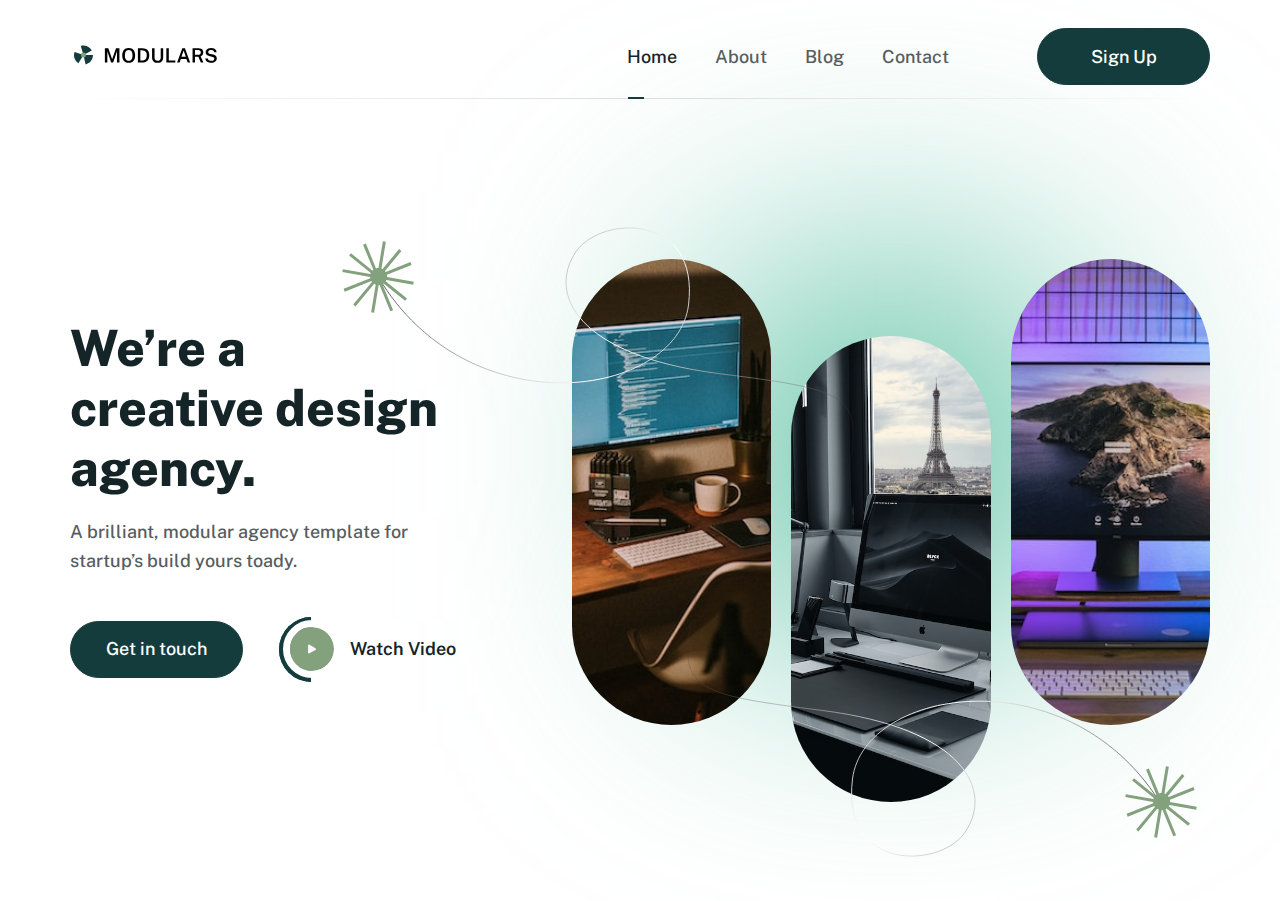
==== index.html @ 34d1be22 "fix header__position" ====
<!DOCTYPE html>
<html lang="en">
    <head>
        <meta charset="UTF-8" />
        <meta http-equiv="X-UA-Compatible" content="IE=edge" />
        <meta name="viewport" content="width=device-width, initial-scale=1.0" />
        <title>MODULARS</title>
        <!-- Favicon -->
        <link rel="apple-touch-icon" sizes="57x57" href="./assets/favicon/apple-icon-57x57.png" />
        <link rel="apple-touch-icon" sizes="60x60" href="./assets/favicon/apple-icon-60x60.png" />
        <link rel="apple-touch-icon" sizes="72x72" href="./assets/favicon/apple-icon-72x72.png" />
        <link rel="apple-touch-icon" sizes="76x76" href="./assets/favicon/apple-icon-76x76.png" />
        <link
            rel="apple-touch-icon"
            sizes="114x114"
            href="./assets/favicon/apple-icon-114x114.png"
        />
        <link
            rel="apple-touch-icon"
            sizes="120x120"
            href="./assets/favicon/apple-icon-120x120.png"
        />
        <link
            rel="apple-touch-icon"
            sizes="144x144"
            href="./assets/favicon/apple-icon-144x144.png"
        />
        <link
            rel="apple-touch-icon"
            sizes="152x152"
            href="./assets/favicon/apple-icon-152x152.png"
        />
        <link
            rel="apple-touch-icon"
            sizes="180x180"
            href="./assets/favicon/apple-icon-180x180.png"
        />
        <link
            rel="icon"
            type="image/png"
            sizes="192x192"
            href="./assets/favicon/android-icon-192x192.png"
        />
        <link rel="icon" type="image/png" sizes="32x32" href="./assets/favicon/favicon-32x32.png" />
        <link rel="icon" type="image/png" sizes="96x96" href="./assets/favicon/favicon-96x96.png" />
        <link rel="icon" type="image/png" sizes="16x16" href="./assets/favicon/favicon-16x16.png" />
        <link rel="manifest" href="./assets/favicon/manifest.json" />
        <meta name="msapplication-TileColor" content="#ffffff" />
        <meta name="msapplication-TileImage" content="./assets/favicon/ms-icon-144x144.png" />
        <meta name="theme-color" content="#ffffff" />
        <!-- Link Reset CSS -->
        <link rel="stylesheet" href="./assets/css/reset.css" />
        <!-- link Font -->
        <link rel="stylesheet" href="/assets/fonts/stylesheet.css" />
        <!-- link Styles -->
        <link rel="stylesheet" href="./assets/css/styles.css" />
    </head>
    <body>
        <!-- ===HEADER -->
        <header class="header">
            <div class="container">
                <div class="header-top">
                    <a href="#!" class="header-logo">
                        <img src="./assets/icon/logo.svg" alt="MODULARS" />
                    </a>
                    <nav class="nav">
                        <ul class="nav__list">
                            <li>
                                <a href="#!" class="nav__item-link nav__item-active">Home</a>
                            </li>
                            <li>
                                <a href="#!" class="nav__item-link">About</a>
                            </li>
                            <li>
                                <a href="#!" class="nav__item-link">Blog</a>
                            </li>
                            <li>
                                <a href="#!" class="nav__item-link">Contact</a>
                            </li>
                        </ul>
                    </nav>
                    <button class="btn">Sign Up</button>
                </div>
                <div class="header__hr"></div>
                <div class="header-bottom">
                    <div class="header__content">
                        <h1 class="header__heading">We’re a creative design agency.</h1>
                        <p class="header__desc">
                            A brilliant, modular agency template for startup’s build yours toady.
                        </p>
                        <div class="header__actions">
                            <a href="#1" class="btn">Get in touch</a>
                            <a href="#!" class="header__btn">
                                <span class="header__circle-box">
                                    <span class="header__circle">
                                        <img
                                            src="./assets/icon/play.svg"
                                            alt=""
                                            class="header__play"
                                        />
                                    </span>
                                </span>
                                Watch Video
                            </a>
                        </div>
                    </div>
                    <div class="header__bg-behind"></div>
                    <div class="header__medias">
                        <img
                            src="./assets/img/hero.jpg"
                            alt="We’re a creative design agency."
                            class="header__media-img"
                        />
                        <img
                            src="./assets/img/hero02.jpg"
                            alt="We’re a creative design agency."
                            class="header__media-img"
                        />
                        <img
                            src="./assets/img/hero03.jpg"
                            alt="We’re a creative design agency."
                            class="header__media-img"
                        />
                        <img src="./assets/icon/stars.svg" alt="" class="header__position" />
                        <img src="./assets/icon/day01.svg" alt="" class="header__position" />
                        <img src="./assets/icon/day01.svg" alt="" class="header__position" />
                        <img src="./assets/icon/stars.svg" alt="" class="header__position" />
                    </div>
                </div>
            </div>
        </header>
        <!-- =====MAIN -->
        <main>
            <!-- ===PARTNER -->
            <section class="partner">
                <div class="container">
                    <div class="partner-content"></div>
                </div>
            </section>
        </main>
    </body>
</html>
---- assets/fonts/stylesheet.css ----
/* Font Public Sans */
@font-face {
    font-family: "Public Sans";
    src: url("./Public_Sans/PublicSans-ExtraLight.woff2") format("woff2"),
        url("./Public_Sans/PublicSans-ExtraLight.woff") format("woff");
    font-weight: 200;
    font-style: normal;
    font-display: swap;
}

@font-face {
    font-family: "Public Sans";
    src: url("./Public_Sans/PublicSans-ExtraBoldItalic.woff2") format("woff2"),
        url("./Public_Sans/PublicSans-ExtraBoldItalic.woff") format("woff");
    font-weight: bold;
    font-style: italic;
    font-display: swap;
}

@font-face {
    font-family: "Public Sans";
    src: url("./Public_Sans/PublicSans-Italic.woff2") format("woff2"),
        url("./Public_Sans/PublicSans-Italic.woff") format("woff");
    font-weight: normal;
    font-style: italic;
    font-display: swap;
}

@font-face {
    font-family: "Public Sans";
    src: url("./Public_Sans/PublicSans-SemiBold.woff2") format("woff2"),
        url("./Public_Sans/PublicSans-SemiBold.woff") format("woff");
    font-weight: 600;
    font-style: normal;
    font-display: swap;
}

@font-face {
    font-family: "Public Sans";
    src: url("./Public_Sans/PublicSans-ExtraLightItalic.woff2") format("woff2"),
        url("./Public_Sans/PublicSans-ExtraLightItalic.woff") format("woff");
    font-weight: 200;
    font-style: italic;
    font-display: swap;
}

@font-face {
    font-family: "Public Sans";
    src: url("./Public_Sans/PublicSans-Bold.woff2") format("woff2"),
        url("./Public_Sans/PublicSans-Bold.woff") format("woff");
    font-weight: bold;
    font-style: normal;
    font-display: swap;
}

@font-face {
    font-family: "Public Sans";
    src: url("./Public_Sans/PublicSans-Regular.woff2") format("woff2"),
        url("./Public_Sans/PublicSans-Regular.woff") format("woff");
    font-weight: normal;
    font-style: normal;
    font-display: swap;
}

@font-face {
    font-family: "Public Sans";
    src: url("./Public_Sans/PublicSans-MediumItalic.woff2") format("woff2"),
        url("./Public_Sans/PublicSans-MediumItalic.woff") format("woff");
    font-weight: 500;
    font-style: italic;
    font-display: swap;
}

@font-face {
    font-family: "Public Sans";
    src: url("./Public_Sans/PublicSans-Light.woff2") format("woff2"),
        url("./Public_Sans/PublicSans-Light.woff") format("woff");
    font-weight: 300;
    font-style: normal;
    font-display: swap;
}

@font-face {
    font-family: "Public Sans";
    src: url("./Public_Sans/PublicSans-LightItalic.woff2") format("woff2"),
        url("./Public_Sans/PublicSans-LightItalic.woff") format("woff");
    font-weight: 300;
    font-style: italic;
    font-display: swap;
}

@font-face {
    font-family: "Public Sans";
    src: url("./Public_Sans/PublicSans-BoldItalic.woff2") format("woff2"),
        url("./Public_Sans/PublicSans-BoldItalic.woff") format("woff");
    font-weight: bold;
    font-style: italic;
    font-display: swap;
}

@font-face {
    font-family: "Public Sans";
    src: url("./Public_Sans/PublicSans-BlackItalic.woff2") format("woff2"),
        url("./Public_Sans/PublicSans-BlackItalic.woff") format("woff");
    font-weight: 900;
    font-style: italic;
    font-display: swap;
}

@font-face {
    font-family: "Public Sans";
    src: url("./Public_Sans/PublicSans-ExtraBold.woff2") format("woff2"),
        url("./Public_Sans/PublicSans-ExtraBold.woff") format("woff");
    font-weight: bold;
    font-style: normal;
    font-display: swap;
}

@font-face {
    font-family: "Public Sans";
    src: url("./Public_Sans/PublicSans-Medium.woff2") format("woff2"),
        url("./Public_Sans/PublicSans-Medium.woff") format("woff");
    font-weight: 500;
    font-style: normal;
    font-display: swap;
}

@font-face {
    font-family: "Public Sans";
    src: url("./Public_Sans/PublicSans-Black.woff2") format("woff2"),
        url("./Public_Sans/PublicSans-Black.woff") format("woff");
    font-weight: 900;
    font-style: normal;
    font-display: swap;
}

@font-face {
    font-family: "Public Sans";
    src: url("./Public_Sans/PublicSans-ThinItalic.woff2") format("woff2"),
        url("./Public_Sans/PublicSans-ThinItalic.woff") format("woff");
    font-weight: 100;
    font-style: italic;
    font-display: swap;
}

@font-face {
    font-family: "Public Sans";
    src: url("./Public_Sans/PublicSans-SemiBoldItalic.woff2") format("woff2"),
        url("./Public_Sans/PublicSans-SemiBoldItalic.woff") format("woff");
    font-weight: 600;
    font-style: italic;
    font-display: swap;
}

@font-face {
    font-family: "Public Sans";
    src: url("./Public_Sans/PublicSans-Thin.woff2") format("woff2"),
        url("./Public_Sans/PublicSans-Thin.woff") format("woff");
    font-weight: 100;
    font-style: normal;
    font-display: swap;
}

/* Font Poppins */
@font-face {
    font-family: "Poppins";
    src: url("./Poppins/Poppins-Bold.woff2") format("woff2"),
        url("./Poppins/Poppins-Bold.woff") format("woff");
    font-weight: bold;
    font-style: normal;
    font-display: swap;
}

@font-face {
    font-family: "Poppins";
    src: url("./Poppins/Poppins-Black.woff2") format("woff2"),
        url("Poppins-Black.woff") format("woff");
    font-weight: 900;
    font-style: normal;
    font-display: swap;
}

@font-face {
    font-family: "Poppins";
    src: url("./Poppins/Poppins-BlackItalic.woff2") format("woff2"),
        url("Poppins-BlackItalic.woff") format("woff");
    font-weight: 900;
    font-style: italic;
    font-display: swap;
}

@font-face {
    font-family: "Poppins";
    src: url("./Poppins/Poppins-BoldItalic.woff2") format("woff2"),
        url("Poppins-BoldItalic.woff") format("woff");
    font-weight: bold;
    font-style: italic;
    font-display: swap;
}

@font-face {
    font-family: "Poppins";
    src: url("./Poppins/Poppins-ExtraBold.woff2") format("woff2"),
        url("Poppins-ExtraBold.woff") format("woff");
    font-weight: bold;
    font-style: normal;
    font-display: swap;
}

@font-face {
    font-family: "Poppins";
    src: url("./Poppins/Poppins-Italic.woff2") format("woff2"),
        url("Poppins-Italic.woff") format("woff");
    font-weight: normal;
    font-style: italic;
    font-display: swap;
}

@font-face {
    font-family: "Poppins";
    src: url("./Poppins/Poppins-Medium.woff2") format("woff2"),
        url("Poppins-Medium.woff") format("woff");
    font-weight: 500;
    font-style: normal;
    font-display: swap;
}

@font-face {
    font-family: "Poppins";
    src: url("./Poppins/Poppins-ExtraLight.woff2") format("woff2"),
        url("Poppins-ExtraLight.woff") format("woff");
    font-weight: 200;
    font-style: normal;
    font-display: swap;
}

@font-face {
    font-family: "Poppins";
    src: url("./Poppins/Poppins-ExtraBoldItalic.woff2") format("woff2"),
        url("Poppins-ExtraBoldItalic.woff") format("woff");
    font-weight: bold;
    font-style: italic;
    font-display: swap;
}

@font-face {
    font-family: "Poppins";
    src: url("./Poppins/Poppins-ExtraLightItalic.woff2") format("woff2"),
        url("Poppins-ExtraLightItalic.woff") format("woff");
    font-weight: 200;
    font-style: italic;
    font-display: swap;
}

@font-face {
    font-family: "Poppins";
    src: url("./Poppins/Poppins-LightItalic.woff2") format("woff2"),
        url("Poppins-LightItalic.woff") format("woff");
    font-weight: 300;
    font-style: italic;
    font-display: swap;
}

@font-face {
    font-family: "Poppins";
    src: url("./Poppins/Poppins-Light.woff2") format("woff2"),
        url("Poppins-Light.woff") format("woff");
    font-weight: 300;
    font-style: normal;
    font-display: swap;
}

@font-face {
    font-family: "Poppins";
    src: url("./Poppins/Poppins-ThinItalic.woff2") format("woff2"),
        url("Poppins-ThinItalic.woff") format("woff");
    font-weight: 100;
    font-style: italic;
    font-display: swap;
}

@font-face {
    font-family: "Poppins";
    src: url("./Poppins/Poppins-MediumItalic.woff2") format("woff2"),
        url("Poppins-MediumItalic.woff") format("woff");
    font-weight: 500;
    font-style: italic;
    font-display: swap;
}

@font-face {
    font-family: "Poppins";
    src: url("./Poppins/Poppins-SemiBoldItalic.woff2") format("woff2"),
        url("Poppins-SemiBoldItalic.woff") format("woff");
    font-weight: 600;
    font-style: italic;
    font-display: swap;
}

@font-face {
    font-family: "Poppins";
    src: url("./Poppins/Poppins-SemiBold.woff2") format("woff2"),
        url("Poppins-SemiBold.woff") format("woff");
    font-weight: 600;
    font-style: normal;
    font-display: swap;
}

@font-face {
    font-family: "Poppins";
    src: url("./Poppins/Poppins-Thin.woff2") format("woff2"),
        url("Poppins-Thin.woff") format("woff");
    font-weight: 100;
    font-style: normal;
    font-display: swap;
}

@font-face {
    font-family: "Poppins";
    src: url("./Poppins/Poppins-Regular.woff2") format("woff2"),
        url("Poppins-Regular.woff") format("woff");
    font-weight: normal;
    font-style: normal;
    font-display: swap;
}
---- assets/css/styles.css ----
* {
    box-sizing: border-box;
}

html {
    font-size: 62.5%;
}

:root {
    --family-public-sans: "Public Sans", sans-serif;
    --family-poppins: "Poppins", sans-serif;
    --primary-color: #152427;
    --color-143C3C: #143c3c;
    --color-stars: #83a17d;
}

body {
    font-size: 1.6rem;
    font-weight: 400;
    font-family: var(--family-poppins);
}

a {
    text-decoration: none;
}

button {
    font-family: var(--family-public-sans);
}

.header {
    font-family: var(--family-public-sans);
}

main {
    font-family: var(--family-poppins);
}
/* common */
.container {
    width: 1140px;
    max-width: calc(100% - 48px);
    margin: 0 auto;
}

.flex-center {
    display: flex;
    align-items: center;
    justify-content: center;
}

.btn {
    cursor: pointer;
    width: 173px;
    height: 57px;
    background: var(--color-143C3C);
    outline: none;
    border: none;
    border: 1.5px solid var(--color-143C3C);
    border-radius: 40px;
    font-weight: 500;
    font-size: 1.8rem;
    /* line-height: 1.56; */
    text-align: center;
    color: #ffffff;
    transition: 0.3s;
}

a.btn {
    display: inline-flex;
    align-items: center;
    justify-content: center;
    transition: 0.3s;
}

.btn:hover {
    opacity: 0.7;
}
/* ===HEADER */
.header {
    height: 100vh;
    min-height: 100vh;
}

.header-top {
    display: flex;
    align-items: center;
    justify-content: space-between;
    padding: 28px 0 13px 0;
}

.nav {
    margin-left: auto;
    margin-right: 69px;
}

.nav__list {
    display: flex;
}

.nav__item-link {
    position: relative;
    padding: 18px 15px;
    margin: 0 4px;
    font-weight: 500;
    font-size: 1.8rem;
    color: #575d5e;
    transition: 0.3s;
}

.nav__item-link:hover {
    color: var(--primary-color);
}

.nav__item-active::after {
    content: " ";
    position: absolute;
    left: 16px;
    bottom: -14px;
    display: inline-block;
    background: var(--color-143C3C);
    width: 16px;
    height: 2px;
}

.nav__item-active {
    color: var(--primary-color);
}

.header__hr {
    height: 1px;
    background: linear-gradient(90deg, #ffffff 0%, #dddcdc 51.09%, rgba(213, 213, 213, 0) 99.68%);
}

.header-bottom {
    height: calc(100vh - 98px);
    position: relative;
    display: flex;
    align-items: center;
    justify-content: space-between;
}

.header__heading {
    width: 380px;
    font-weight: 700;
    font-size: 5rem;
    line-height: 1.2;
    color: var(--primary-color);
}

.header__desc {
    width: 340px;
    margin-top: 20px;
    font-weight: 500;
    font-size: 1.8rem;
    line-height: 1.56;
    color: #575d5e;
}

.header__actions {
    display: flex;
    align-items: center;
    margin-top: 42px;
}

.header__btn {
    display: flex;
    align-items: center;
    margin-left: 36px;
    font-weight: 600;
    font-size: 1.8rem;
    text-align: center;
    color: var(--primary-color);
}

.header__circle-box {
    position: relative;
    z-index: 2;
    margin-right: 6px;
    width: 65px;
    height: 65px;
    display: flex;
    align-items: center;
    justify-content: center;
    border-radius: 50%;
    background-image: linear-gradient(to right, var(--color-143C3C) 50%, #fff 50%);
}
.header__circle-box::after {
    position: absolute;
    z-index: -1;
    top: 0;
    left: 0;
    content: "";
    width: 65px;
    height: 65px;
    border-radius: 50%;
    background-image: linear-gradient(to right, var(--color-143C3C) 50%, transparent 50%);
    transition: 0.5s;
}

.header__btn:hover .header__circle-box::after {
    transform: rotate(-180deg);
}

.header__play {
    transition: 0.5s;
}

.header__btn:hover .header__play {
    transform: scale(2);
}
.header__circle {
    display: inline-flex;
    align-items: center;
    justify-content: center;
    width: 44px;
    height: 44px;
    border-radius: 50%;
    background: #83a17d;
    outline: 7px solid #fff;
}

.header__bg-behind {
    position: absolute;
    z-index: -1;
    top: 182px;
    right: 150px;
    width: 340px;
    height: 340px;
    background: #4dbb9a;
    filter: blur(137px);
}

.header__medias {
    position: relative;
    display: grid;
    grid-template-columns: repeat(3, 1fr);
    column-gap: 20px;
    padding-top: 60px;
    width: 56%;
}

.header__media-img {
    width: 100%;
    height: 466px;
    object-fit: cover;
    display: block;
    border-radius: 110px;
    background: #ccc;
}

.header__media-img:nth-child(2) {
    margin-top: 77px;
}

.header__position {
    position: absolute;
    z-index: 2;
}

.header__position:nth-of-type(4) {
    top: 42px;
    left: -230px;
}
.header__position:nth-of-type(5) {
    top: 28px;
    left: -195px;
    z-index: 1;
}
.header__position:nth-of-type(6) {
    transform: rotate(180deg);
    bottom: -55px;
    right: 46px;
}
.header__position:nth-of-type(7) {
    right: 13px;
    bottom: 0;
    transform: translateY(50%);
}
/* ===PARTNER */
.partner {
}
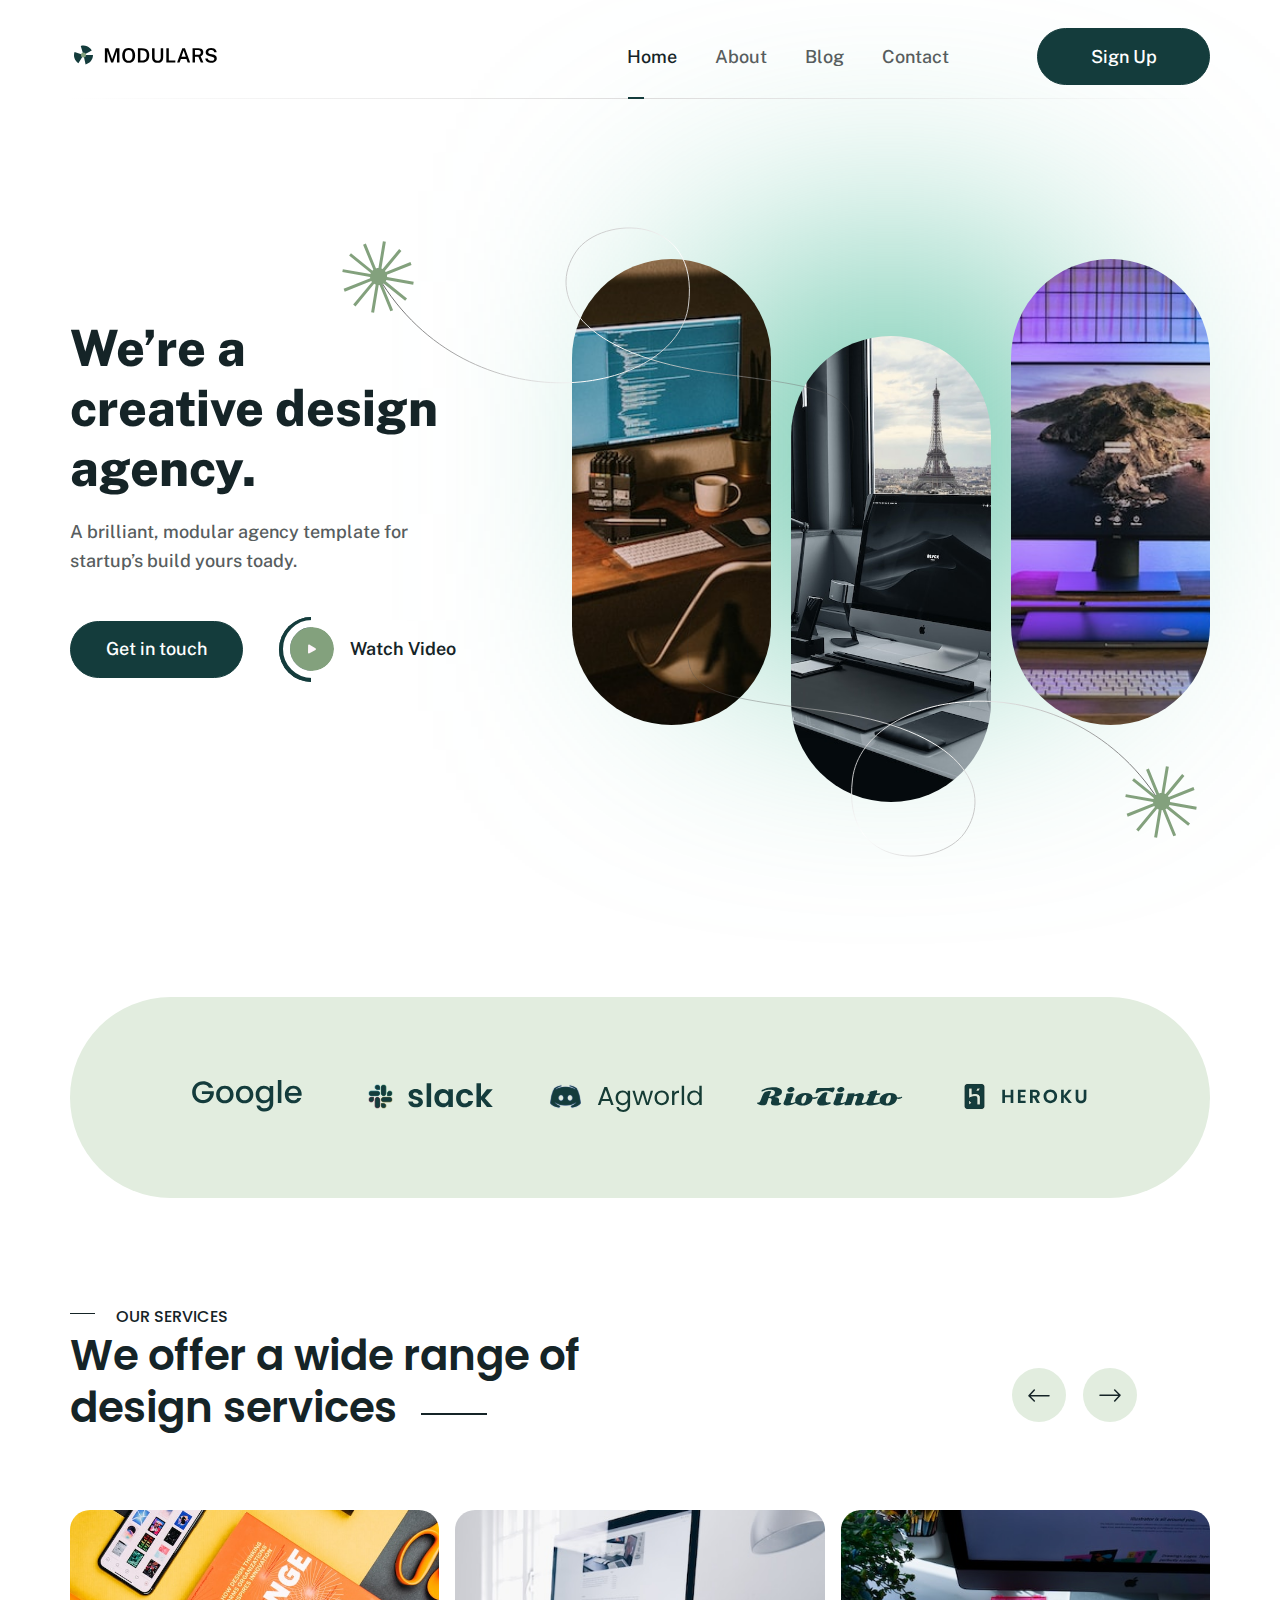
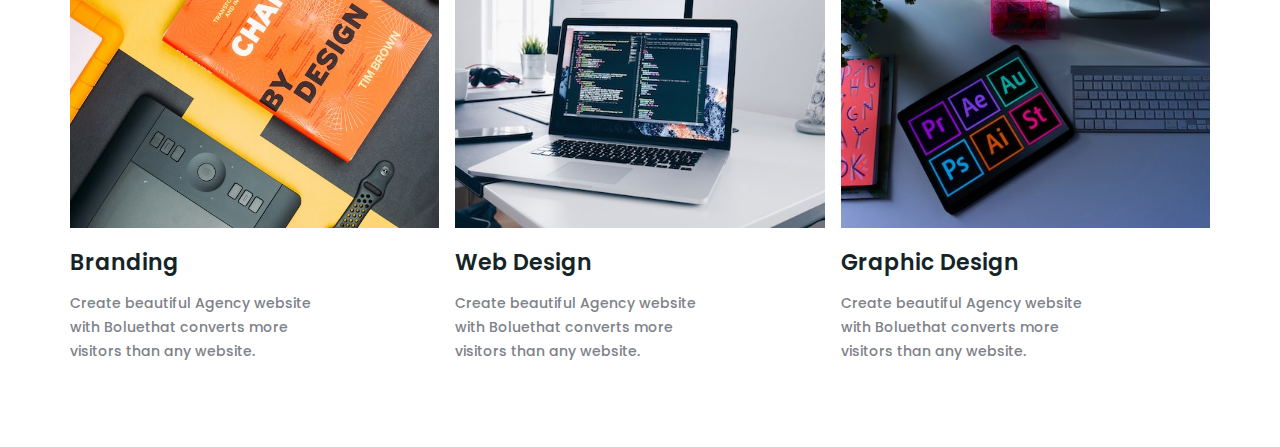
==== commit 7d81ad7a: "services" ====
--- a/index.html
+++ b/index.html
@@ -55,6 +55,7 @@
         <!-- link Styles -->
         <link rel="stylesheet" href="./assets/css/styles.css" />
     </head>
+
     <body>
         <!-- ===HEADER -->
         <header class="header">
@@ -134,7 +135,157 @@
             <!-- ===PARTNER -->
             <section class="partner">
                 <div class="container">
-                    <div class="partner-content"></div>
+                    <div class="partner-content">
+                        <ul class="partner__list">
+                            <li>
+                                <img
+                                    src="./assets/icon/Google.svg"
+                                    alt="Google"
+                                    class="partner__img"
+                                />
+                            </li>
+                            <li>
+                                <img
+                                    src="./assets/icon/slack.svg"
+                                    alt="Slack"
+                                    class="partner__img"
+                                />
+                            </li>
+                            <li class="partner__img-box">
+                                <img
+                                    src="./assets/icon/agworld.svg"
+                                    alt="Agworld"
+                                    class="partner__img"
+                                />
+                                <img
+                                    src="./assets/icon/Agworld-text.svg"
+                                    alt="Agworld"
+                                    class="partner__img"
+                                />
+                            </li>
+                            <li>
+                                <img
+                                    src="./assets/icon/RioTinto.svg"
+                                    alt="Riotinto"
+                                    class="partner__img"
+                                />
+                            </li>
+                            <li>
+                                <img
+                                    src="./assets/icon/heroku.svg"
+                                    alt="Hekuro"
+                                    class="partner__img"
+                                />
+                            </li>
+                        </ul>
+                    </div>
+                </div>
+            </section>
+
+            <!-- ===SERVICES -->
+            <section class="services">
+                <div class="container">
+                    <div class="services-head">
+                        <div class="services-content">
+                            <p class="services__topic">OUR SERVICES</p>
+                            <h2 class="services__heading">
+                                We offer a wide range of design services
+                            </h2>
+                        </div>
+                        <div class="services-actions">
+                            <button class="services-action__btn">
+                                <svg
+                                    width="22"
+                                    height="13"
+                                    viewBox="0 0 22 13"
+                                    fill="none"
+                                    xmlns="http://www.w3.org/2000/svg"
+                                >
+                                    <path
+                                        d="M21 6.82353H0.999999M0.999999 6.82353L6.29412 1M0.999999 6.82353L6.29412 12"
+                                        stroke="currentColor"
+                                        stroke-width="1.5"
+                                        stroke-linecap="round"
+                                        stroke-linejoin="round"
+                                    />
+                                </svg>
+                            </button>
+                            <button class="services-action__btn">
+                                <svg
+                                    class="service-action__btn-deg"
+                                    width="22"
+                                    height="13"
+                                    viewBox="0 0 22 13"
+                                    fill="none"
+                                    xmlns="http://www.w3.org/2000/svg"
+                                >
+                                    <path
+                                        d="M21 6.82353H0.999999M0.999999 6.82353L6.29412 1M0.999999 6.82353L6.29412 12"
+                                        stroke="currentColor"
+                                        stroke-width="1.5"
+                                        stroke-linecap="round"
+                                        stroke-linejoin="round"
+                                    />
+                                </svg>
+                            </button>
+                        </div>
+                    </div>
+                    <div class="services__list">
+                        <article class="services__item">
+                            <a href="#!">
+                                <img
+                                    src="./assets/img/service01.jpg"
+                                    alt="Branding"
+                                    class="services__thumb"
+                                />
+                            </a>
+                            <div class="services-infor">
+                                <h3 class="services__title">
+                                    <a href="#!" class="services__title-link">Branding</a>
+                                </h3>
+                                <p class="services__desc">
+                                    Create beautiful Agency website with Boluethat converts more
+                                    visitors than any website.
+                                </p>
+                            </div>
+                        </article>
+                        <article class="services__item">
+                            <a href="#!">
+                                <img
+                                    src="./assets/img/service02.jpg"
+                                    alt="Web Design"
+                                    class="services__thumb"
+                                />
+                            </a>
+                            <div class="services-infor">
+                                <h3 class="services__title">
+                                    <a href="#!" class="services__title-link">Web Design</a>
+                                </h3>
+                                <p class="services__desc">
+                                    Create beautiful Agency website with Boluethat converts more
+                                    visitors than any website.
+                                </p>
+                            </div>
+                        </article>
+                        <article class="services__item">
+                            <a href="#!">
+                                <img
+                                    src="./assets/img/service03.jpg"
+                                    alt="Graphic Design"
+                                    class="services__thumb"
+                                />
+                            </a>
+                            <div class="services-infor">
+                                <h3 class="services__title">
+                                    <a href="#!" class="services__title-link">Graphic Design</a>
+                                </h3>
+                                <p class="services__desc">
+                                    Create beautiful Agency website with Boluethat converts more
+                                    visitors than any website.
+                                </p>
+                            </div>
+                        </article>
+                    </div>
                 </div>
             </section>
         </main>
--- a/assets/css/styles.css
+++ b/assets/css/styles.css
@@ -25,6 +25,8 @@
 }
 
 button {
+    cursor: pointer;
+    border: none;
     font-family: var(--family-public-sans);
 }
 
@@ -79,6 +81,7 @@
 .header {
     height: 100vh;
     min-height: 100vh;
+    margin-bottom: 55px;
 }
 
 .header-top {
@@ -278,4 +281,153 @@
 }
 /* ===PARTNER */
 .partner {
-}
+    padding-top: 42px;
+}
+
+.partner-content {
+    background: #e2eddf;
+    border-radius: 100.5px;
+    padding: 0 122px;
+}
+
+.partner__list {
+    display: flex;
+    align-items: center;
+    justify-content: space-between;
+    height: 201px;
+}
+
+.partner__img-box > .partner__img:first-child {
+    margin-right: 11px;
+}
+
+/* ===SERVICES */
+.services {
+    margin-top: 46px;
+    padding: 60px 0;
+}
+
+.services-head {
+    display: flex;
+    justify-content: space-between;
+}
+
+/* =============common */
+.services__topic {
+    position: relative;
+    margin-left: 46px;
+    font-weight: 500;
+    font-size: 1.6rem;
+    line-height: 1.62;
+    color: var(--primary-color);
+}
+
+.services__topic::before {
+    content: " ";
+    display: inline-block;
+    position: absolute;
+    top: 9px;
+    left: -46px;
+    width: 25px;
+    height: 1px;
+    background: var(--primary-color);
+}
+
+.services__heading {
+    position: relative;
+    width: 520px;
+    font-weight: 600;
+    font-size: 4.2rem;
+    line-height: 1.24;
+    color: var(--primary-color);
+}
+
+.services__heading::after {
+    content: "";
+    position: absolute;
+    right: 103px;
+    bottom: 19px;
+    width: 66px;
+    height: 2px;
+    background: var(--primary-color);
+}
+/* =============common */
+
+.services-actions {
+    margin-right: 73px;
+    display: flex;
+    column-gap: 17px;
+    align-items: flex-end;
+    padding-bottom: 12px;
+}
+
+.services-action__btn {
+    display: flex;
+    align-items: center;
+    justify-content: center;
+    width: 54px;
+    height: 54px;
+    border-radius: 50%;
+    background: #e2eddf;
+    color: var(--primary-color);
+    transition: 0.5s;
+}
+
+.service-action__btn-deg {
+    transform: rotate(-180deg);
+}
+
+.services-action__btn:hover {
+    color: #fff;
+    background: var(--color-143C3C);
+}
+
+.services__list {
+    display: grid;
+    grid-template-columns: repeat(3, 1fr);
+    column-gap: 16px;
+    margin-top: 76px;
+}
+
+.services__item {
+    border-radius: 20px;
+    transition: 0.5s;
+    overflow: hidden;
+}
+
+.services__thumb {
+    height: 318px;
+    width: 100%;
+    display: block;
+    object-fit: cover;
+}
+
+.services-infor {
+    padding: 24px 100px 23px 0;
+    transition: 0.5s;
+}
+
+.services__title {
+    font-weight: 600;
+    font-size: 2.2rem;
+}
+
+.services__title-link {
+    color: var(--primary-color);
+}
+.services__desc {
+    margin-top: 18px;
+    font-weight: 500;
+    font-size: 1.4rem;
+    line-height: 1.71;
+    color: #7d8188;
+}
+
+.services__item:hover {
+    box-shadow: -6px 9px 64px -4px rgba(118, 118, 118, 0.25);
+}
+
+.services__item:hover .services-infor {
+    padding-left: 18px;
+    padding-right: 60px;
+}
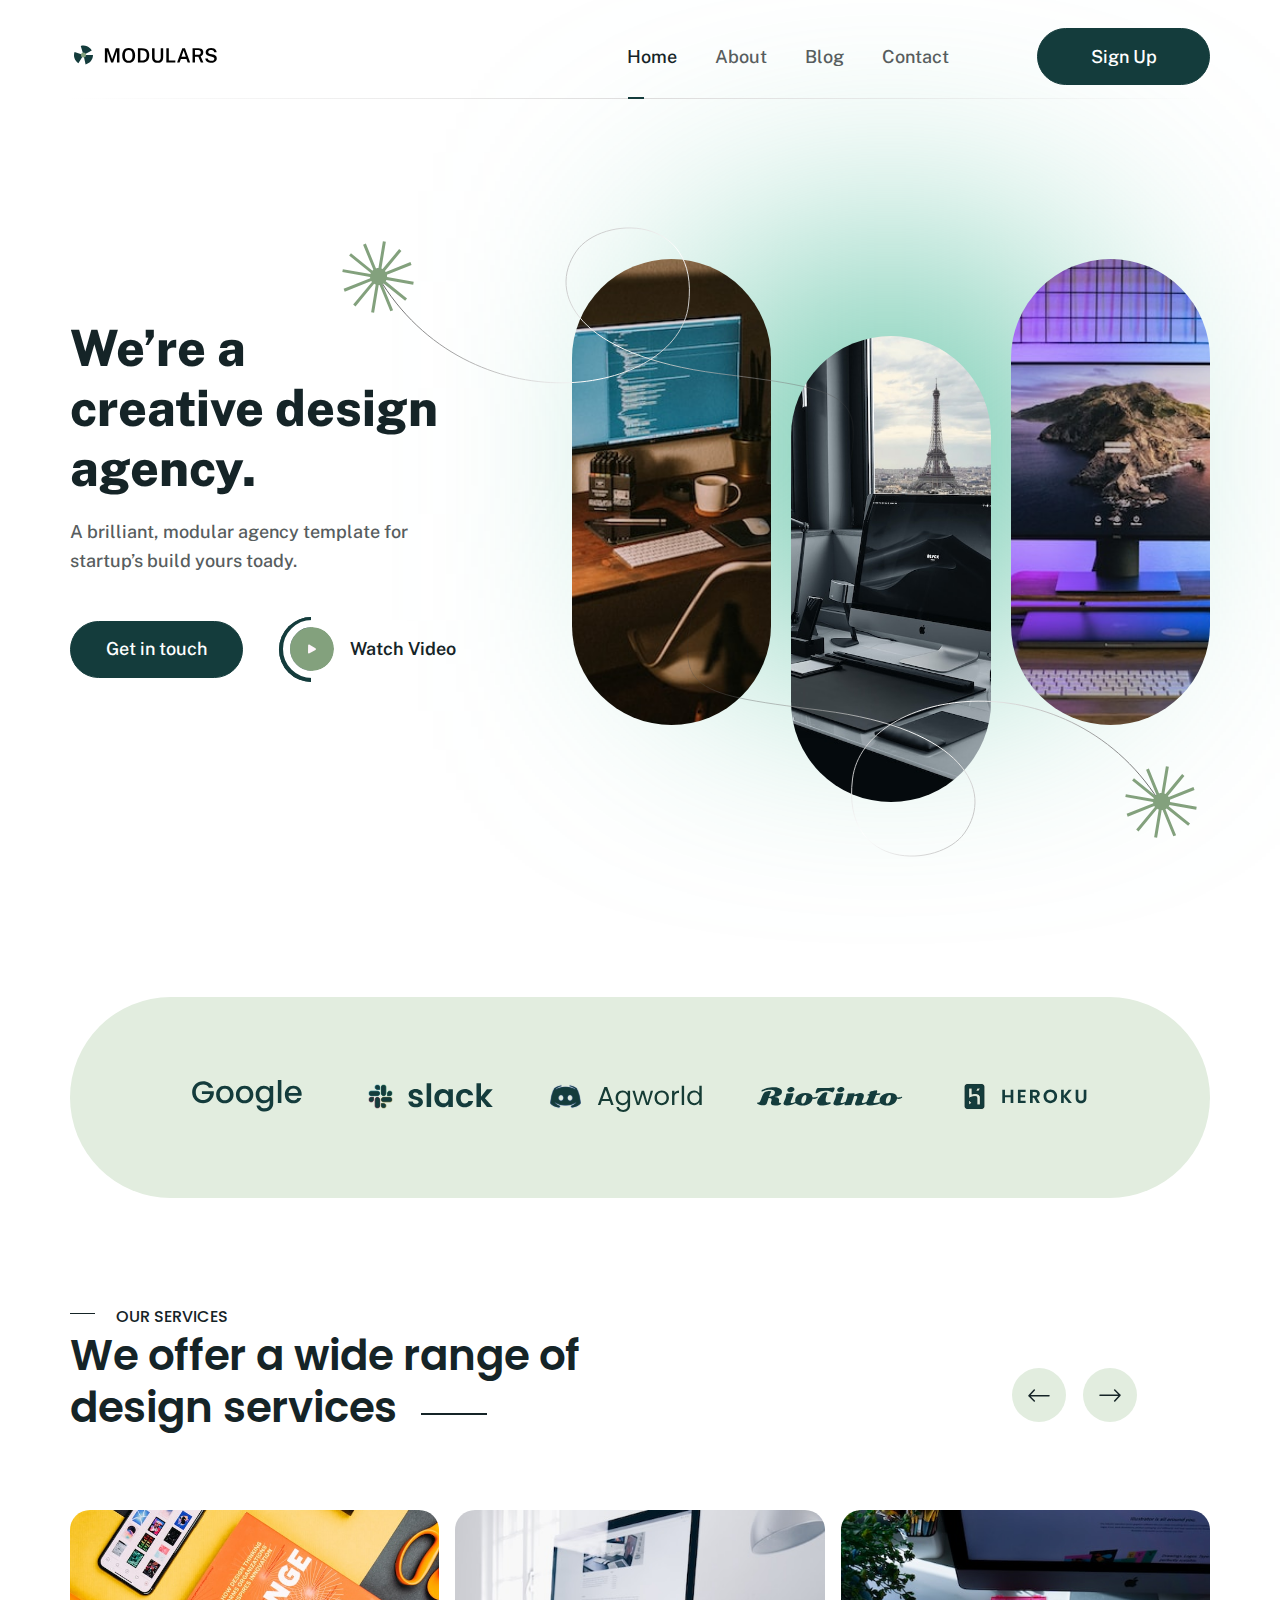
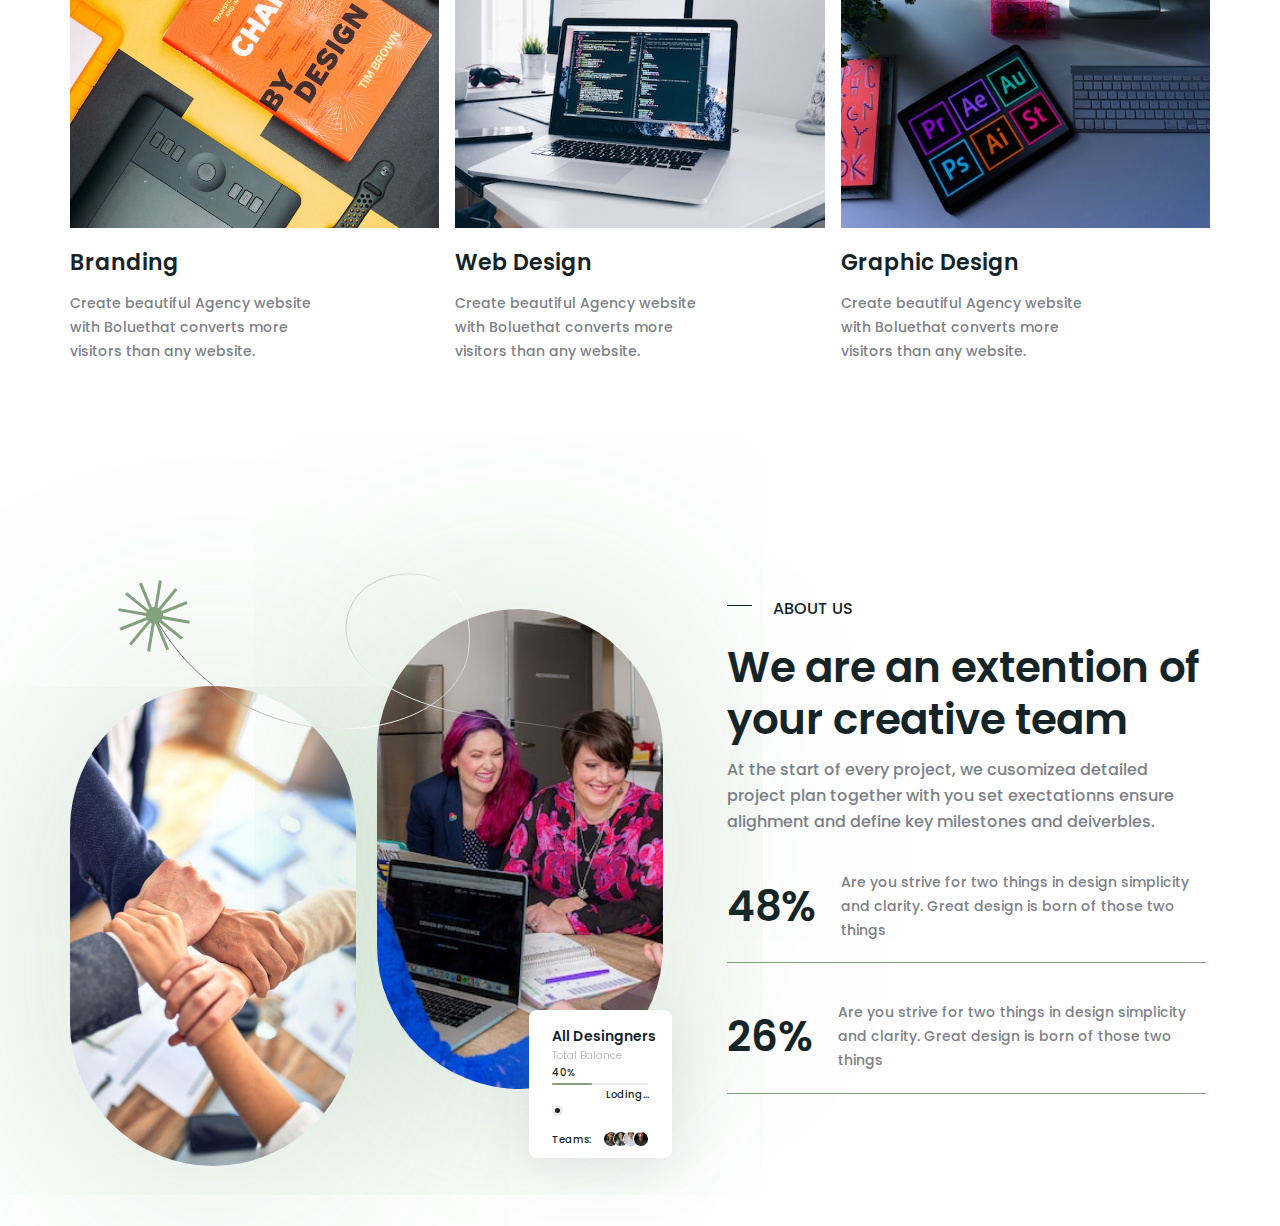
==== commit dba74b11: "about us" ====
--- a/index.html
+++ b/index.html
@@ -187,8 +187,8 @@
                 <div class="container">
                     <div class="services-head">
                         <div class="services-content">
-                            <p class="services__topic">OUR SERVICES</p>
-                            <h2 class="services__heading">
+                            <p class="section__topic">OUR SERVICES</p>
+                            <h2 class="section__heading">
                                 We offer a wide range of design services
                             </h2>
                         </div>
@@ -288,6 +288,87 @@
                     </div>
                 </div>
             </section>
+            <!-- ===ABOUT -->
+            <section class="about">
+                <div class="container">
+                    <div class="about-body">
+                        <figure class="about-images">
+                            <img
+                                class="about-imgaes__img"
+                                src="./assets/img/about01.jpg"
+                                alt="We are an extention of your creative team"
+                            />
+                            <img
+                                class="about-imgaes__img"
+                                src="./assets/img/about02.jpg"
+                                alt="We are an extention of your creative team"
+                            />
+                            <img src="./assets/icon/stars.svg" alt="" class="about-position" />
+                            <img src="./assets/icon/day01.svg" alt="" class="about-position" />
+                            <div class="about-card">
+                                <h4 class="about-card__title">All Desingners</h4>
+                                <p class="about-card__desc">Total Balance</p>
+                                <span class="about-card__loading">40%</span>
+                                <div class="about-card__loading-deplay"></div>
+                                <p class="about-card__status">Loding...</p>
+                                <span class="about-card__active"></span>
+                                <div class="about-card__teams">
+                                    <p class="about-card__teams-name">Teams:</p>
+                                    <div class="about-card__avatars">
+                                        <img
+                                            src="./assets/img/avatar01.jpg"
+                                            alt=""
+                                            class="about-card__avatar"
+                                        />
+                                        <img
+                                            src="./assets/img/avatar02.jpg"
+                                            alt=""
+                                            class="about-card__avatar"
+                                        />
+                                        <img
+                                            src="./assets/img/avatar03.jpg"
+                                            alt=""
+                                            class="about-card__avatar"
+                                        />
+                                        <img
+                                            src="./assets/img/avatar04.jpg"
+                                            alt=""
+                                            class="about-card__avatar"
+                                        />
+                                    </div>
+                                </div>
+                            </div>
+                        </figure>
+                        <div class="about-content">
+                            <p class="section__topic">ABOUT US</p>
+                            <h2 class="section__heading about-content__heading">
+                                We are an extention of your creative team
+                            </h2>
+                            <p class="about__desc">
+                                At the start of every project, we cusomizea detailed project plan
+                                together with you set exectationns ensure alighment and define key
+                                milestones and deiverbles.
+                            </p>
+                            <ul class="about__list">
+                                <li class="about__item">
+                                    <strong class="about__item-strong">48%</strong>
+                                    <p class="about__item-desc">
+                                        Are you strive for two things in design simplicity and
+                                        clarity. Great design is born of those two things
+                                    </p>
+                                </li>
+                                <li class="about__item">
+                                    <strong class="about__item-strong">26%</strong>
+                                    <p class="about__item-desc">
+                                        Are you strive for two things in design simplicity and
+                                        clarity. Great design is born of those two things
+                                    </p>
+                                </li>
+                            </ul>
+                        </div>
+                    </div>
+                </div>
+            </section>
         </main>
     </body>
 </html>
--- a/assets/css/styles.css
+++ b/assets/css/styles.css
@@ -77,6 +77,45 @@
 .btn:hover {
     opacity: 0.7;
 }
+
+.section__topic {
+    position: relative;
+    margin-left: 46px;
+    font-weight: 500;
+    font-size: 1.6rem;
+    line-height: 1.62;
+    color: var(--primary-color);
+}
+
+.section__topic::before {
+    content: " ";
+    display: inline-block;
+    position: absolute;
+    top: 9px;
+    left: -46px;
+    width: 25px;
+    height: 1px;
+    background: var(--primary-color);
+}
+
+.section__heading {
+    position: relative;
+    width: 520px;
+    font-weight: 600;
+    font-size: 4.2rem;
+    line-height: 1.24;
+    color: var(--primary-color);
+}
+
+.section__heading::after {
+    content: "";
+    position: absolute;
+    right: 103px;
+    bottom: 19px;
+    width: 66px;
+    height: 2px;
+    background: var(--primary-color);
+}
 /* ===HEADER */
 .header {
     height: 100vh;
@@ -312,47 +351,6 @@
     justify-content: space-between;
 }
 
-/* =============common */
-.services__topic {
-    position: relative;
-    margin-left: 46px;
-    font-weight: 500;
-    font-size: 1.6rem;
-    line-height: 1.62;
-    color: var(--primary-color);
-}
-
-.services__topic::before {
-    content: " ";
-    display: inline-block;
-    position: absolute;
-    top: 9px;
-    left: -46px;
-    width: 25px;
-    height: 1px;
-    background: var(--primary-color);
-}
-
-.services__heading {
-    position: relative;
-    width: 520px;
-    font-weight: 600;
-    font-size: 4.2rem;
-    line-height: 1.24;
-    color: var(--primary-color);
-}
-
-.services__heading::after {
-    content: "";
-    position: absolute;
-    right: 103px;
-    bottom: 19px;
-    width: 66px;
-    height: 2px;
-    background: var(--primary-color);
-}
-/* =============common */
-
 .services-actions {
     margin-right: 73px;
     display: flex;
@@ -431,3 +429,183 @@
     padding-left: 18px;
     padding-right: 60px;
 }
+
+/* ===ABOUT */
+.about {
+    margin-top: 89px;
+    padding: 60px 0;
+}
+
+.about-body {
+    display: flex;
+}
+
+.about-images {
+    position: relative;
+    display: grid;
+    grid-template-columns: repeat(2, 1fr);
+    column-gap: 21px;
+}
+
+.about-imgaes__img {
+    display: block;
+    margin-top: 90px;
+    width: 286px;
+    height: 480px;
+    object-fit: cover;
+    border-radius: 210px;
+    box-shadow: 0px 4px 234px 11px rgba(59, 137, 71, 0.25);
+}
+
+.about-imgaes__img:nth-of-type(2) {
+    margin-top: 13px;
+}
+
+.about-position {
+    position: absolute;
+}
+
+.about-position:nth-of-type(3) {
+    left: 48px;
+    top: -16px;
+}
+
+.about-position:nth-of-type(4) {
+    left: 87px;
+    top: -23px;
+}
+
+.about-card {
+    position: absolute;
+    bottom: 8px;
+    right: -9px;
+    width: 143px;
+    background: #fff;
+    box-shadow: 0px 7px 54px rgba(154, 154, 154, 0.25);
+    border-radius: 8px;
+    padding: 19px 23px 11px;
+}
+.about-card__title {
+    font-weight: 600;
+    font-size: 1.4rem;
+    color: var(--primary-color);
+    white-space: nowrap;
+}
+.about-card__desc {
+    margin-top: 6px;
+    font-size: 1rem;
+    line-height: 1.4;
+    color: #575d5e;
+    opacity: 0.4;
+}
+.about-card__loading,
+.about-card__teams-name,
+.about-card__status {
+    margin-top: 10px;
+    font-weight: 500;
+    font-size: 1rem;
+    line-height: 1.4;
+    color: var(--primary-color);
+}
+.about-card__loading-deplay {
+    position: relative;
+    margin-top: 3px;
+    width: 96px;
+    height: 2px;
+    background: #eaeaea;
+    border-radius: 10px;
+}
+.about-card__loading-deplay::before {
+    content: "";
+    position: absolute;
+    display: inline-block;
+    width: 40px;
+    height: 2px;
+    background: #83a17d;
+    border-radius: 10px;
+}
+.about-card__status {
+    text-align: end;
+    margin-top: 3px;
+}
+.about-card__active {
+    display: inline-block;
+    margin-top: 3px;
+    width: 11px;
+    height: 11px;
+    background: var(--primary-color);
+    border-radius: 50%;
+    border: 3px solid #eaeaea;
+}
+.about-card__teams {
+    margin-top: 4px;
+    display: flex;
+    align-items: flex-end;
+    justify-content: space-between;
+}
+ {
+}
+.about-card__avatars {
+    display: flex;
+}
+.about-card__avatar {
+    width: 16px;
+    height: 16px;
+    display: inline-block;
+    border-radius: 50%;
+    object-fit: cover;
+    border: 1px solid #fff;
+}
+
+.about-card__avatar:not(:first-child) {
+    margin-left: -6px;
+}
+
+.about-content {
+    margin-left: 64px;
+    width: 42%;
+}
+
+.about-content__heading {
+    margin-top: 20px;
+}
+
+.about-content__heading::after {
+    display: none;
+}
+
+.about__desc {
+    margin-top: 11px;
+    font-weight: 500;
+    font-size: 1.6rem;
+    line-height: 1.62;
+    color: #7d8188;
+    white-space: break-space;
+}
+
+.about__list {
+    margin-top: 36px;
+}
+
+.about__item {
+    display: flex;
+    align-items: center;
+    padding-bottom: 20px;
+    border-bottom: 1px solid #83a17d;
+    margin-bottom: 38px;
+}
+
+.about__item-strong {
+    font-weight: 600;
+    font-size: 4.2rem;
+    line-height: 1.24;
+    color: var(--primary-color);
+}
+
+.about__item-desc {
+    margin-left: 24px;
+    font-weight: 500;
+    font-size: 1.4rem;
+    line-height: 1.71;
+    color: #7d8188;
+}
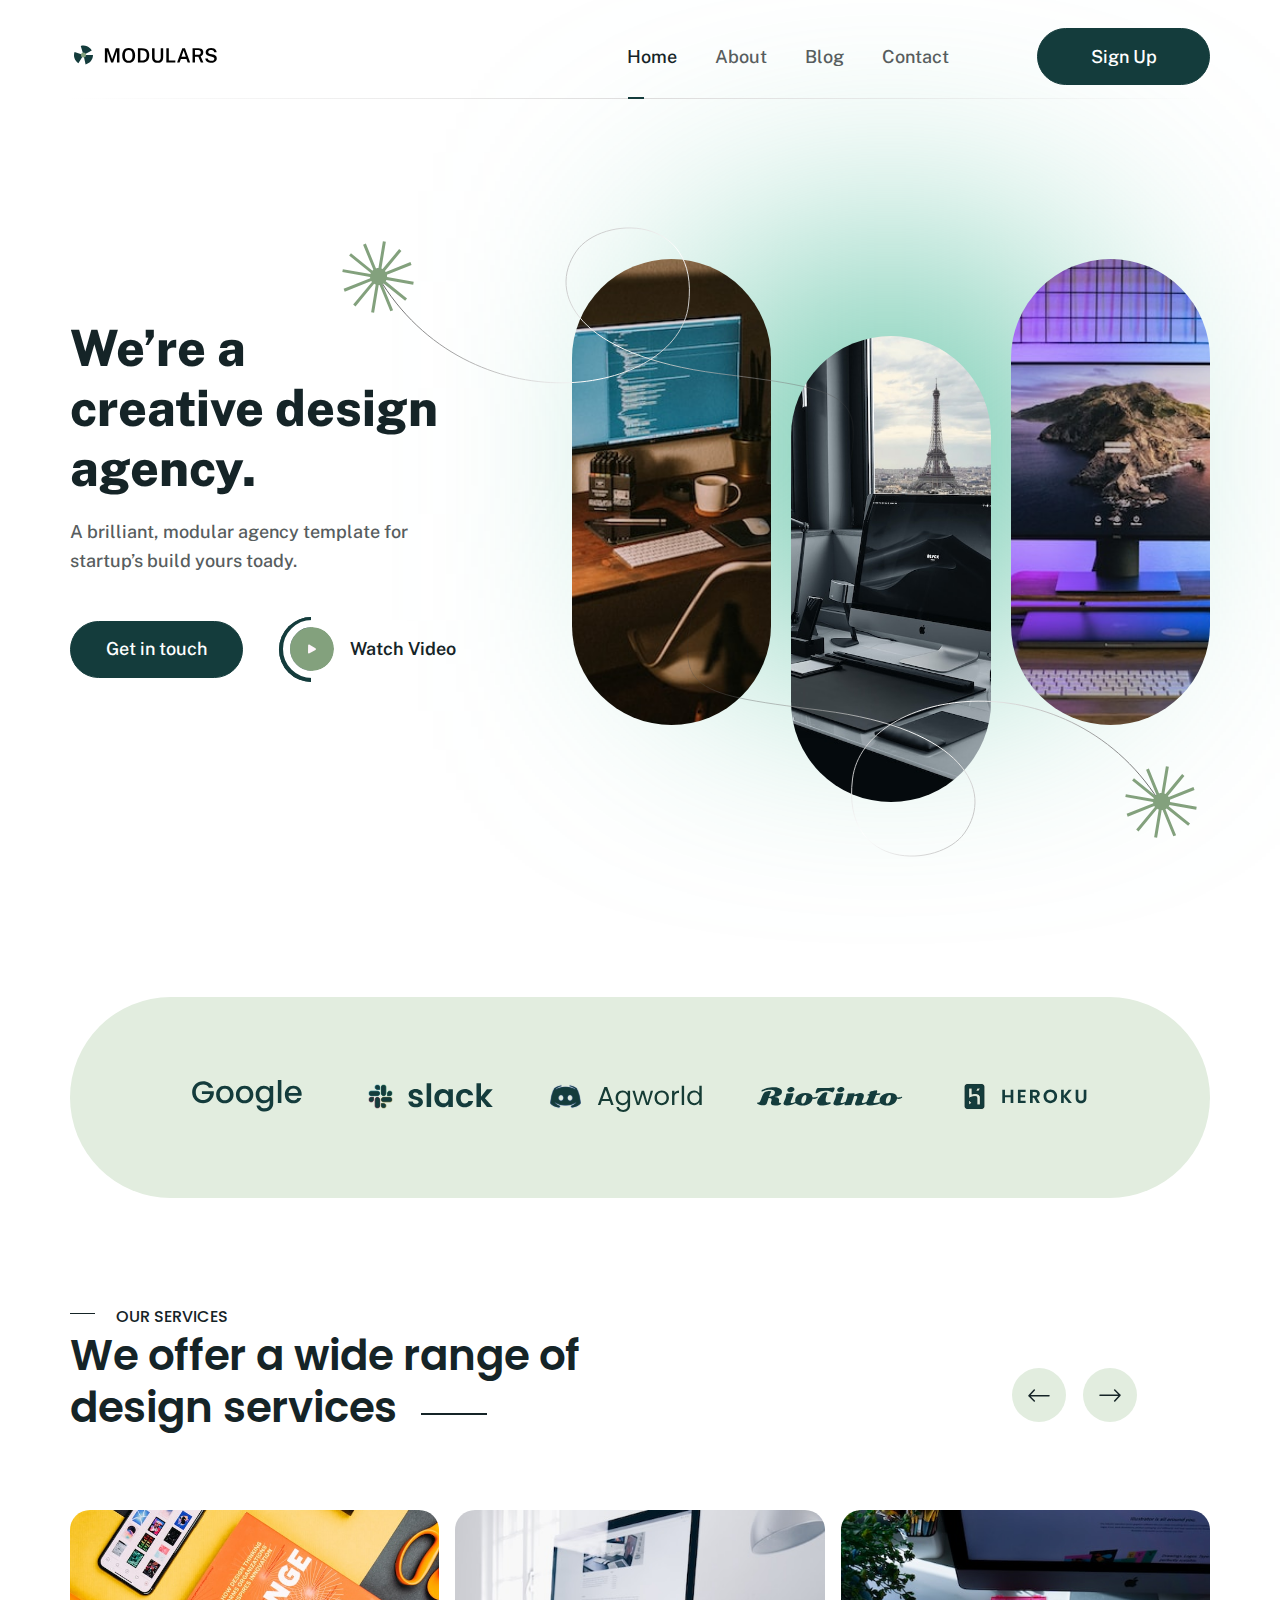
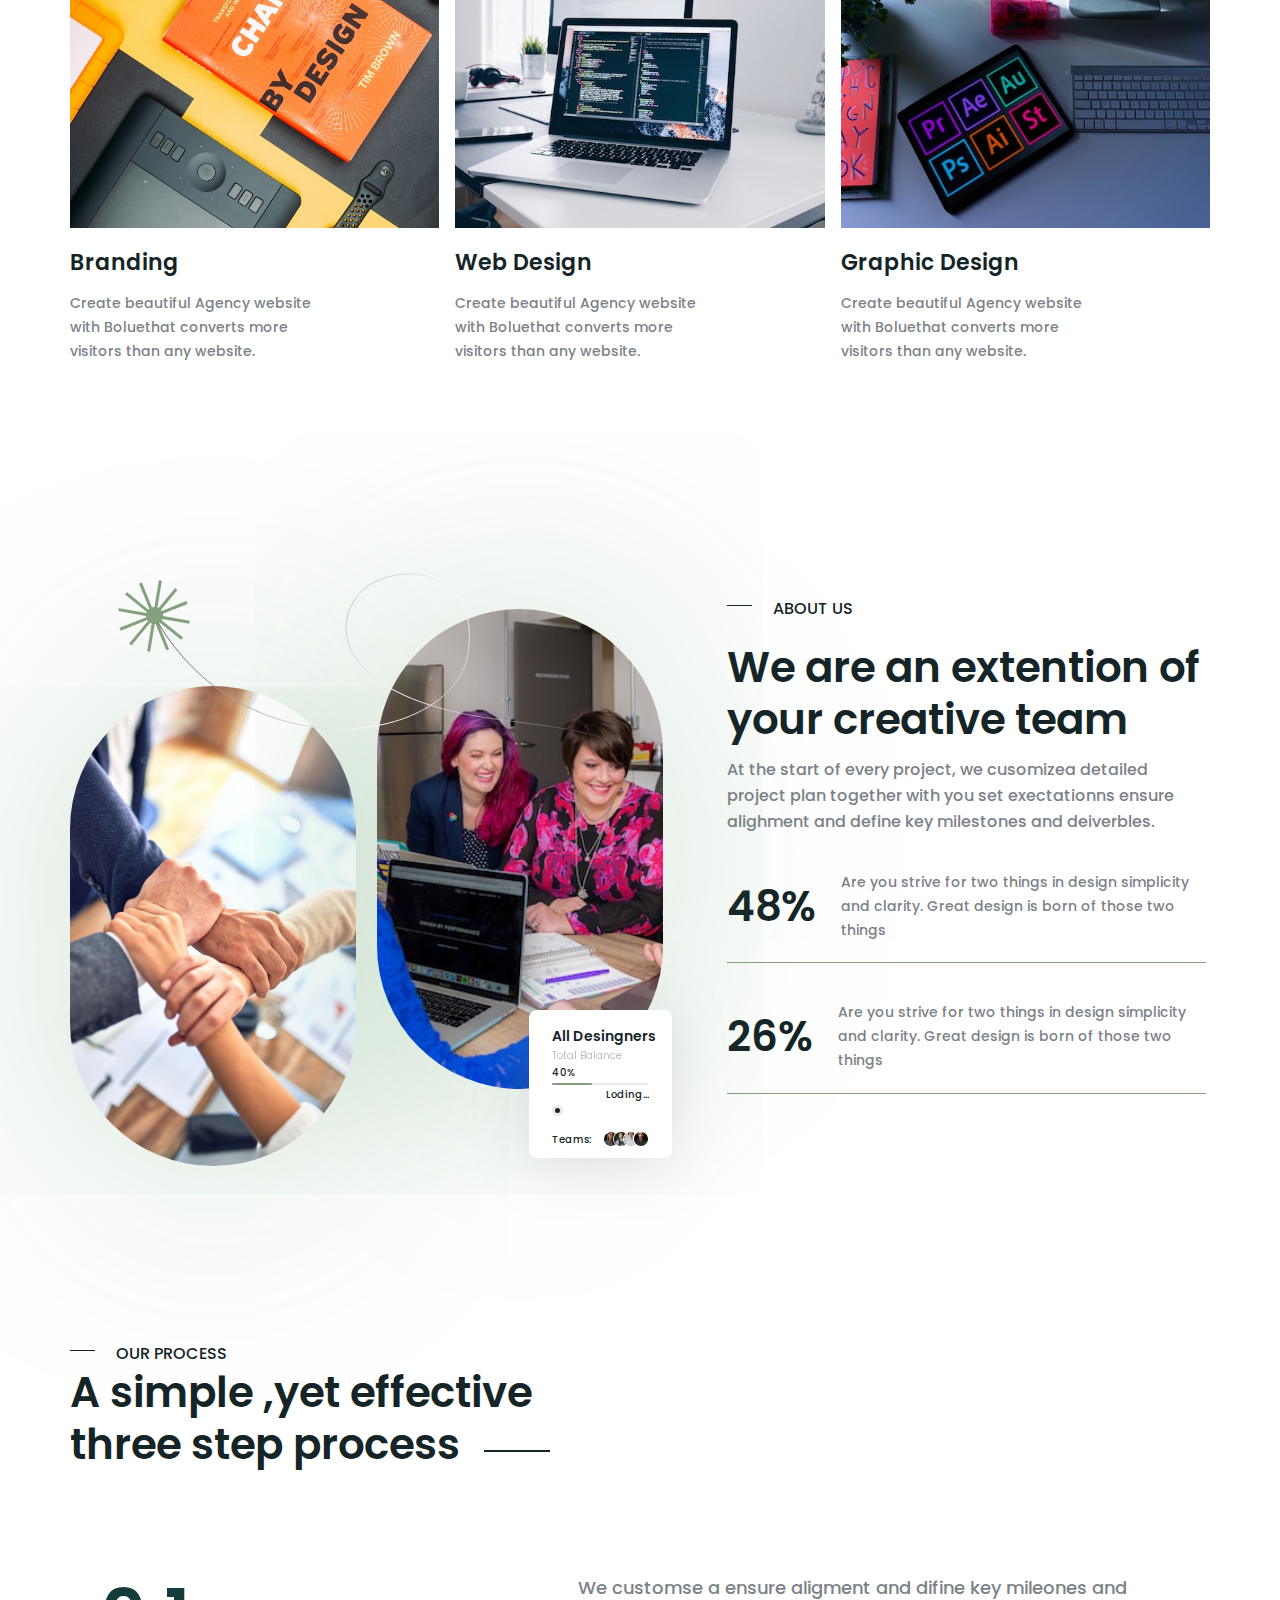
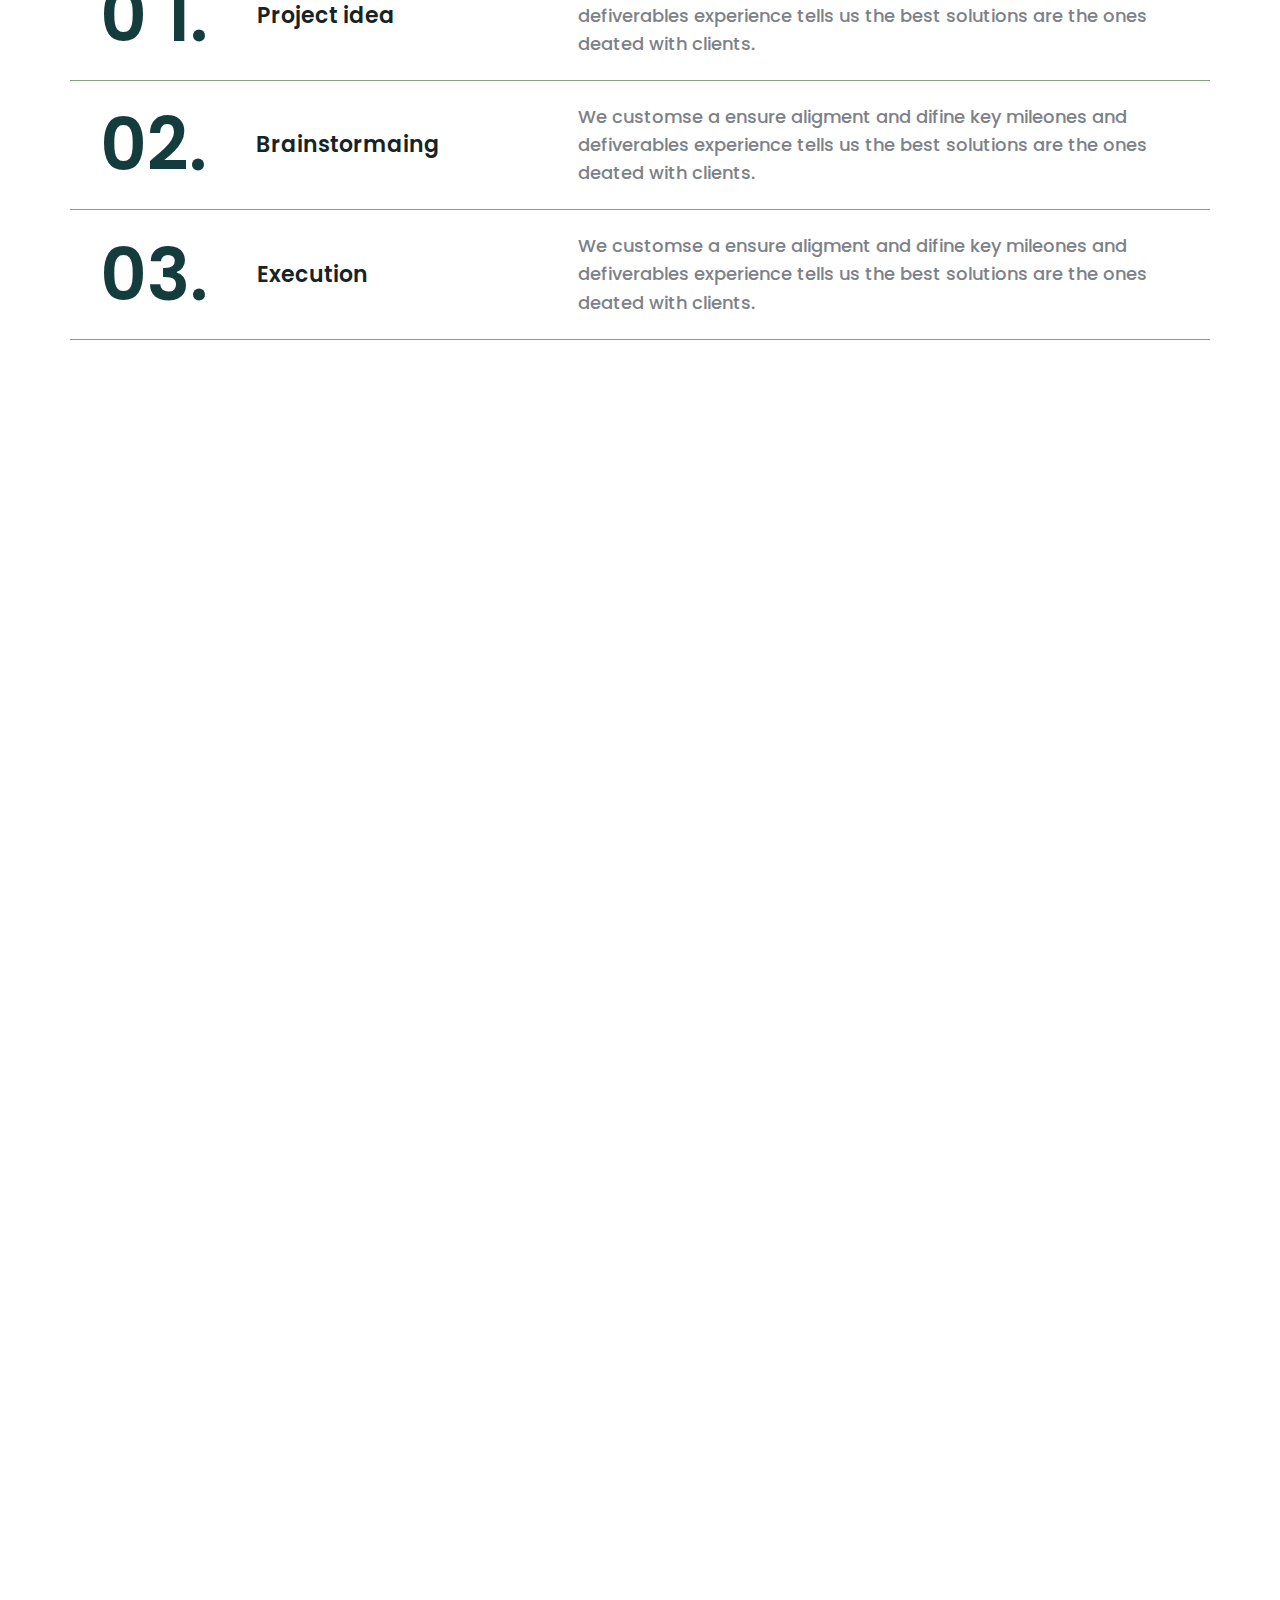
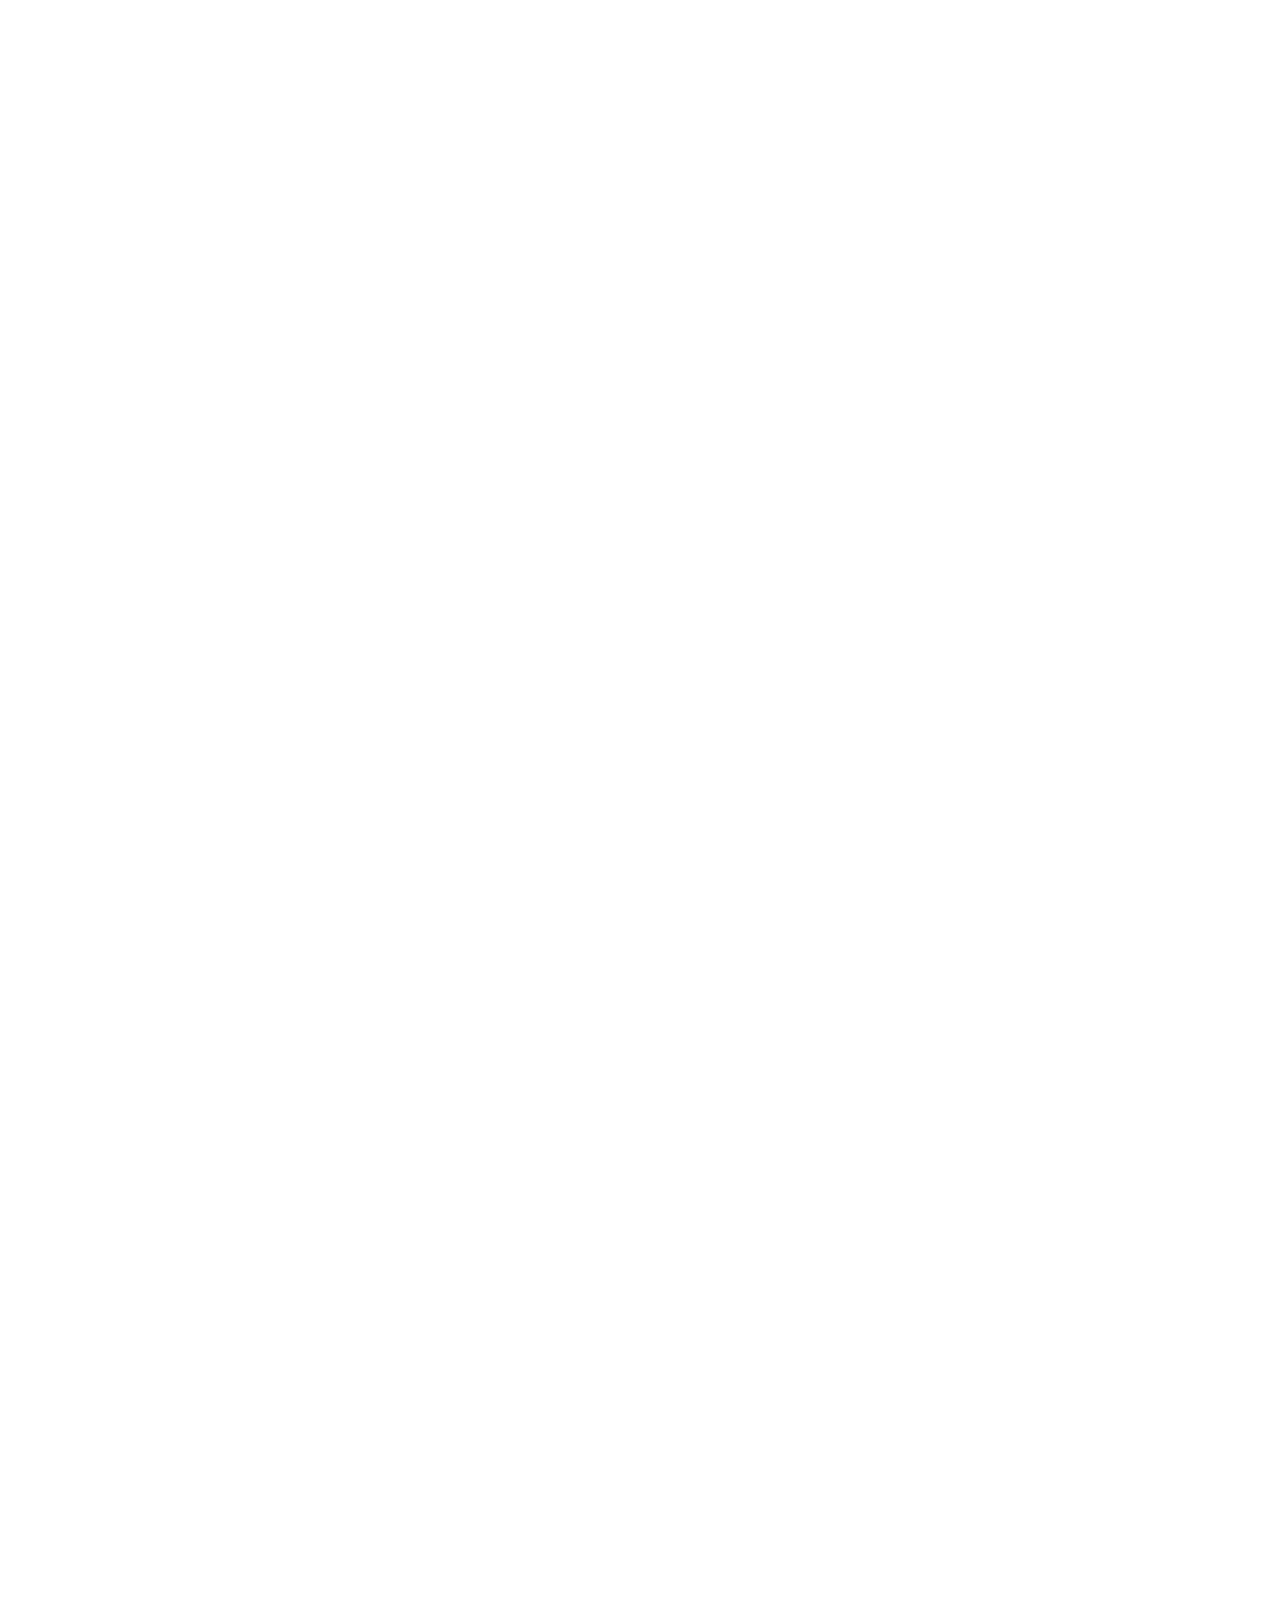
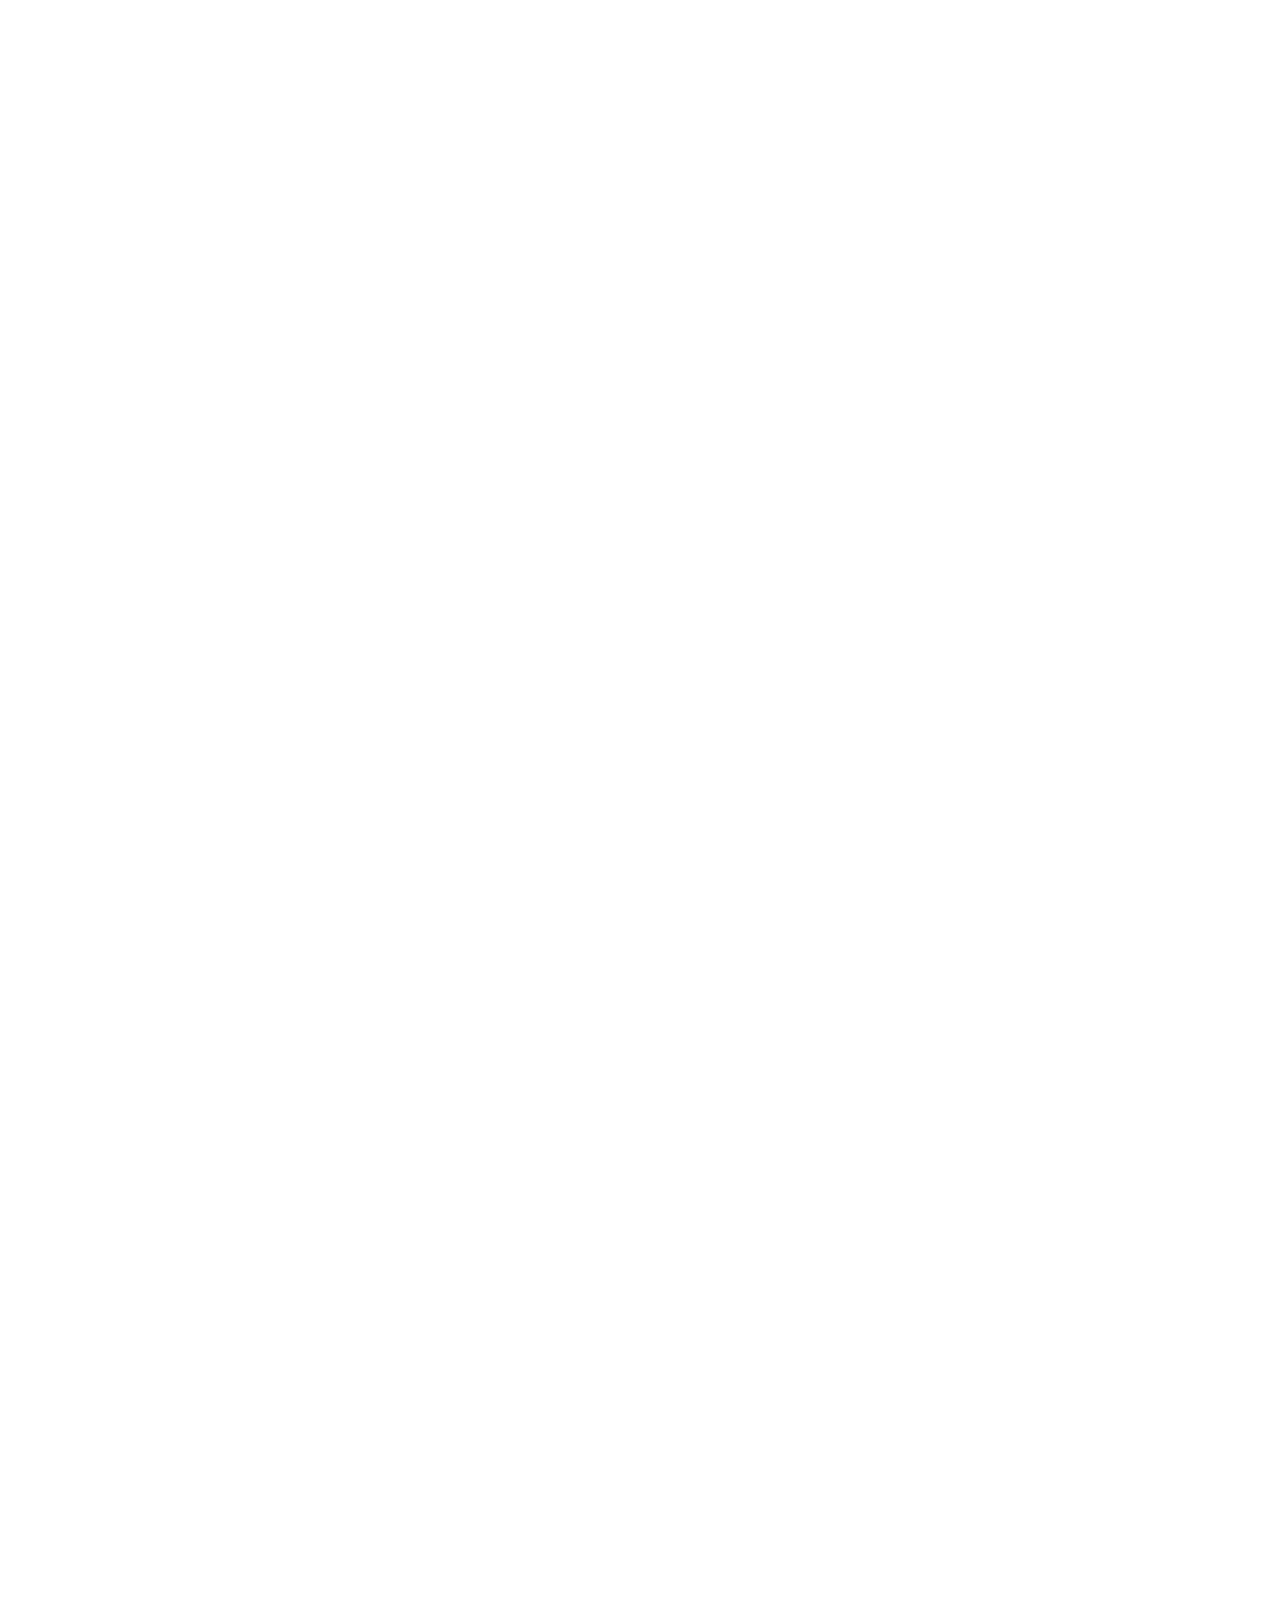
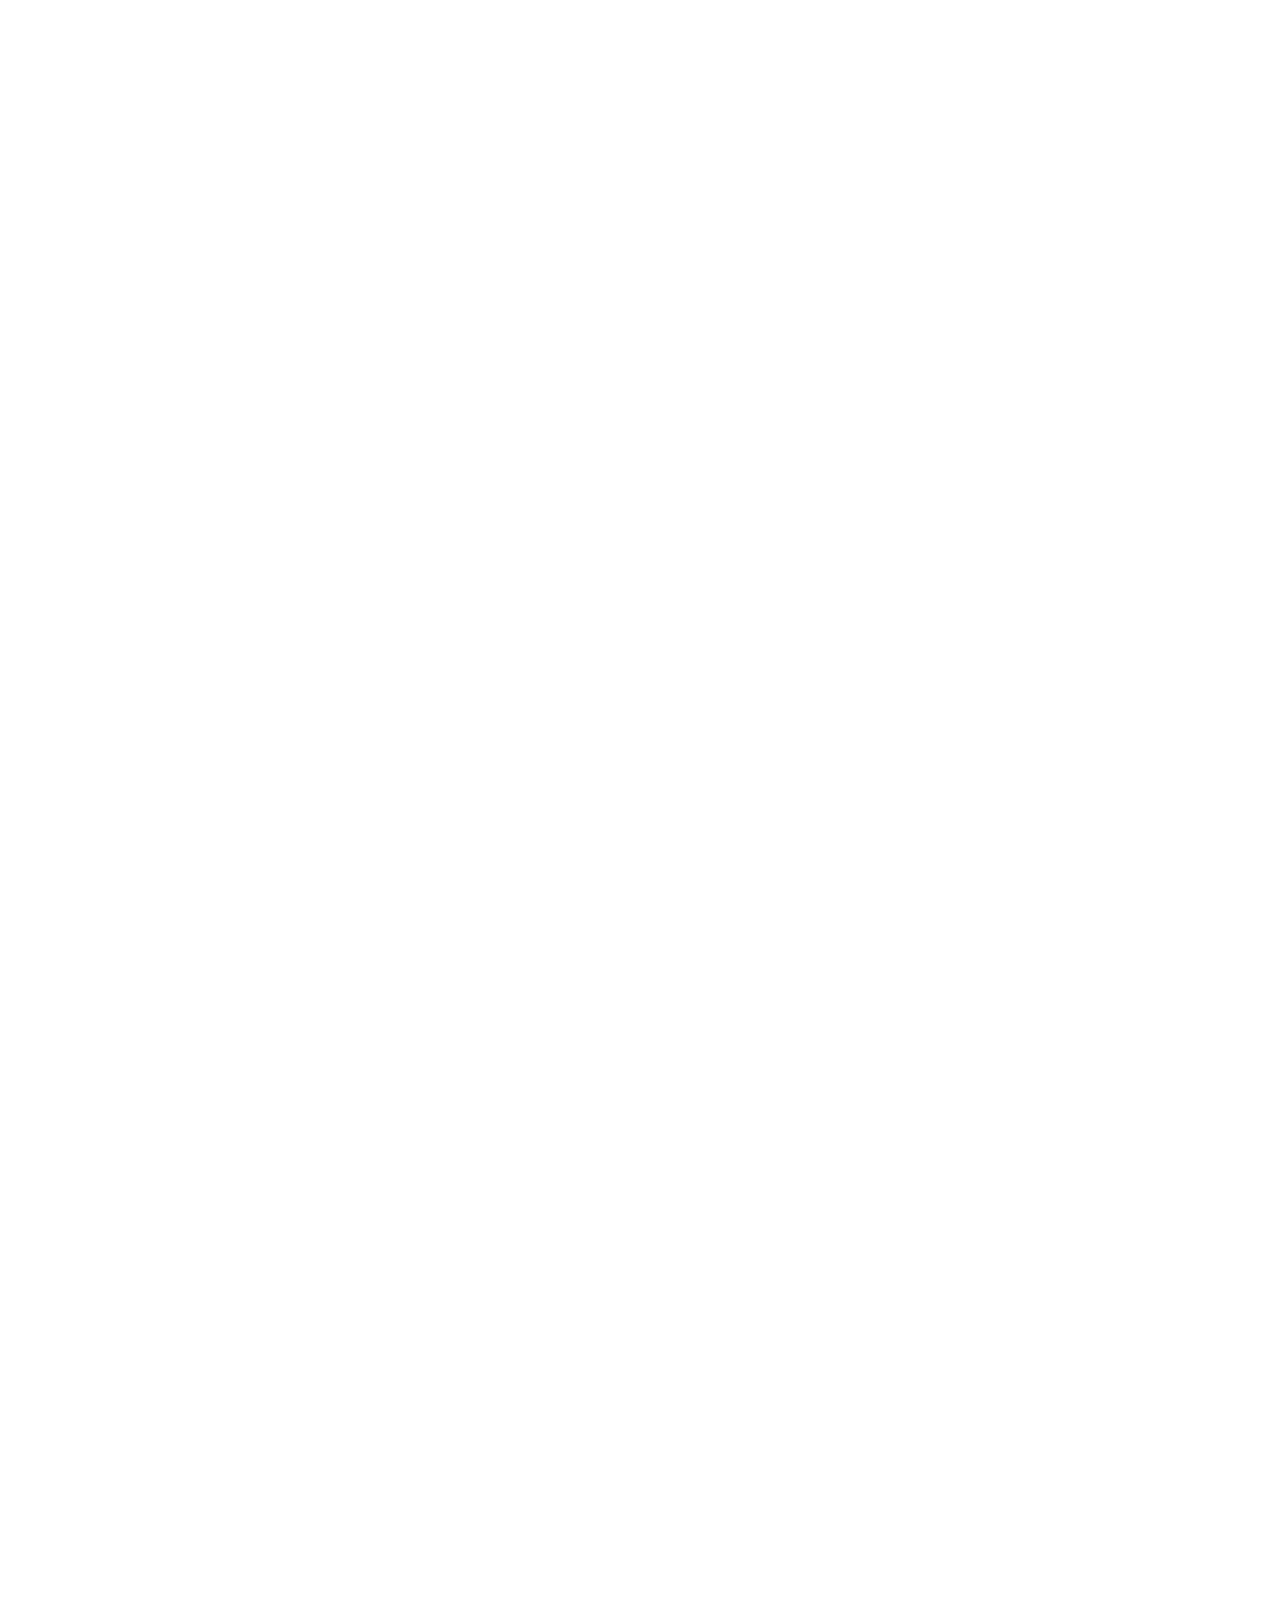
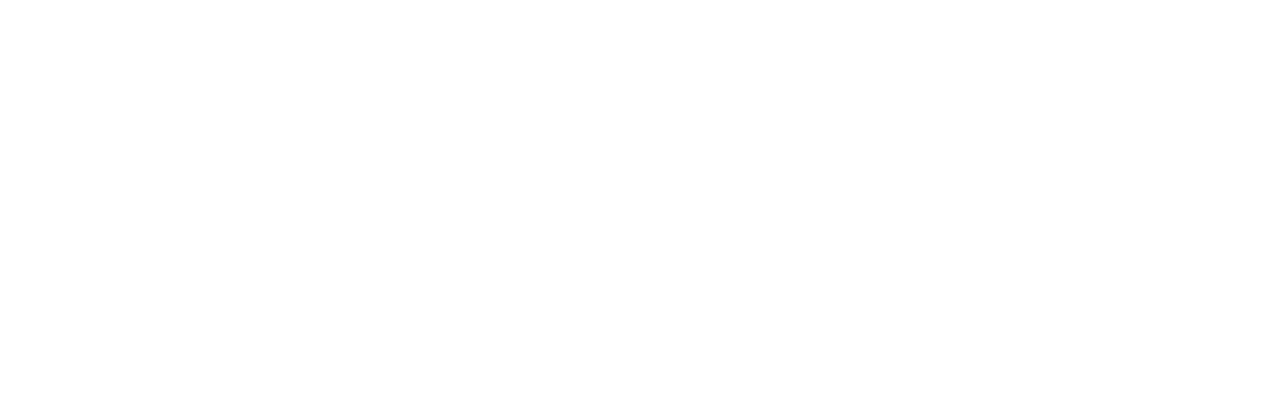
==== commit 495466aa: "process" ====
--- a/index.html
+++ b/index.html
@@ -56,7 +56,7 @@
         <link rel="stylesheet" href="./assets/css/styles.css" />
     </head>
 
-    <body>
+    <body style="height: 10000px">
         <!-- ===HEADER -->
         <header class="header">
             <div class="container">
@@ -369,6 +369,49 @@
                     </div>
                 </div>
             </section>
+            <!-- ===PROCESS -->
+            <section class="process">
+                <div class="container">
+                    <div class="process-head">
+                        <p class="section__topic">OUR PROCESS</p>
+                        <h2 class="section__heading process__heading">
+                            A simple ,yet effective three step process
+                        </h2>
+                    </div>
+                    <div class="process__list">
+                        <div class="process__item">
+                            <p class="process__item-stt">0 1.</p>
+                            <h3 class="process__item-title">Project idea</h3>
+                            <p class="process__item-desc">
+                                We customse a ensure aligment and difine key mileones and
+                                defiverables experience tells us the best solutions are the ones
+                                deated with clients.
+                            </p>
+                            <img src="./assets/img/image.svg" alt="" class="process__img" />
+                        </div>
+                        <div class="process__item">
+                            <p class="process__item-stt">02.</p>
+                            <h3 class="process__item-title">Brainstormaing</h3>
+                            <p class="process__item-desc">
+                                We customse a ensure aligment and difine key mileones and
+                                defiverables experience tells us the best solutions are the ones
+                                deated with clients.
+                            </p>
+                            <img src="./assets/img/image.svg" alt="" class="process__img" />
+                        </div>
+                        <div class="process__item">
+                            <p class="process__item-stt">03.</p>
+                            <h3 class="process__item-title">Execution</h3>
+                            <p class="process__item-desc">
+                                We customse a ensure aligment and difine key mileones and
+                                defiverables experience tells us the best solutions are the ones
+                                deated with clients.
+                            </p>
+                            <img src="./assets/img/image.svg" alt="" class="process__img" />
+                        </div>
+                    </div>
+                </div>
+            </section>
         </main>
     </body>
 </html>
--- a/assets/css/styles.css
+++ b/assets/css/styles.css
@@ -609,3 +609,76 @@
     line-height: 1.71;
     color: #7d8188;
 }
+
+/* ===PROCESS */
+.process {
+    margin-top: 55px;
+    padding: 60px 0;
+}
+.process__heading::after {
+    right: 40px;
+}
+
+.process__list {
+    margin-top: 81px;
+}
+
+.process__item {
+    position: relative;
+    display: flex;
+    align-items: center;
+    justify-content: space-between;
+    padding: 22px 60px 22px 30px;
+    border-bottom: 1px solid #83a17d;
+    transition: 0.8s;
+    z-index: 2;
+}
+
+.process__item-stt {
+    font-weight: 600;
+    font-size: 7.2rem;
+    color: var(--color-143C3C);
+}
+
+.process__item-title {
+    padding: 30px 49px;
+    margin-right: auto;
+    font-weight: 600;
+    font-size: 2.2rem;
+    line-height: 1;
+    color: var(--primary-color);
+}
+
+.process__item-desc {
+    width: 572px;
+    font-weight: 500;
+    font-size: 1.8rem;
+    line-height: 1.56;
+    color: #7d8188;
+    transition: 0.6s;
+}
+
+.process__img {
+    position: absolute;
+    z-index: 10;
+    right: 0px;
+    bottom: 0;
+    opacity: 0;
+    transition: 0.6s;
+}
+
+.process__item:hover {
+    padding: 40px 60px 40px 30px;
+    background: #e2eddf;
+    border-radius: 33px;
+    border-bottom: none;
+}
+
+.process__item:hover .process__item-desc {
+    opacity: 0;
+}
+
+.process__item:hover .process__img {
+    right: 92px;
+    opacity: 1;
+}
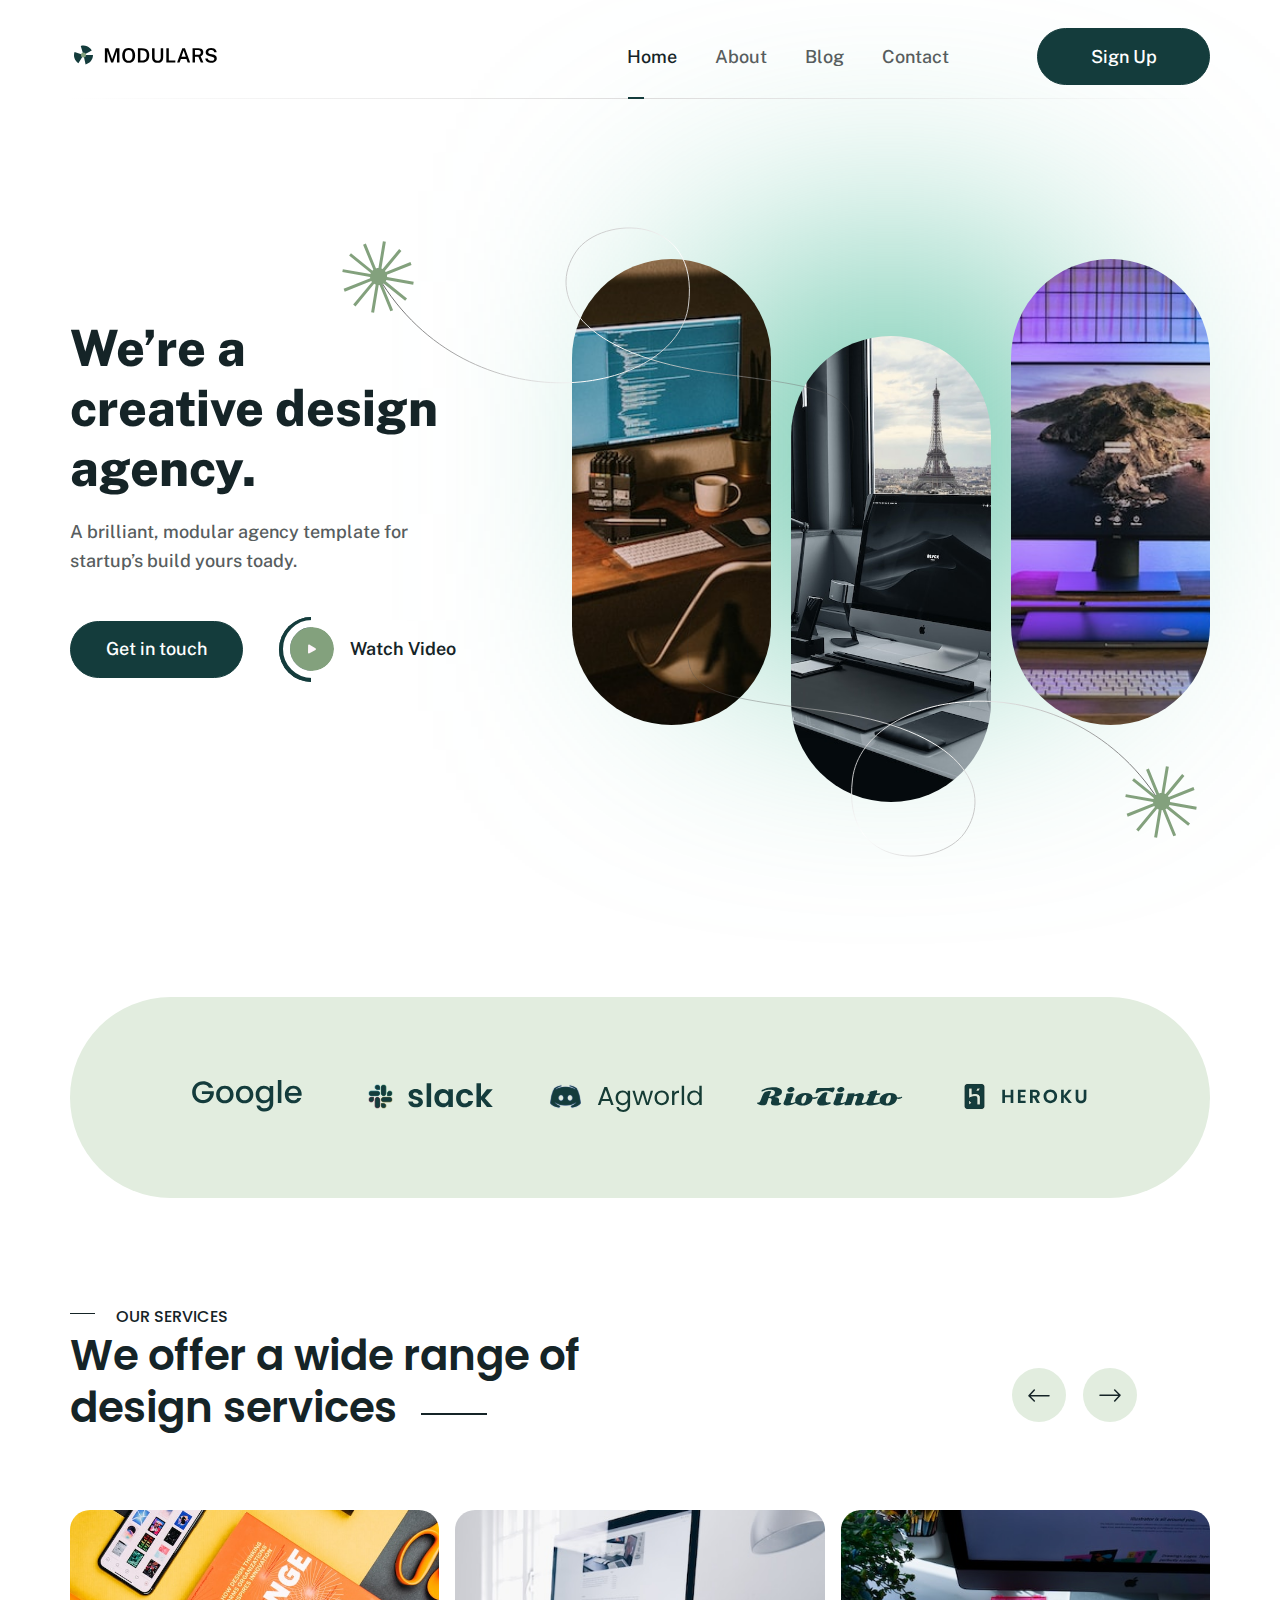
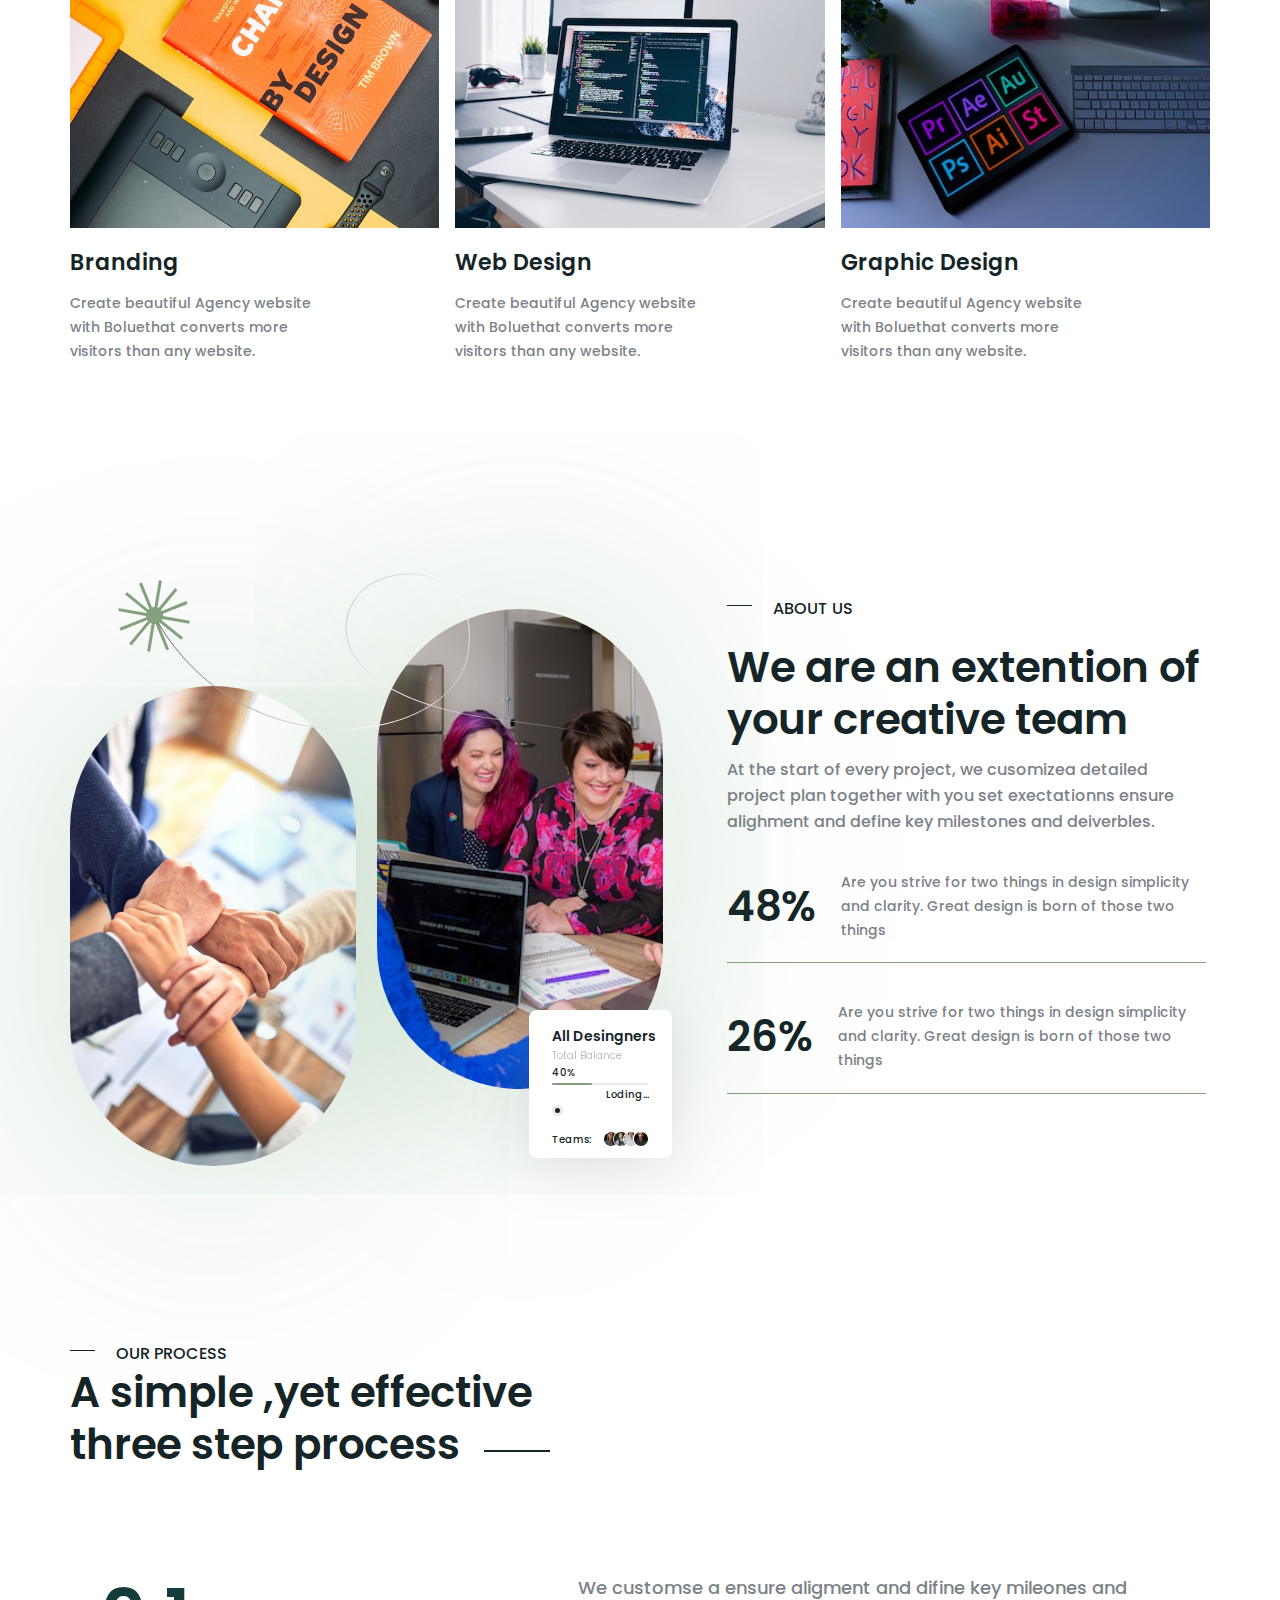
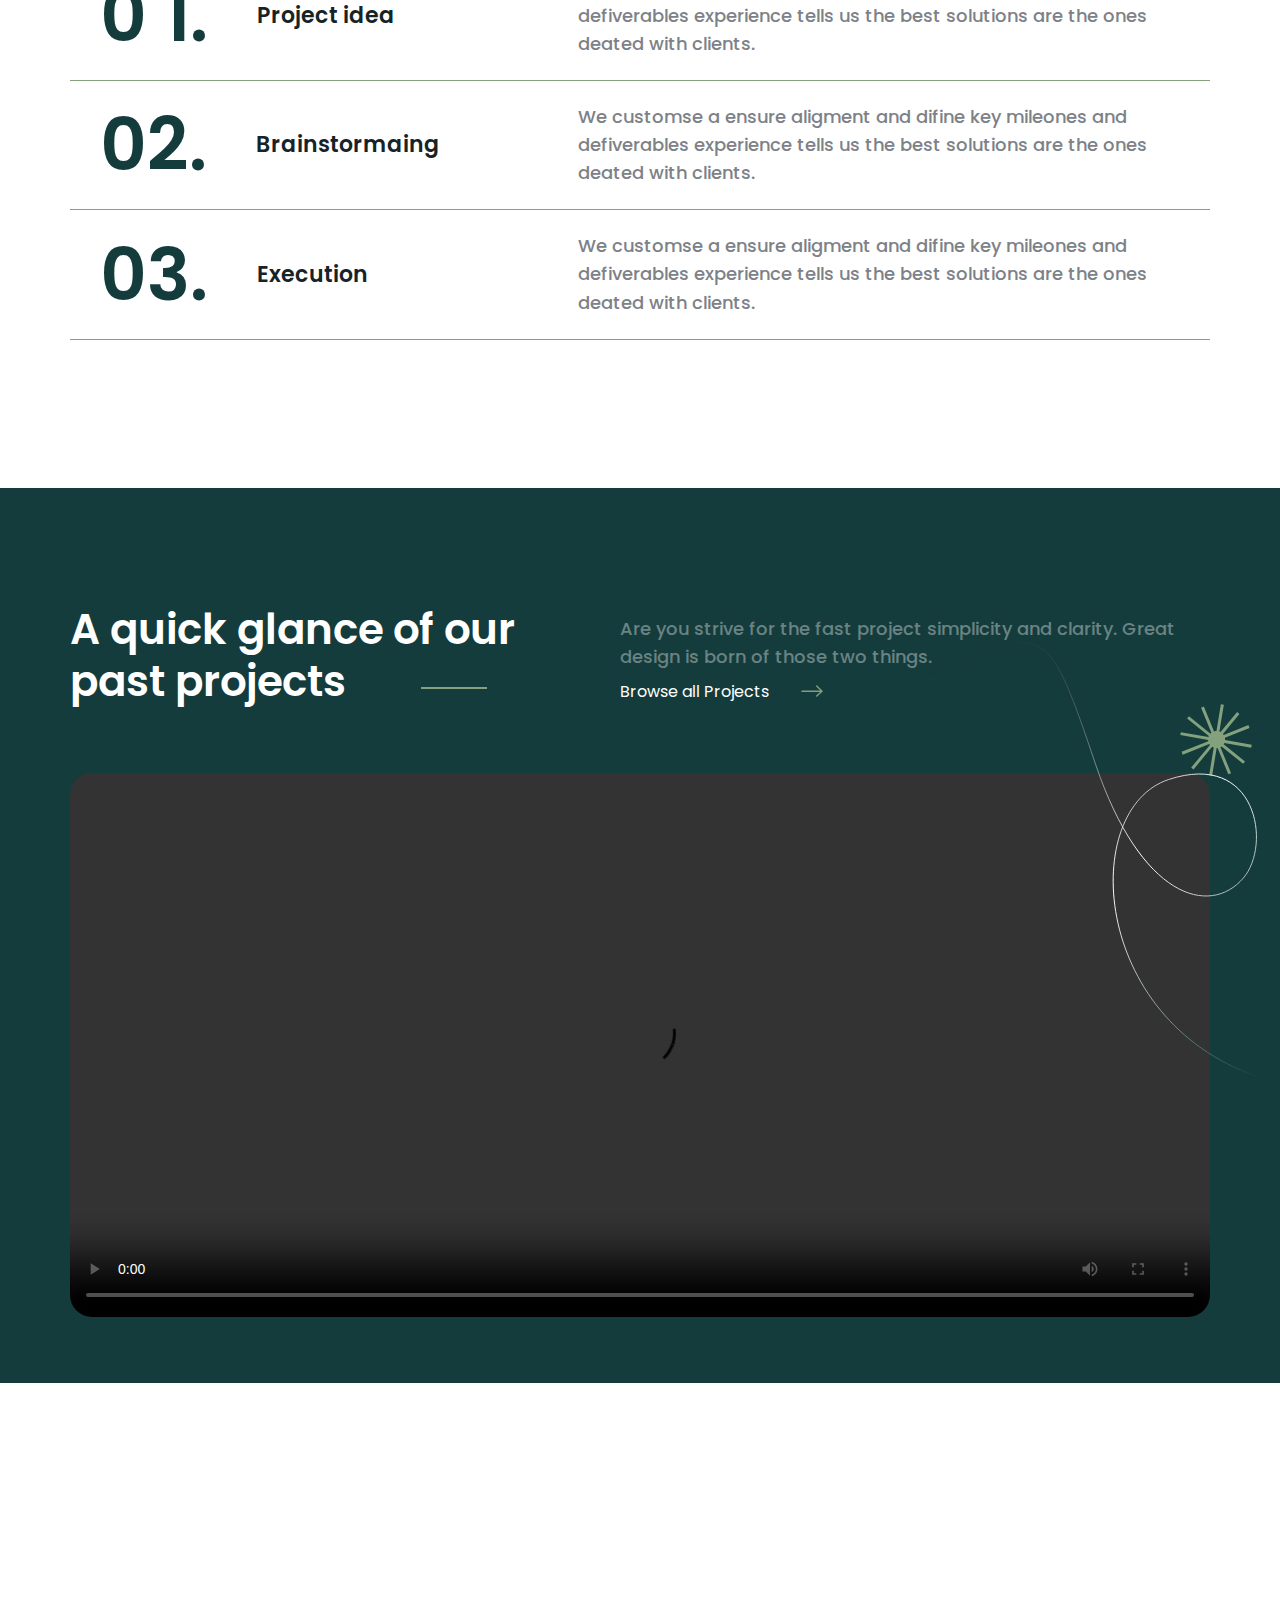
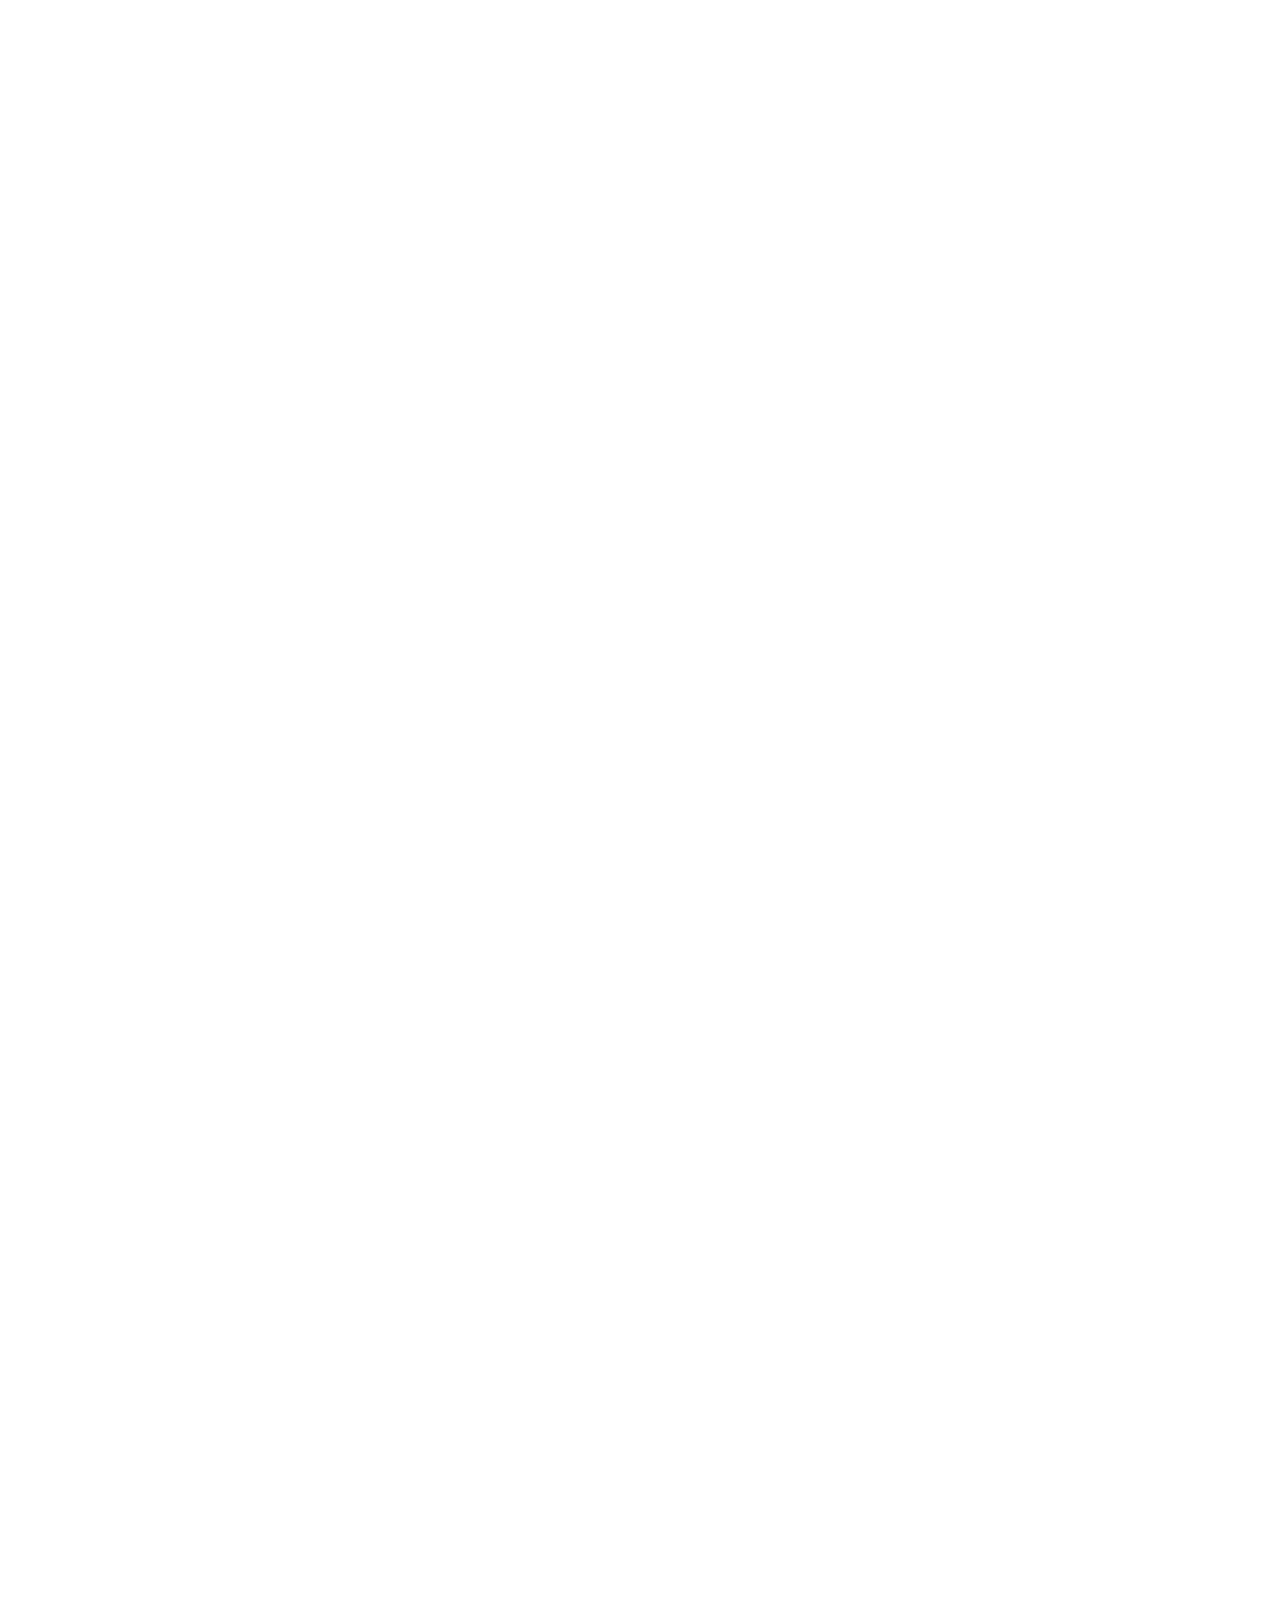
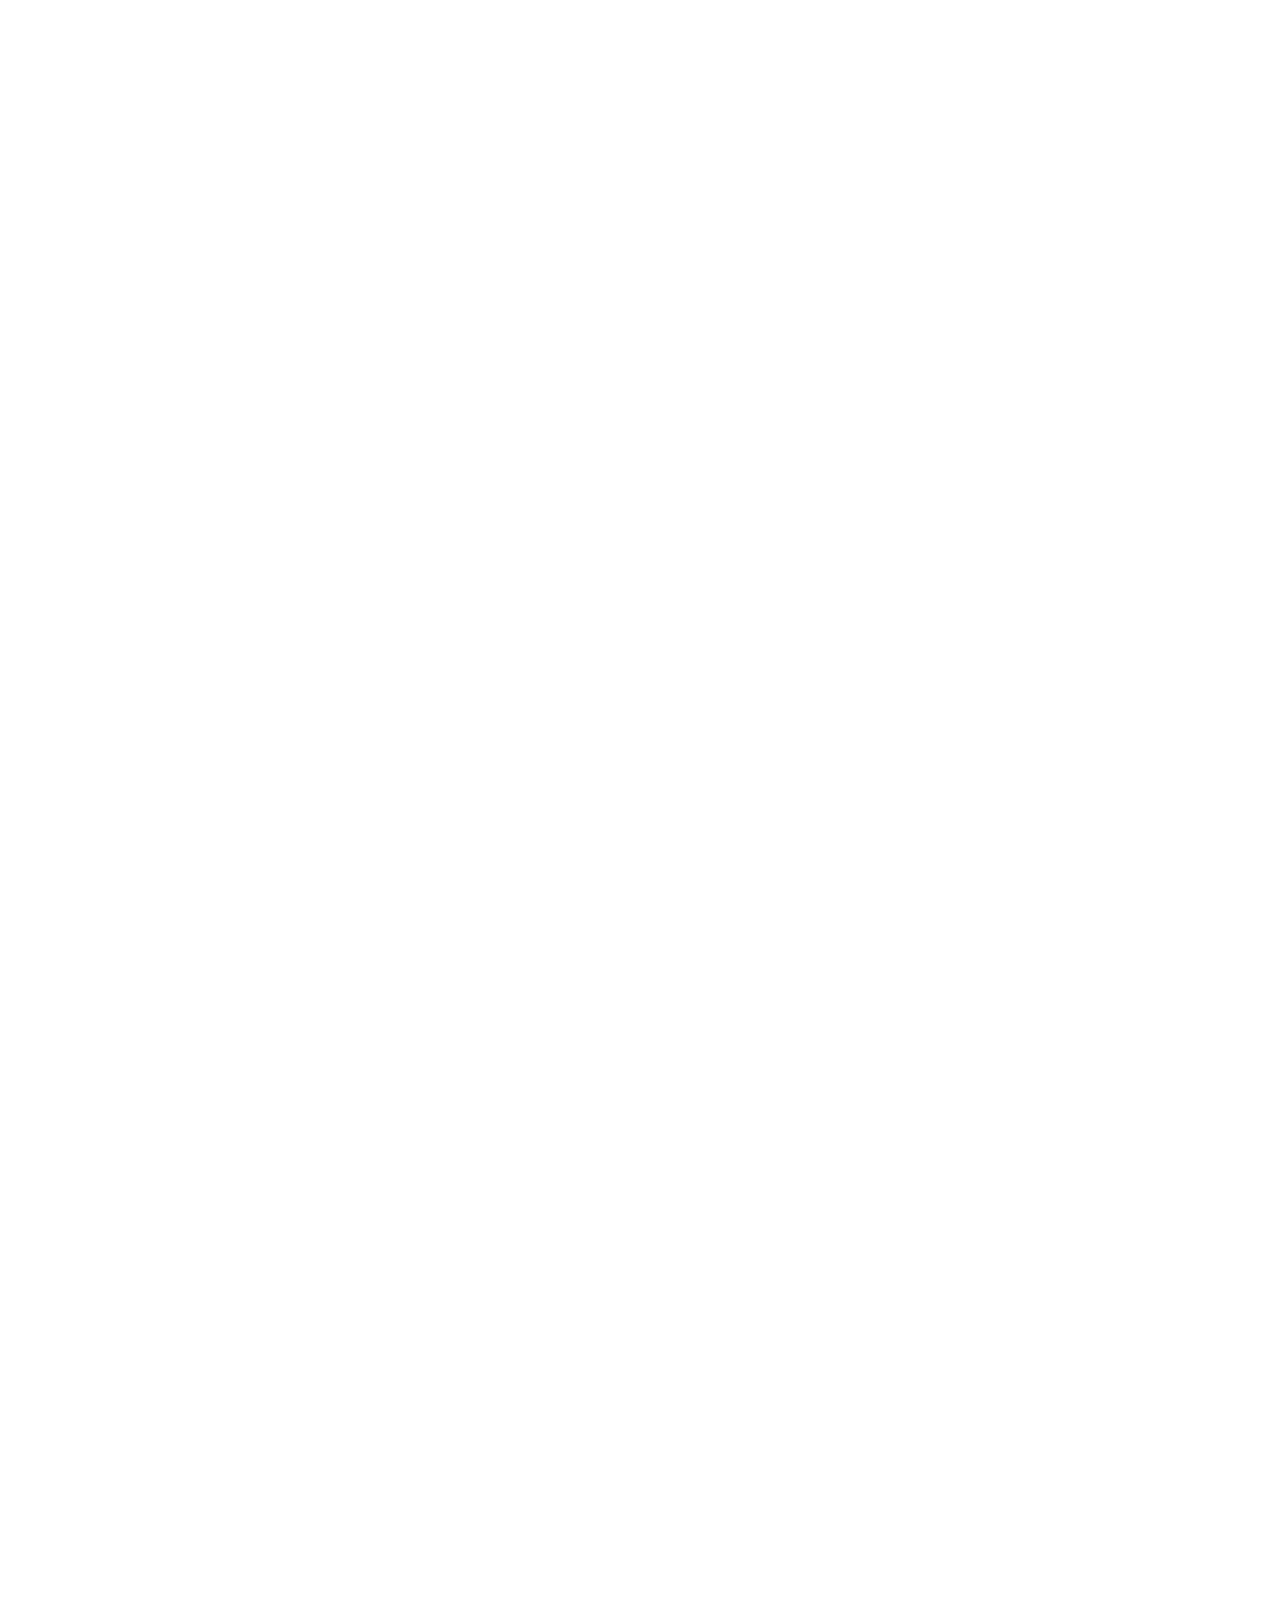
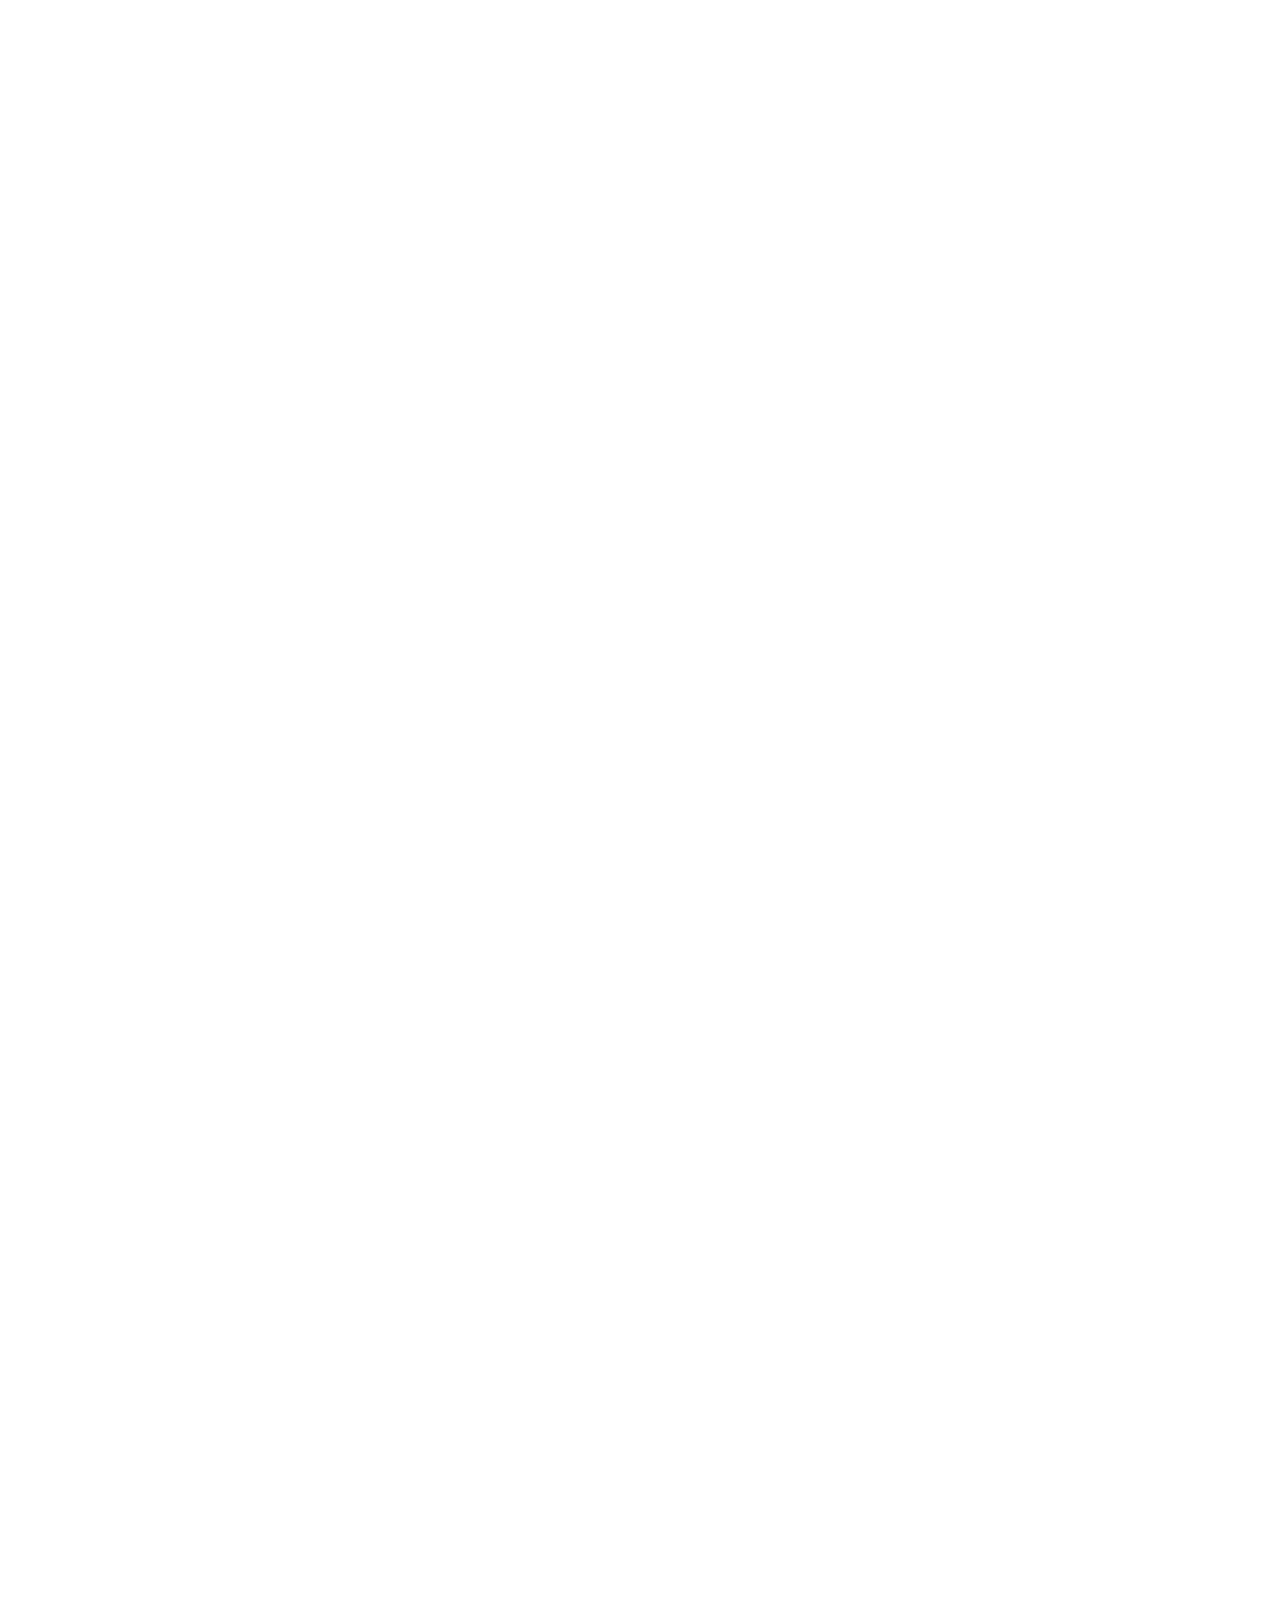
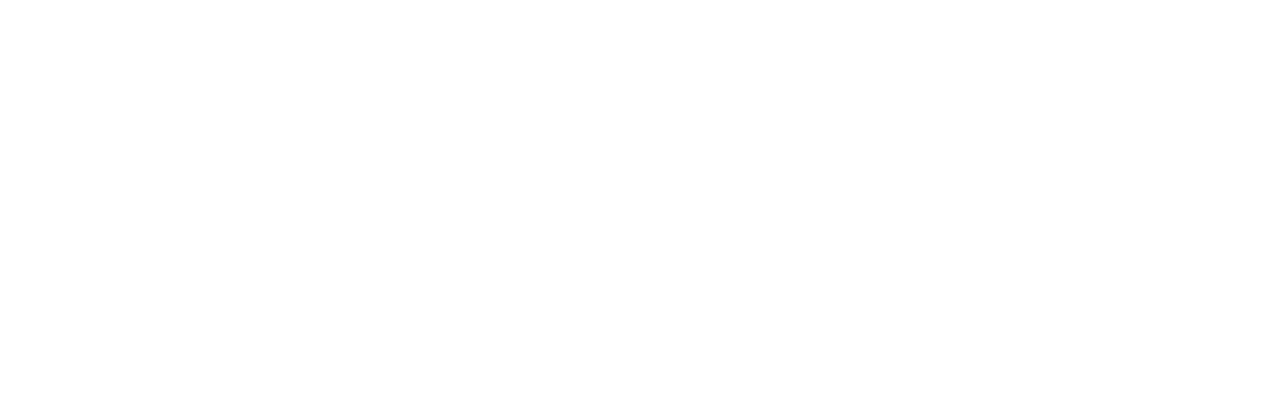
==== commit 62de65e2: "features" ====
--- a/index.html
+++ b/index.html
@@ -412,6 +412,45 @@
                     </div>
                 </div>
             </section>
+            <!-- ===FEATURES -->
+            <section class="features">
+                <div class="container">
+                    <div class="features-head">
+                        <h2 class="section__heading features__heading">
+                            A quick glance of our past projects
+                        </h2>
+                        <div class="features-head__box">
+                            <p class="features__desc">
+                                Are you strive for the fast project simplicity and clarity. Great
+                                design is born of those two things.
+                            </p>
+                            <a href="#!" class="features__view-all"
+                                >Browse all Projects
+                                <img
+                                    src="./assets/icon/left arrow.svg"
+                                    alt=""
+                                    class="features__icon"
+                                />
+                            </a>
+                        </div>
+                    </div>
+                    <div class="features__video-box">
+                        <video controls class="features__video">
+                            <source
+                                src="./assets/video/y2mate.com - Trên tay máy rửa chén Beko DTC36810S_1080p.mp4"
+                                type="video/mp4
+                            "
+                            />
+                        </video>
+                        <img src="./assets/icon/stars.svg" alt="" class="features__position" />
+                        <img
+                            src="./assets/icon/features-day.svg"
+                            alt=""
+                            class="features__position"
+                        />
+                    </div>
+                </div>
+            </section>
         </main>
     </body>
 </html>
--- a/assets/css/styles.css
+++ b/assets/css/styles.css
@@ -682,3 +682,80 @@
     right: 92px;
     opacity: 1;
 }
+
+/* ===FEATURES */
+.features {
+    margin-top: 88px;
+    padding: 116px 0 63px 0;
+    background: var(--color-143C3C);
+}
+
+.features-head {
+    display: flex;
+    justify-content: space-between;
+    align-items: flex-start;
+}
+
+.features__heading {
+    color: #fff;
+}
+
+.features__heading::after {
+    background: #83a17d;
+}
+
+.features-head__box {
+    width: 590px;
+}
+
+.features__desc,
+.features__view-al {
+    padding-top: 11px;
+    font-weight: 500;
+    font-size: 1.8rem;
+    line-height: 1.56;
+    color: #6a8383;
+}
+
+.features__view-all {
+    display: inline-block;
+    padding-top: 0;
+    margin-top: 13px;
+    color: #ffffff;
+}
+
+.features__icon {
+    margin-left: 28px;
+    transition: 0.5s;
+}
+
+.features__view-all:hover .features__icon {
+    transform: translateX(20px);
+}
+
+.features__video-box {
+    position: relative;
+}
+
+.features__video {
+    margin-top: 65px;
+    height: 544px;
+    width: 100%;
+    object-fit: cover;
+    border-radius: 22px;
+}
+
+.features__position {
+    position: absolute;
+    z-index: 2;
+}
+
+.features__position:nth-of-type(1) {
+    top: -4px;
+    right: -42px;
+}
+
+.features__position:nth-of-type(2) {
+    right: -48px;
+    top: -102px;
+}
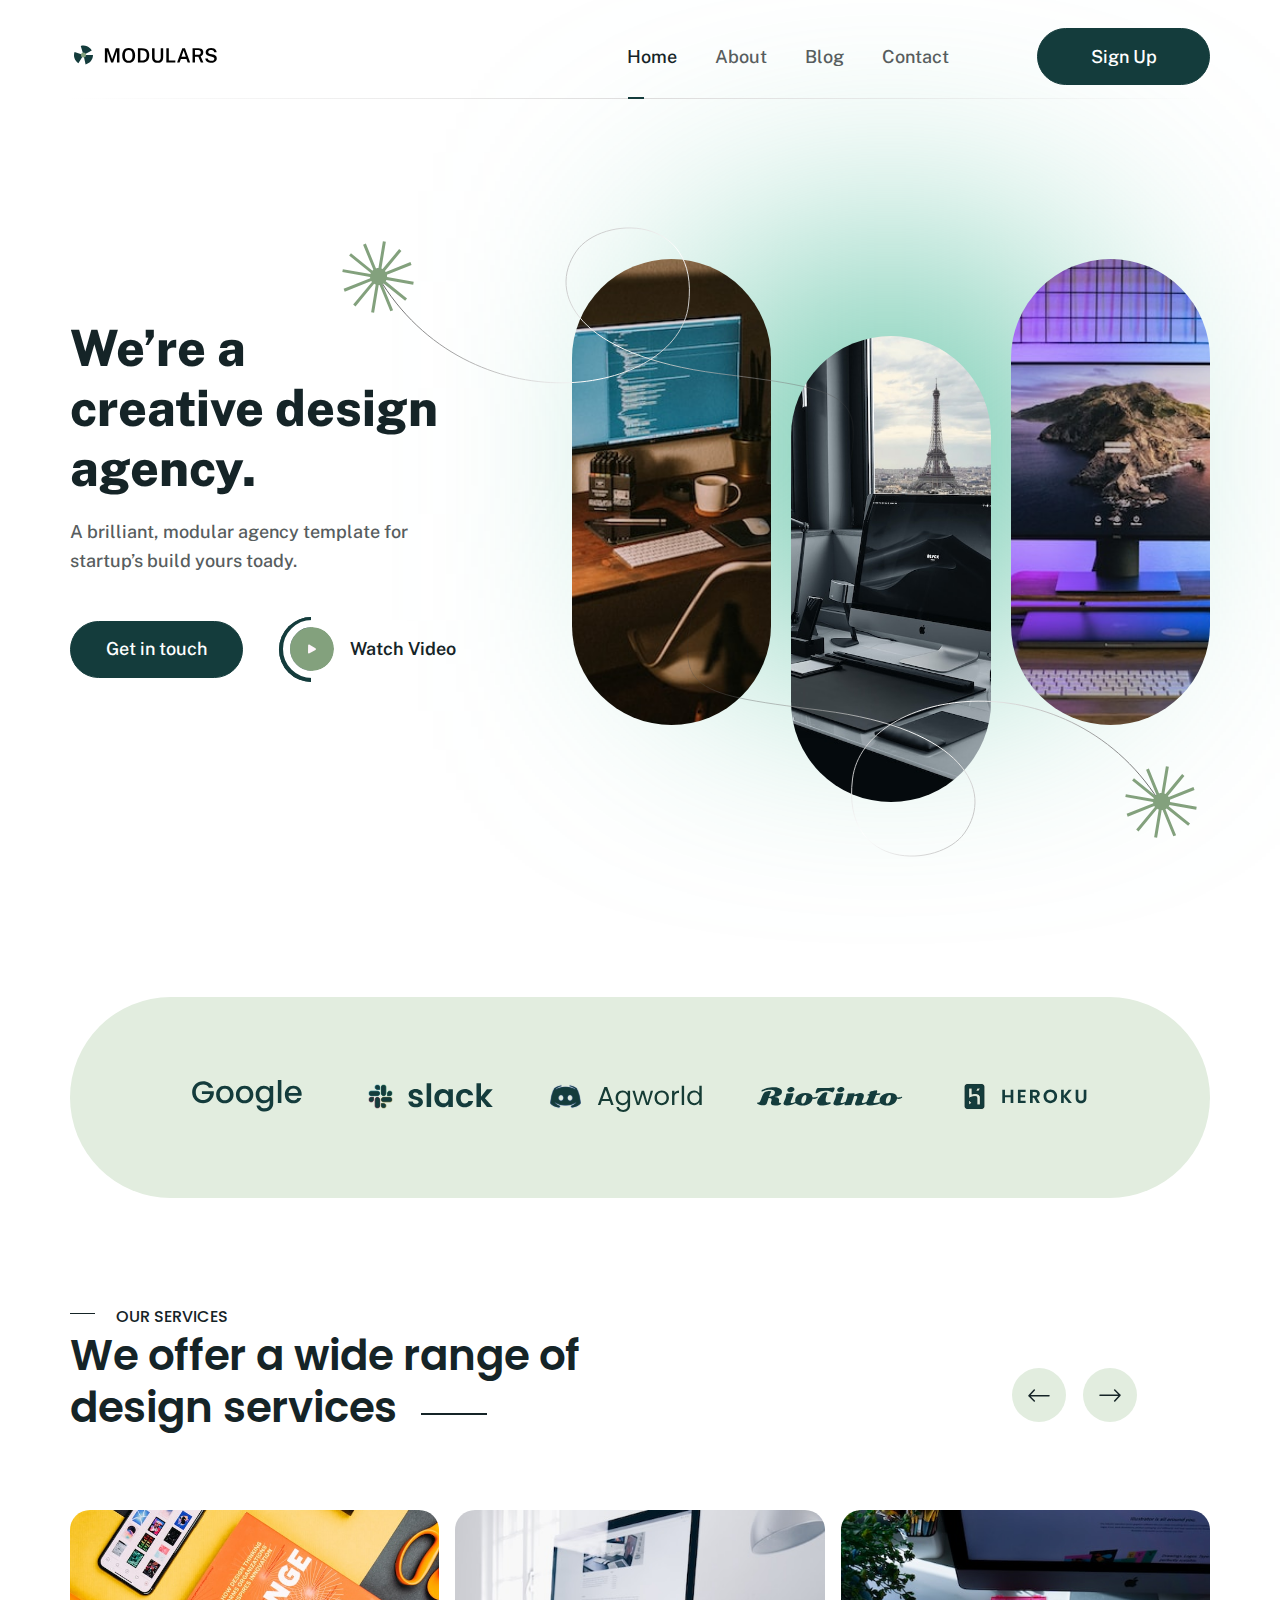
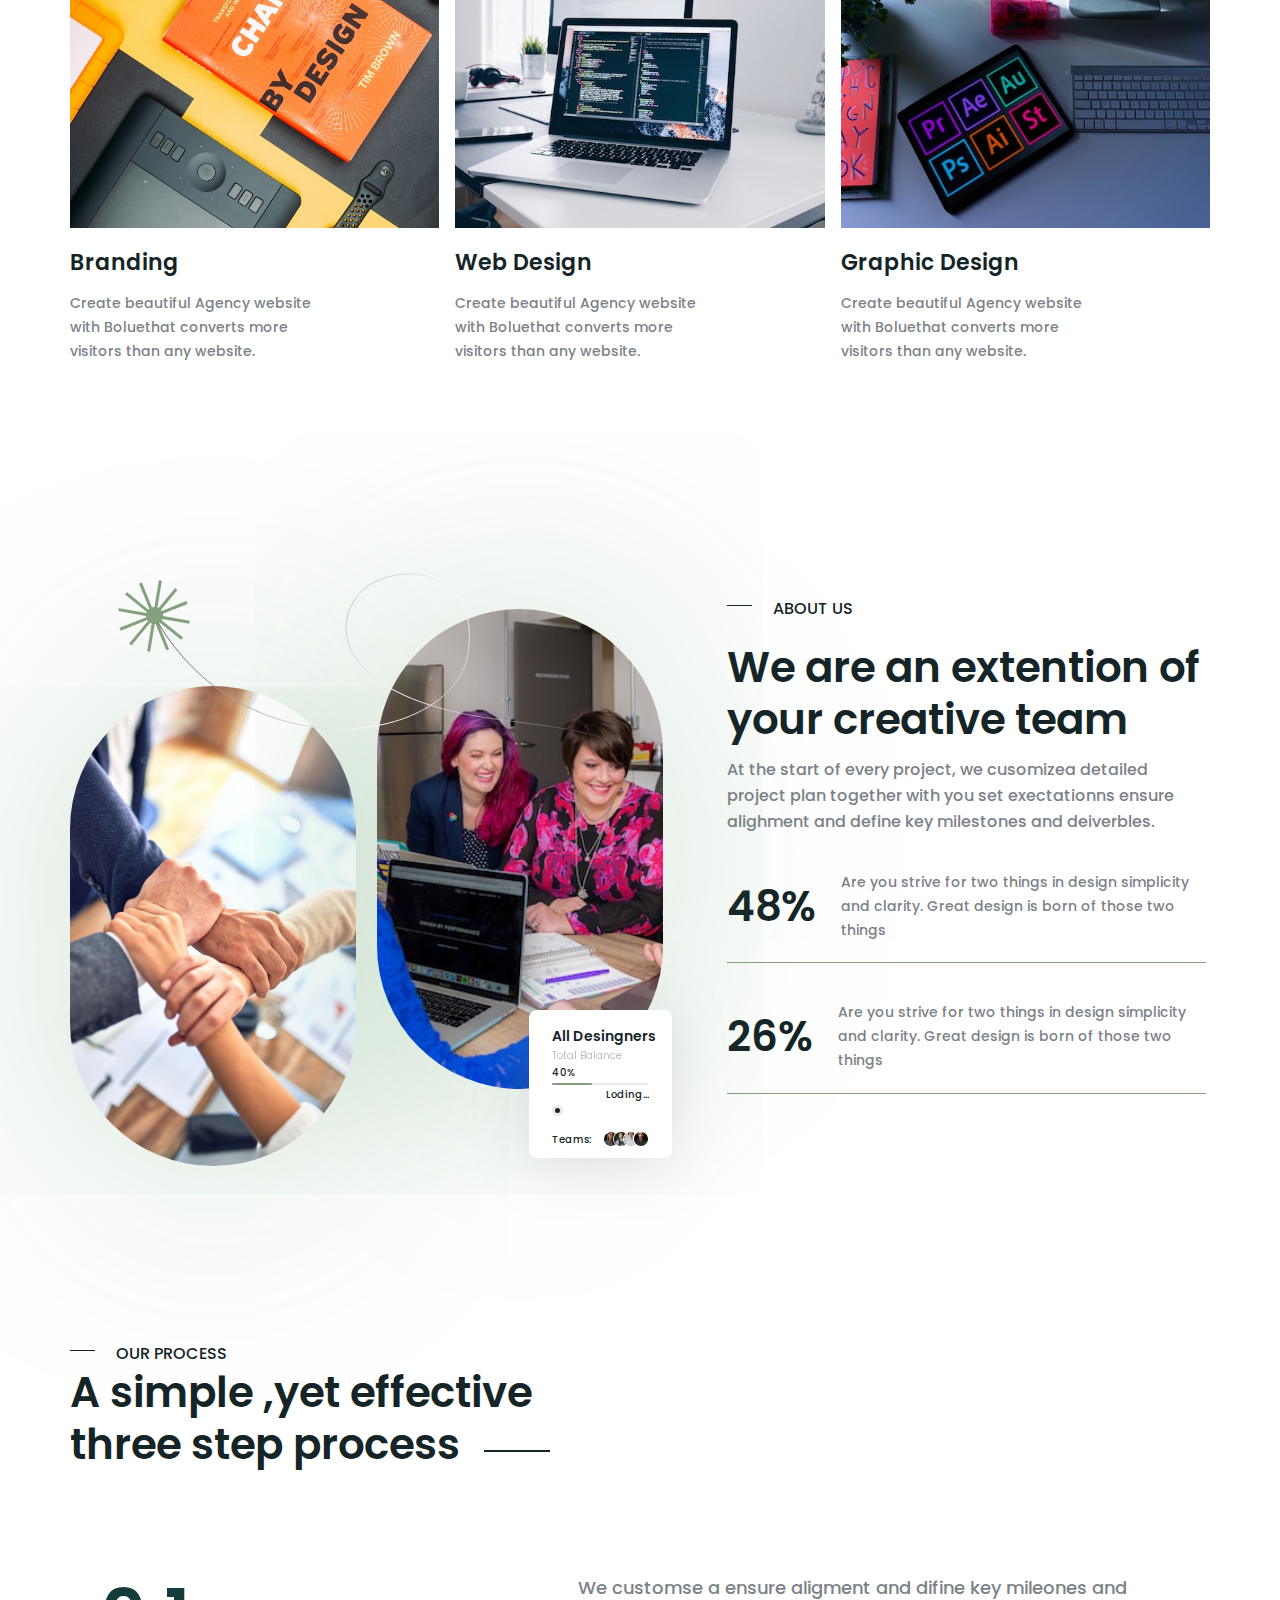
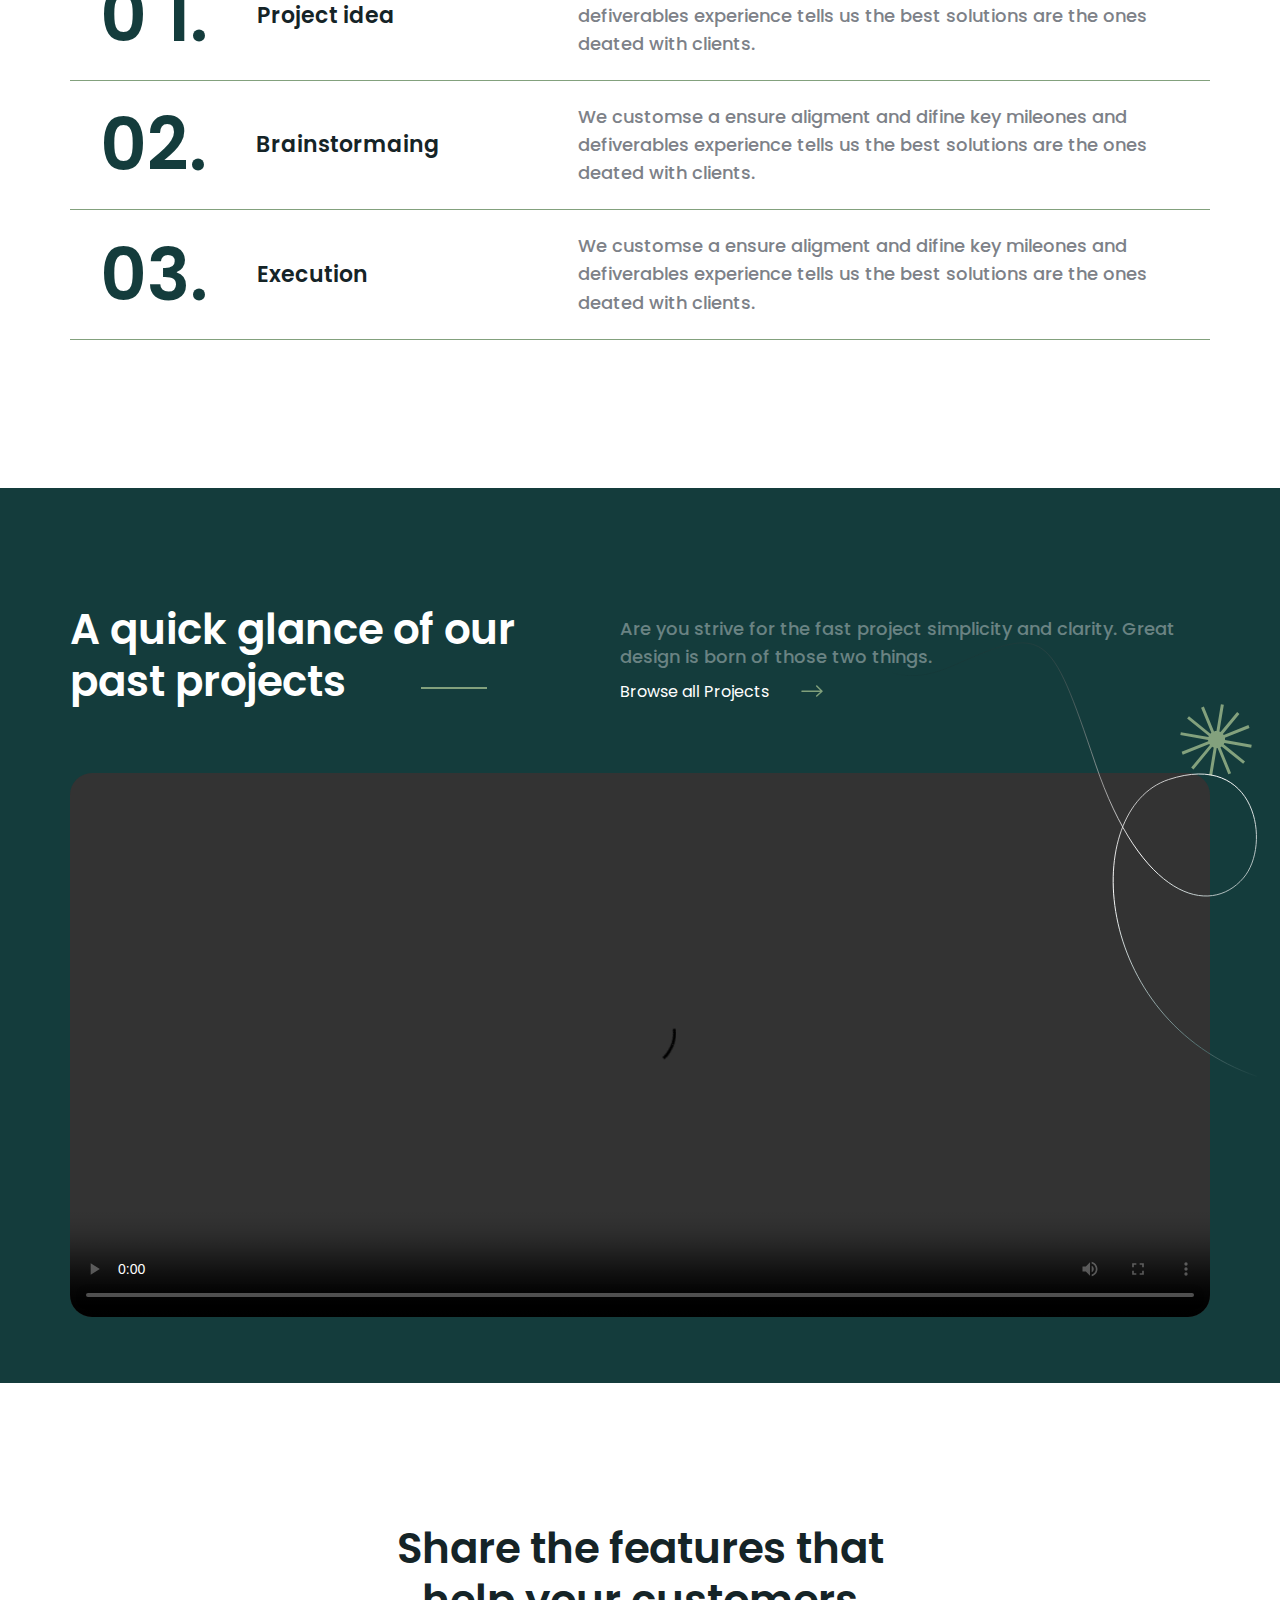
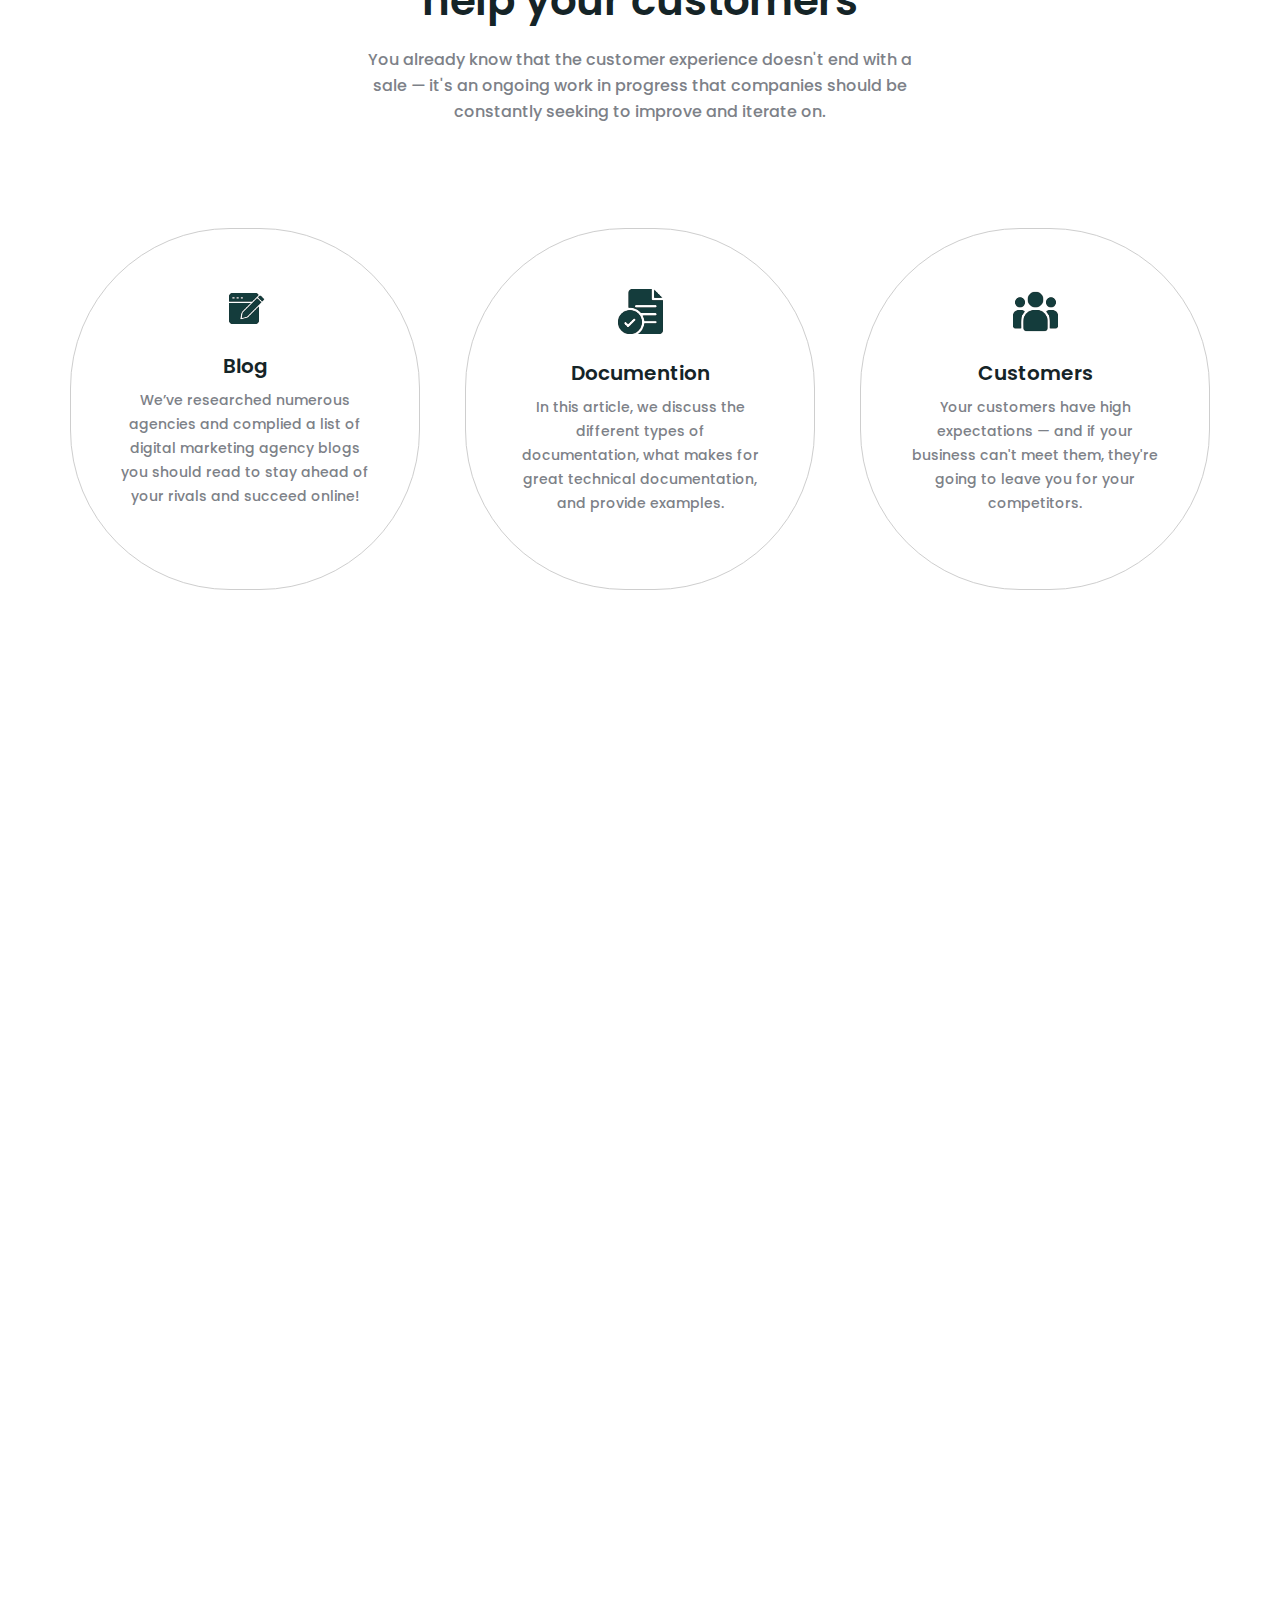
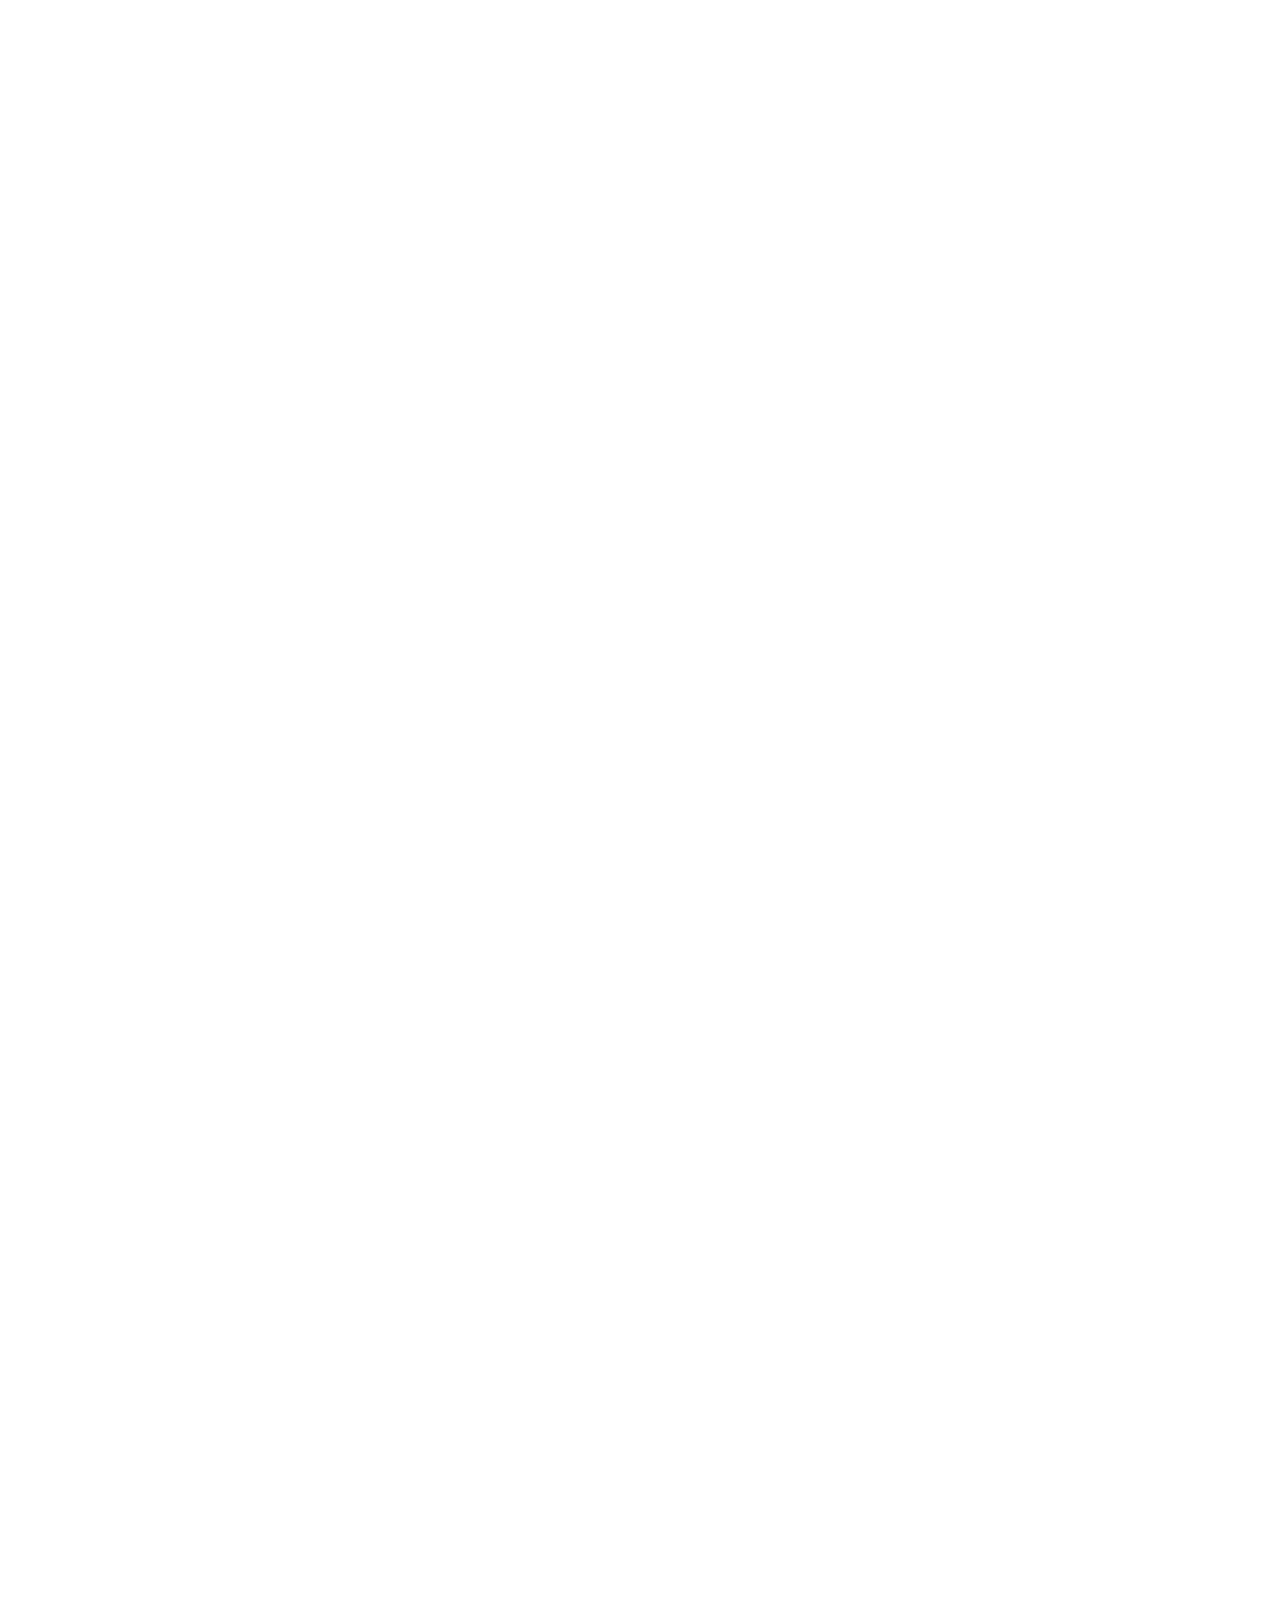
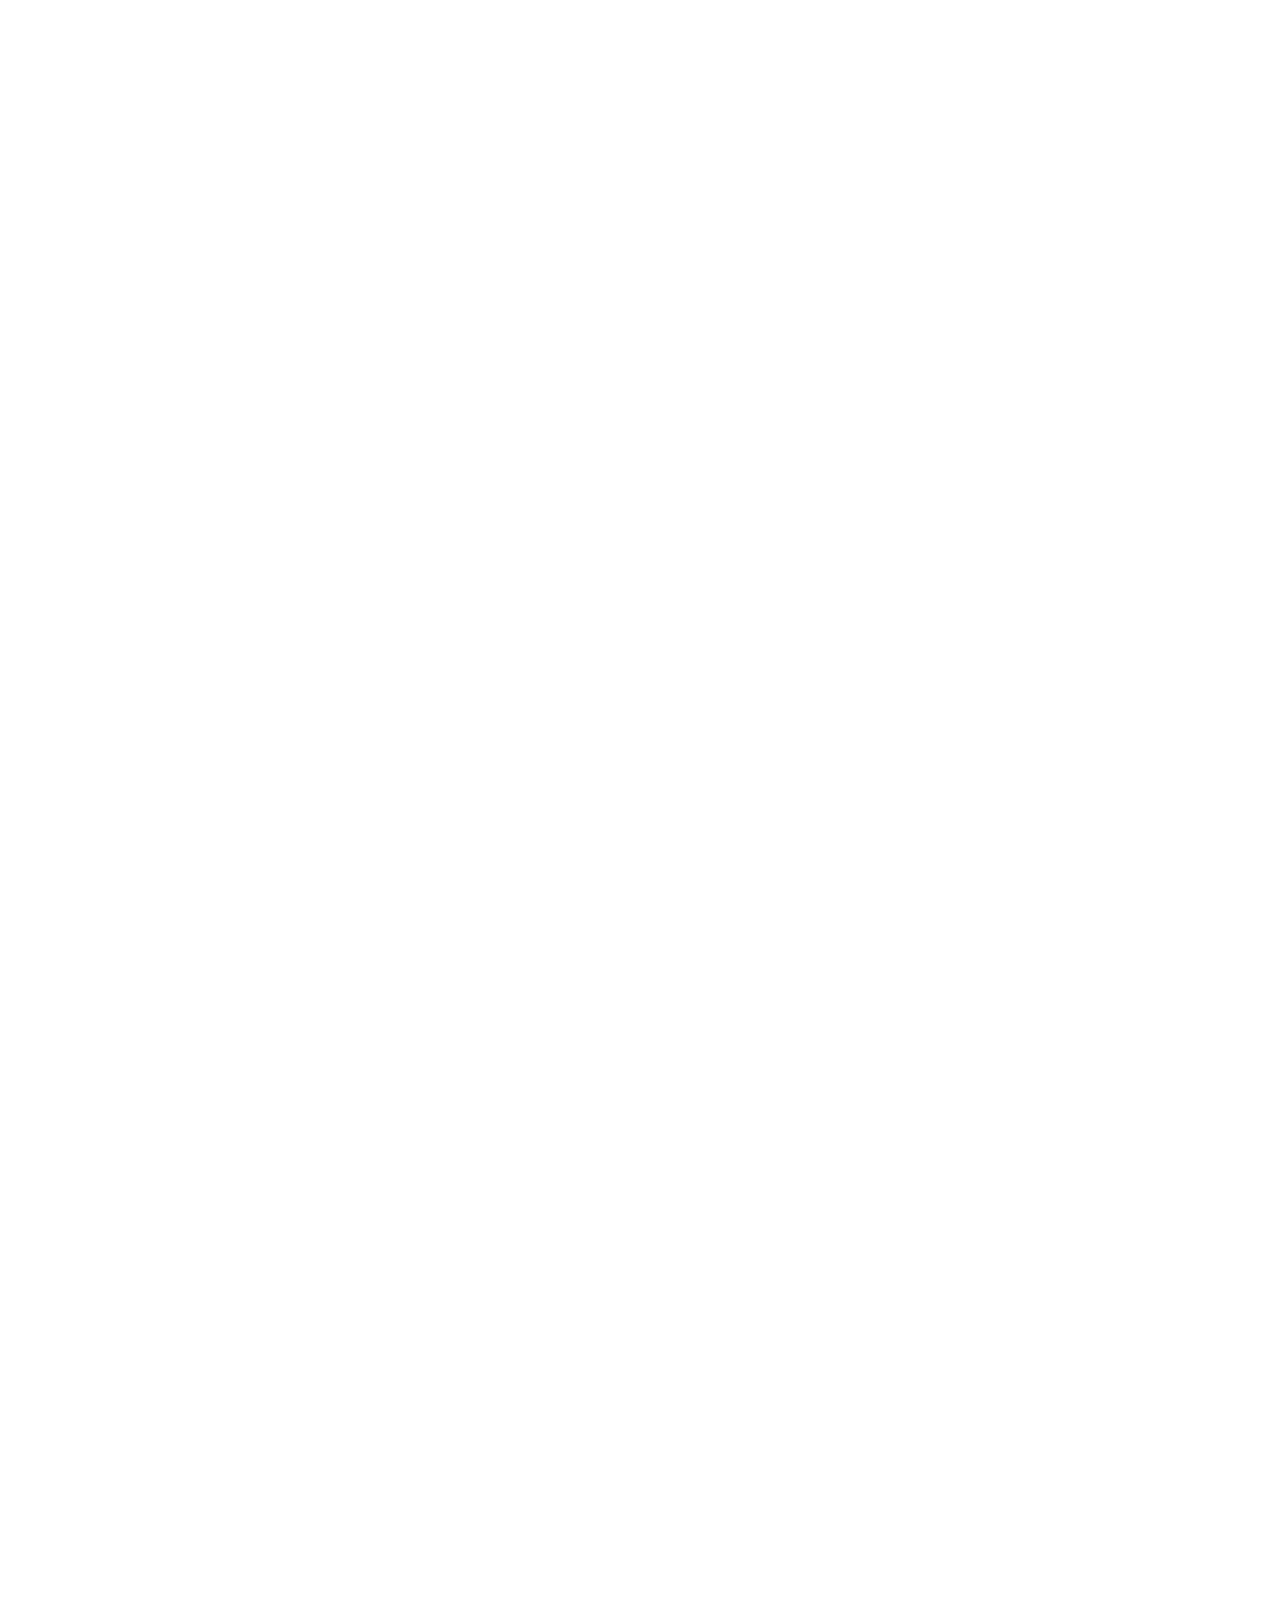
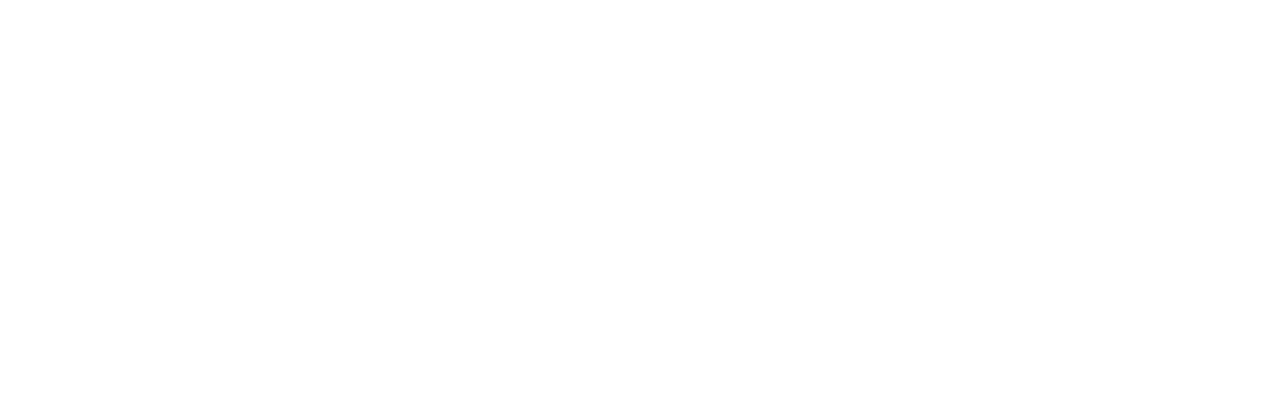
==== commit b23577f1: "share" ====
--- a/index.html
+++ b/index.html
@@ -451,6 +451,60 @@
                     </div>
                 </div>
             </section>
+            <!-- ===SHARE -->
+            <section class="share">
+                <div class="container">
+                    <div class="share-head">
+                        <h2 class="section__heading share__heading">
+                            Share the features that help your customers
+                        </h2>
+                        <p class="share__desc">
+                            You already know that the customer experience doesn't end with a sale —
+                            it's an ongoing work in progress that companies should be constantly
+                            seeking to improve and iterate on.
+                        </p>
+                    </div>
+                    <div class="share-body">
+                        <div class="share__list">
+                            <div class="share__item">
+                                <img src="./assets/icon/blog.svg" alt="Blog" class="share__img" />
+                                <h4 class="share__title">Blog</h4>
+                                <p class="share__desc-item">
+                                    We’ve researched numerous agencies and complied a list of
+                                    digital marketing agency blogs you should read to stay ahead of
+                                    your rivals and succeed online!
+                                </p>
+                            </div>
+                            <div class="share__item">
+                                <img
+                                    src="./assets/icon/document.svg"
+                                    alt="Documention"
+                                    class="share__img"
+                                />
+                                <h4 class="share__title">Documention</h4>
+                                <p class="share__desc-item">
+                                    In this article, we discuss the different types of
+                                    documentation, what makes for great technical documentation, and
+                                    provide examples.
+                                </p>
+                            </div>
+                            <div class="share__item">
+                                <img
+                                    src="./assets/icon/customers.svg"
+                                    alt="Customers"
+                                    class="share__img"
+                                />
+                                <h4 class="share__title">Customers</h4>
+                                <p class="share__desc-item">
+                                    Your customers have high expectations — and if your business
+                                    can't meet them, they're going to leave you for your
+                                    competitors.
+                                </p>
+                            </div>
+                        </div>
+                    </div>
+                </div>
+            </section>
         </main>
     </body>
 </html>
--- a/assets/css/styles.css
+++ b/assets/css/styles.css
@@ -759,3 +759,70 @@
     right: -48px;
     top: -102px;
 }
+
+/* ===SHARE */
+.share {
+    margin-top: 80px;
+    padding: 60px 0;
+}
+
+.share-head {
+    text-align: center;
+    display: flex;
+    flex-direction: column;
+    align-items: center;
+}
+
+.share__heading::after {
+    display: none;
+}
+
+.share__desc {
+    margin-top: 20px;
+    font-weight: 500;
+    font-size: 1.6rem;
+    line-height: 1.62;
+    color: #7d8188;
+    width: 547px;
+}
+
+.share-body {
+    margin-top: 103px;
+}
+
+.share__list {
+    display: grid;
+    grid-template-columns: repeat(3, 1fr);
+    column-gap: 45px;
+}
+
+.share__item {
+    background: #fff;
+    min-height: 362px;
+    border: 1.5px solid #cecece;
+    border-radius: 160px;
+    padding: 60px 50px;
+    text-align: center;
+    transition: 0.5s;
+}
+
+.share__title {
+    margin-top: 26px;
+    font-weight: 600;
+    font-size: 2rem;
+    color: var(--primary-color);
+}
+
+.share__desc-item {
+    margin-top: 12px;
+    font-weight: 500;
+    font-size: 1.4rem;
+    line-height: 1.72;
+    color: #7d8188;
+}
+
+.share__item:hover {
+    transform: translateY(-59px);
+    box-shadow: 0px 36px 100px rgba(111, 120, 111, 0.2);
+    border: none;
+}
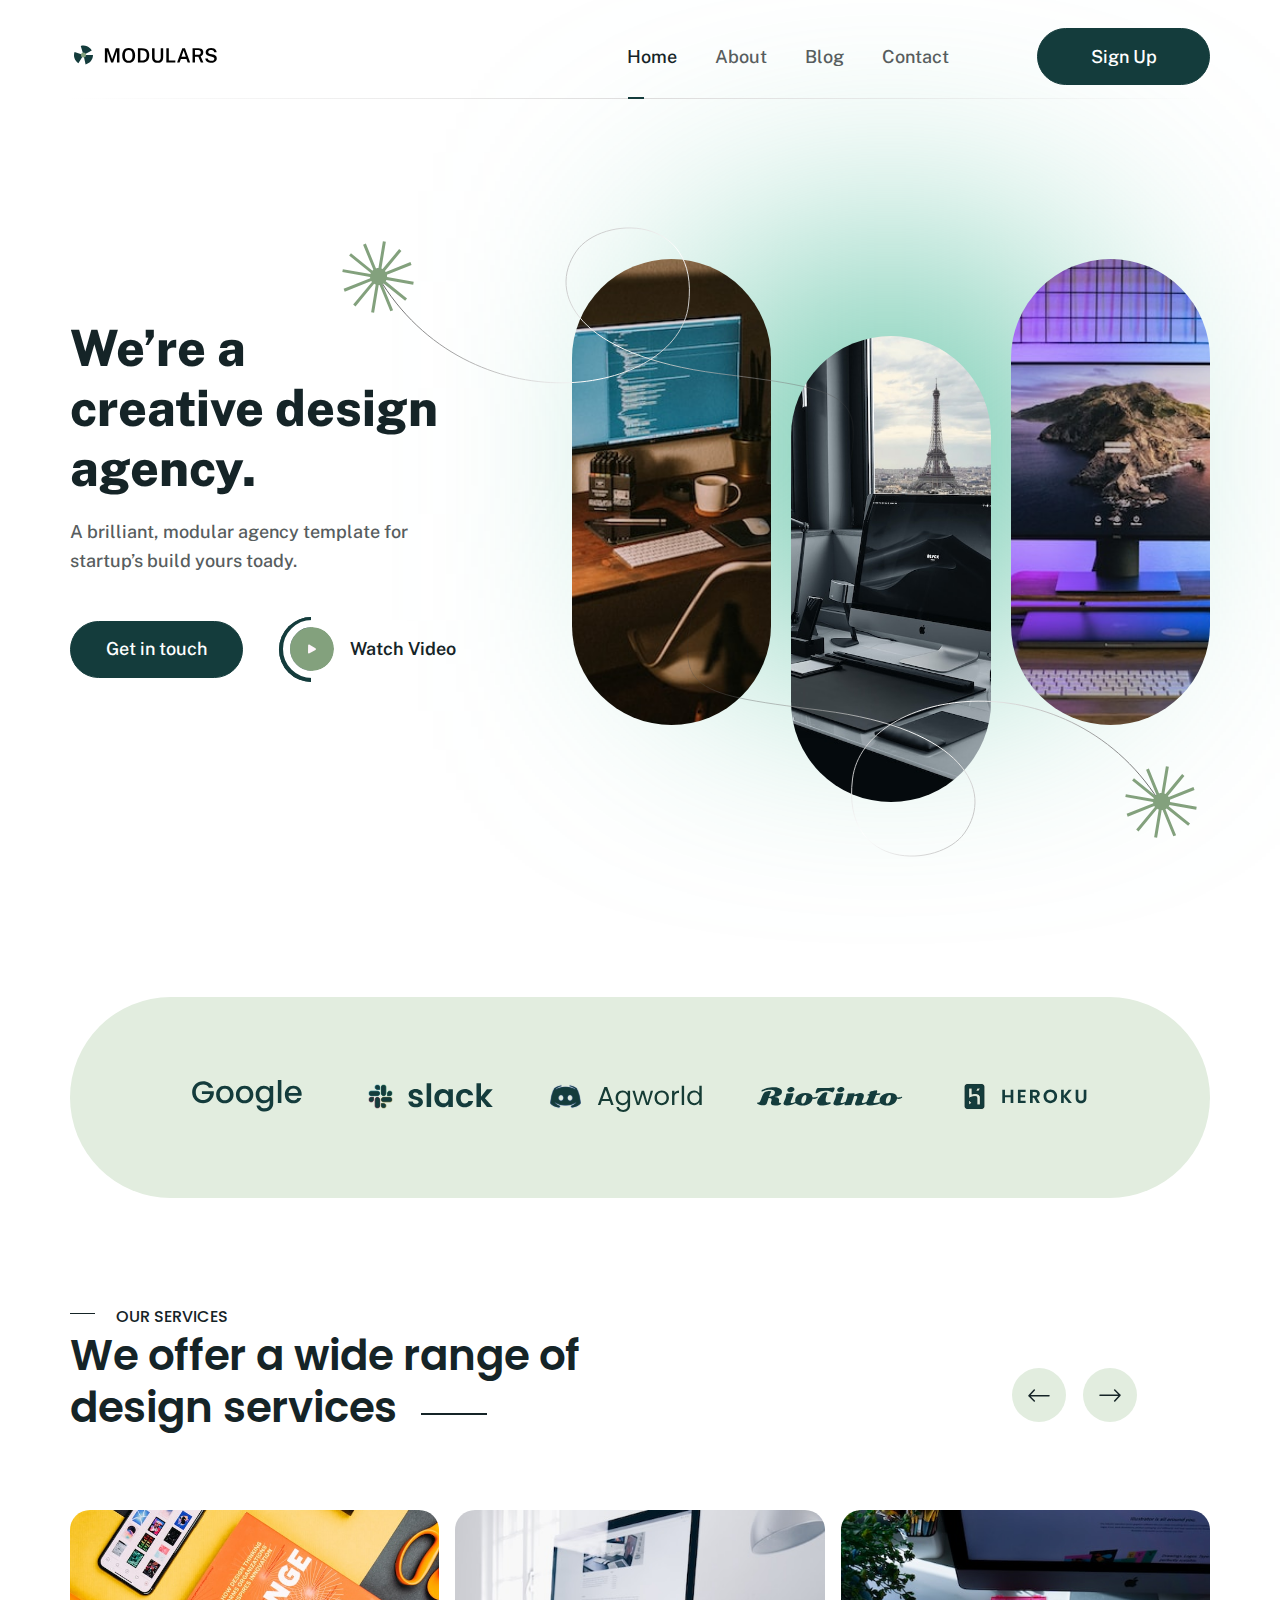
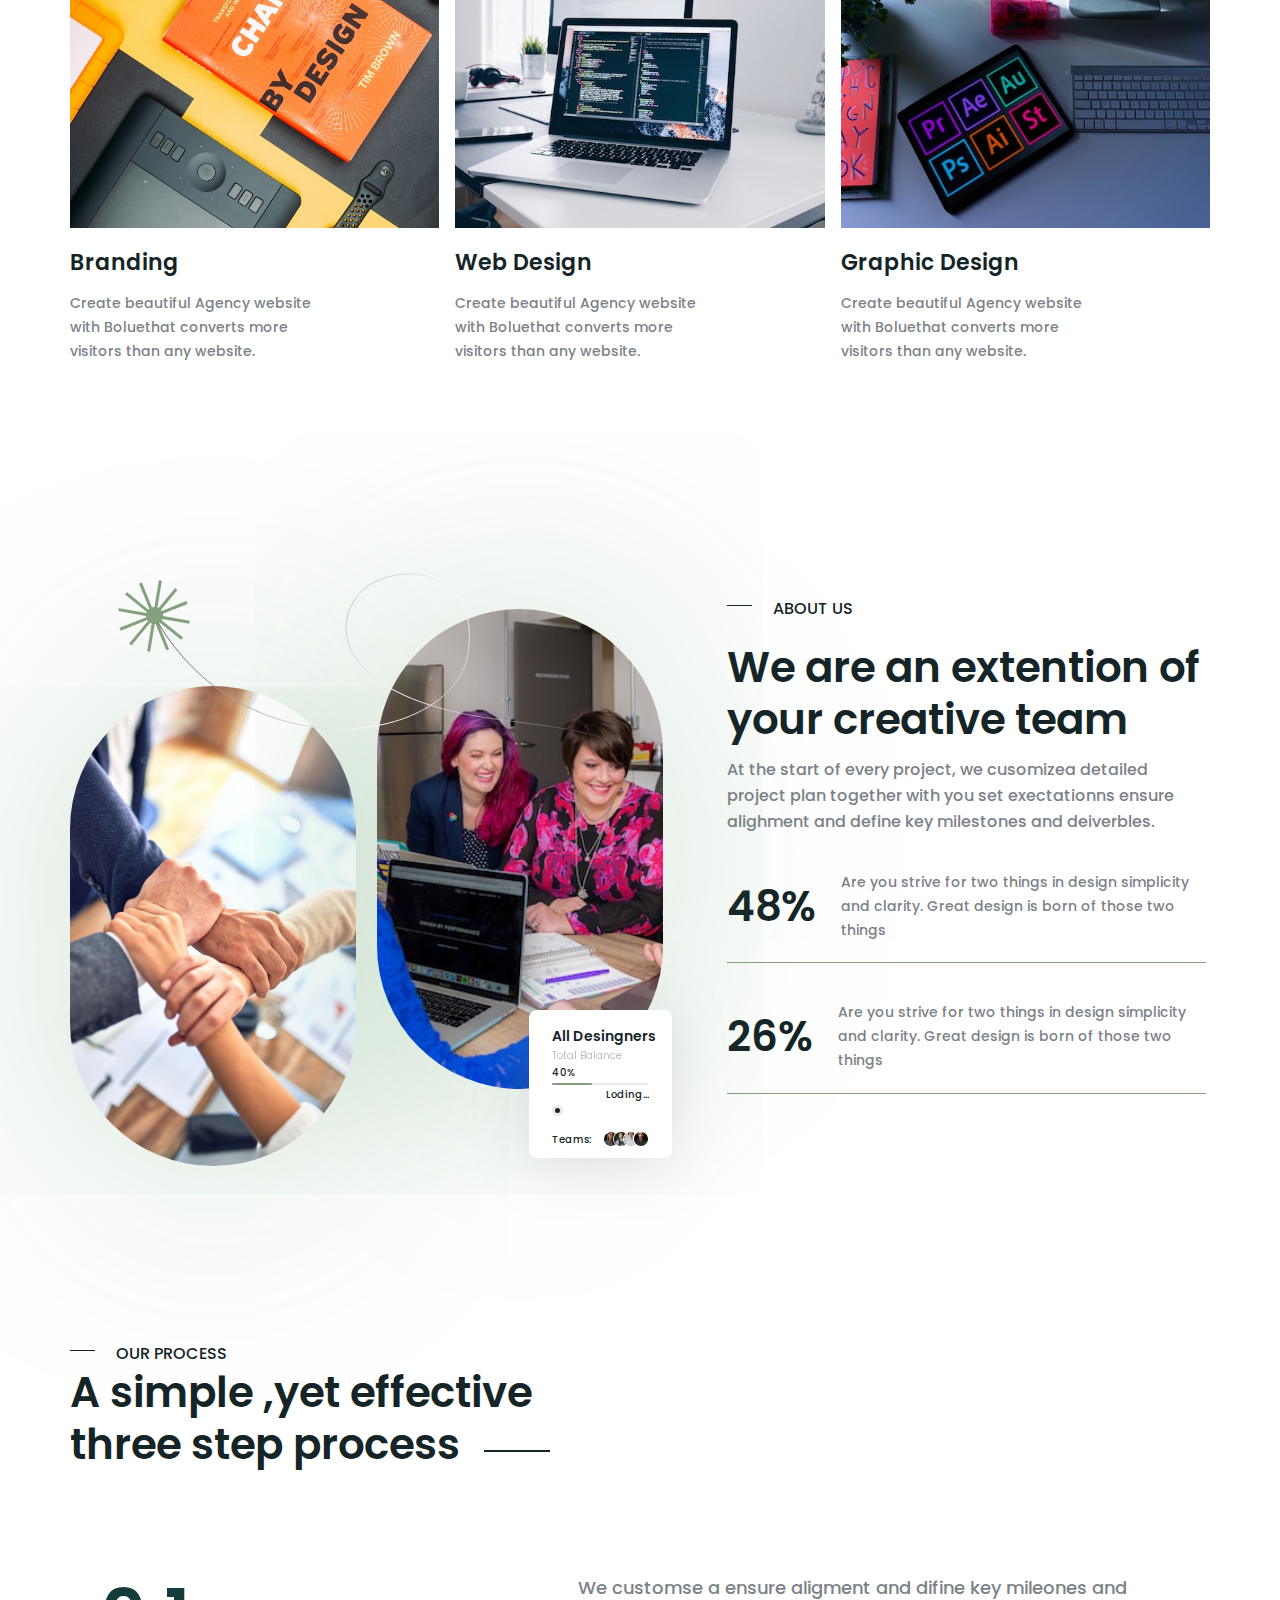
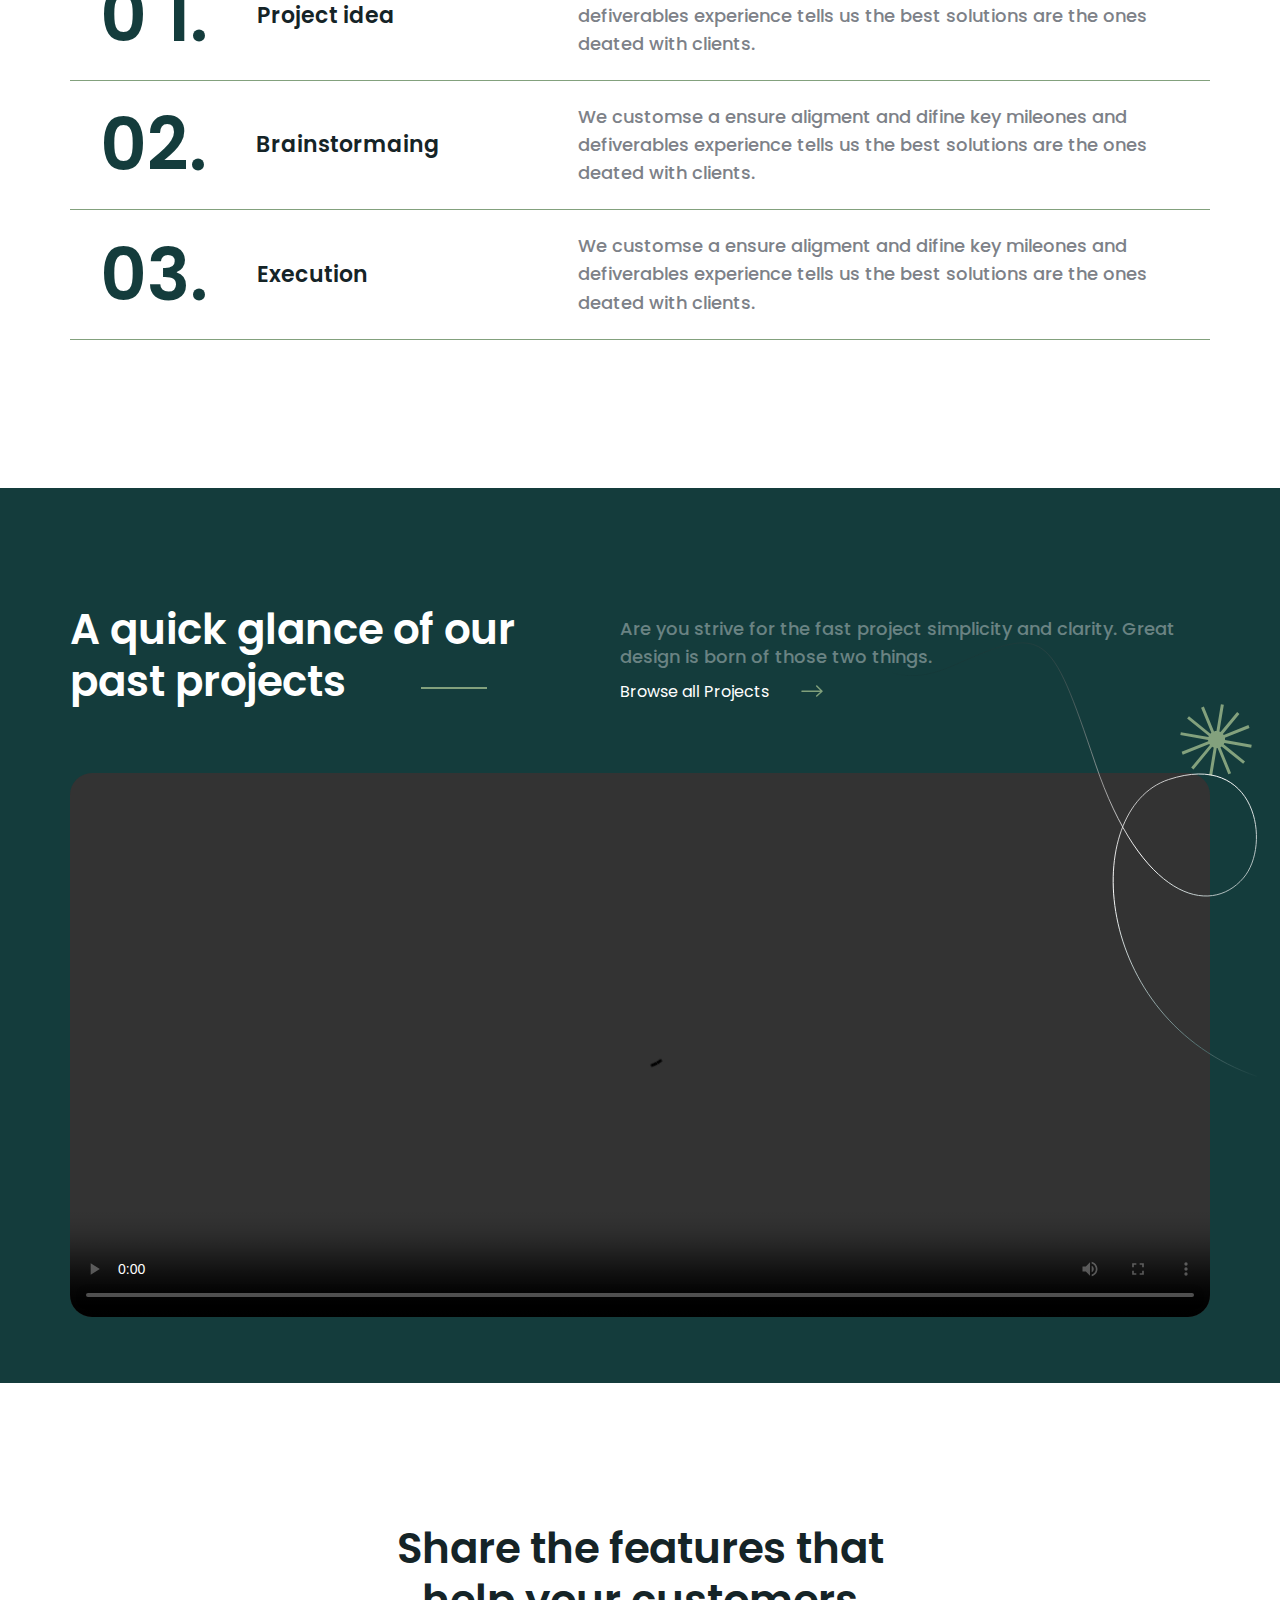
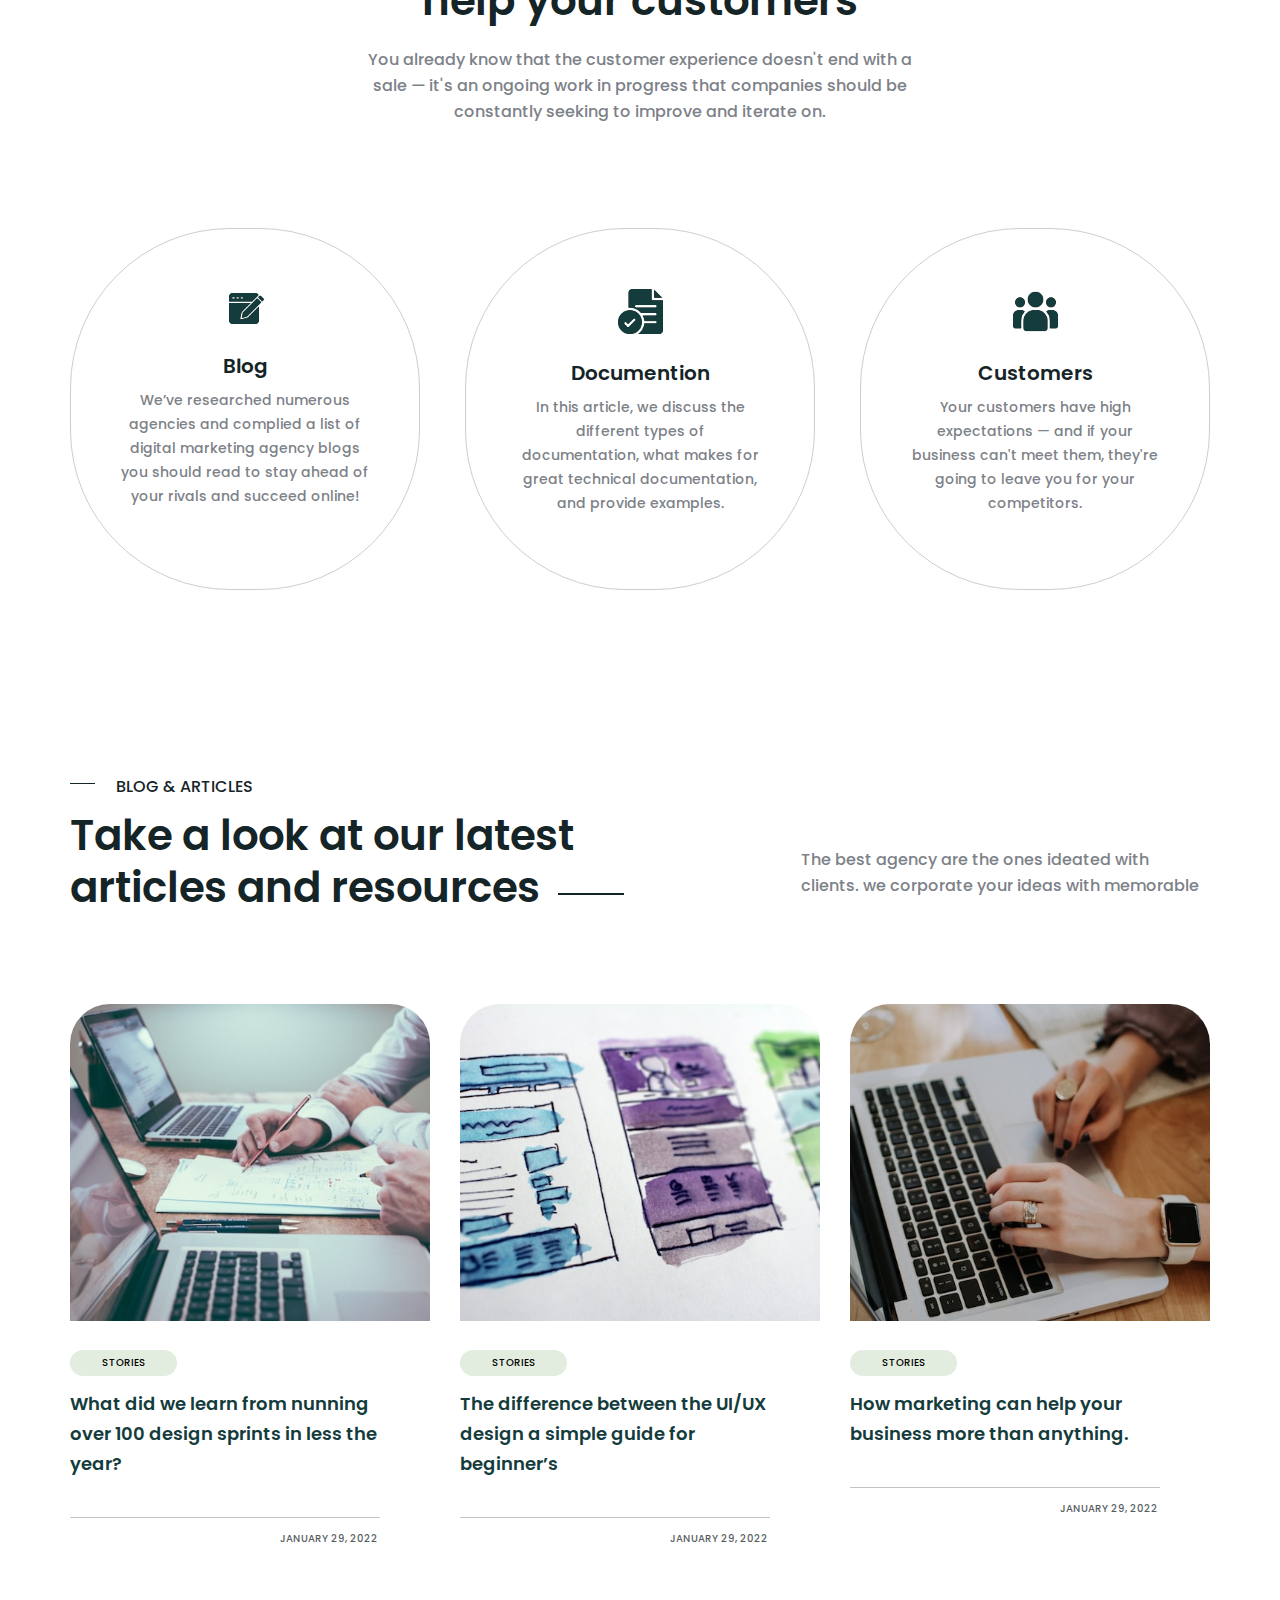
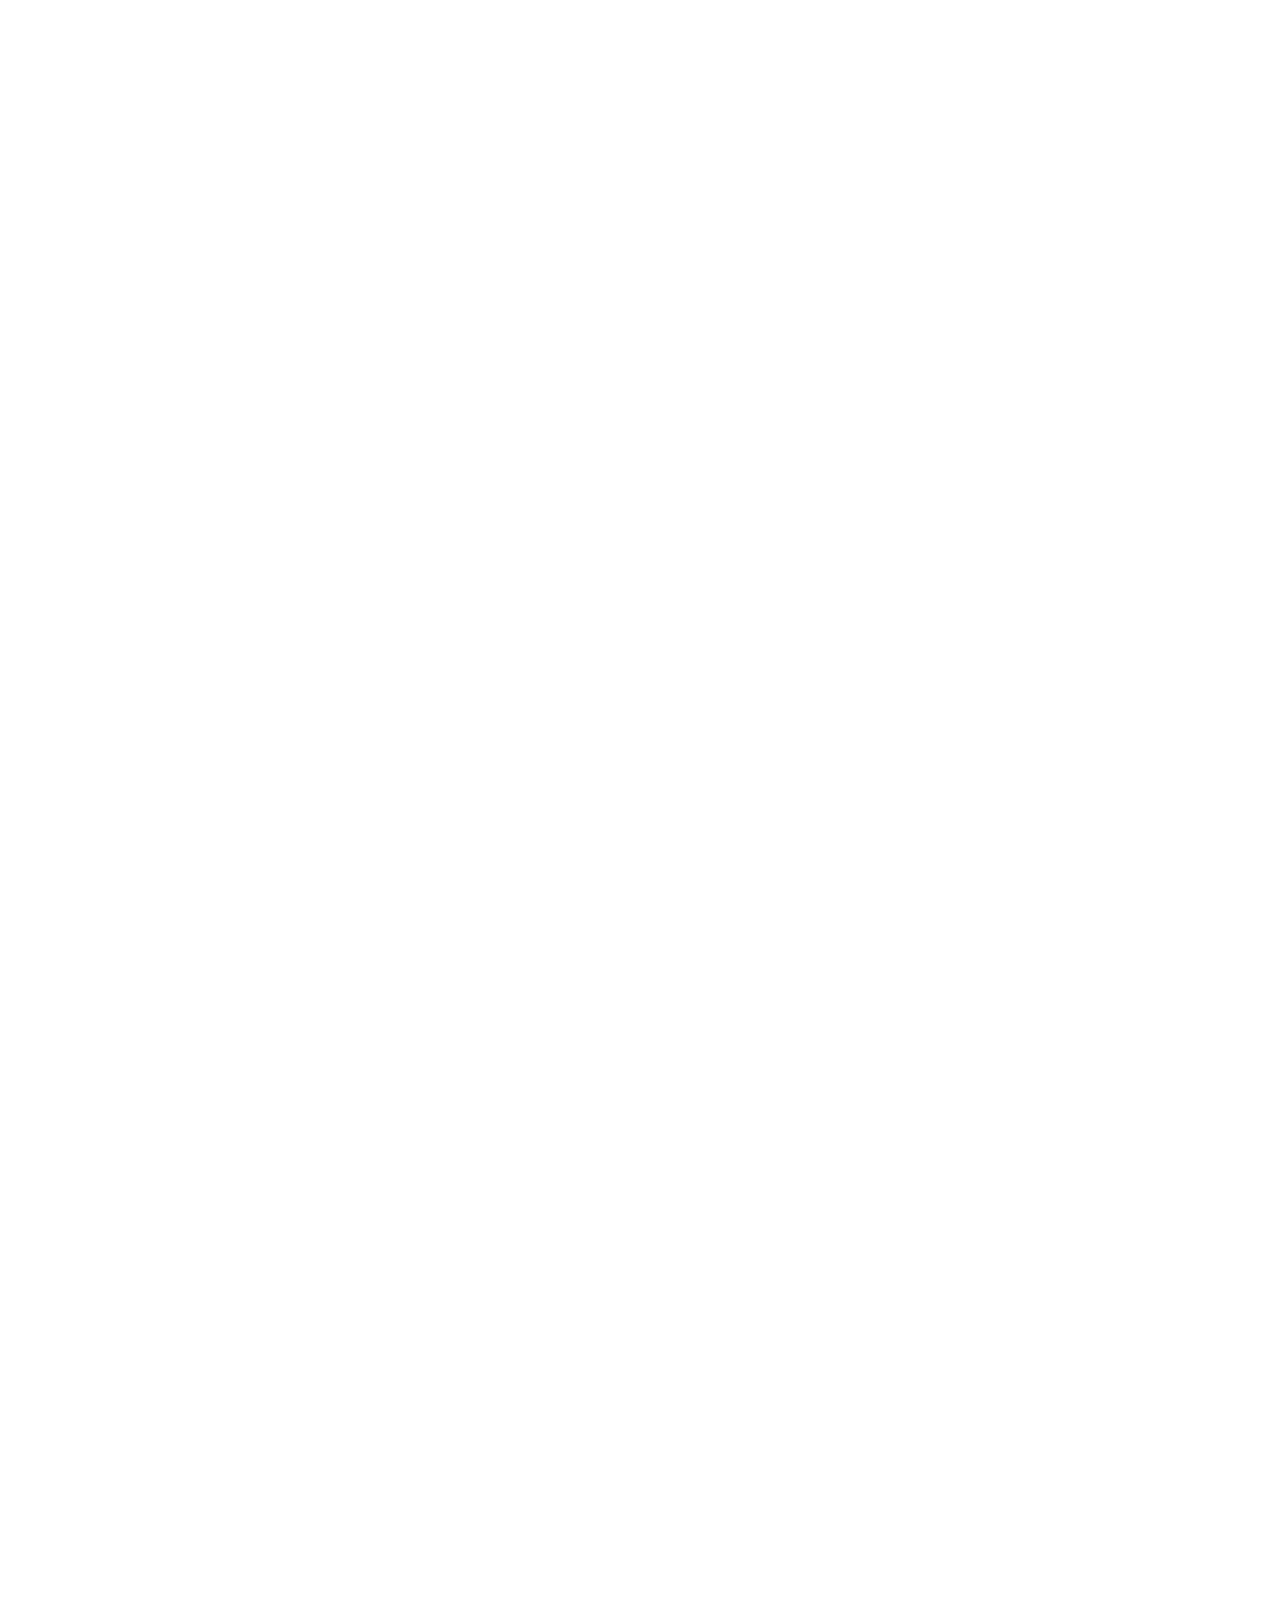
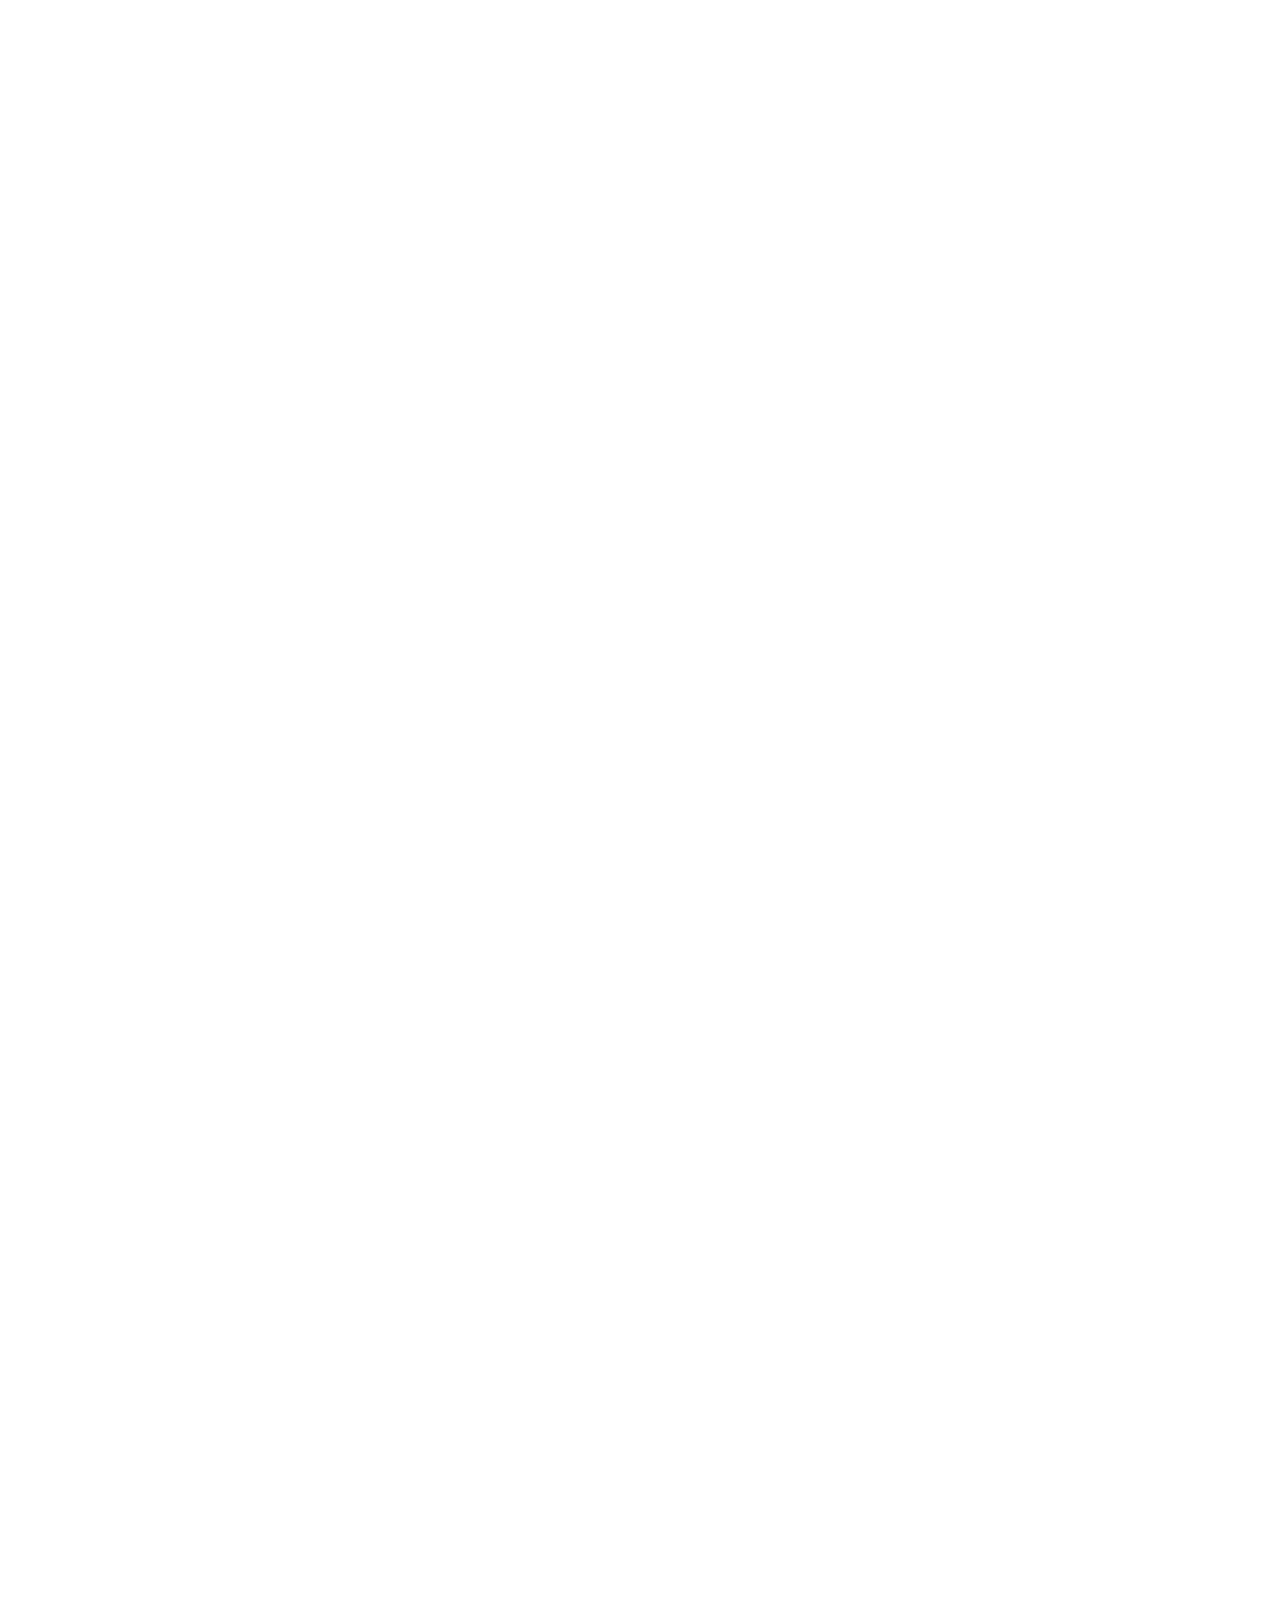
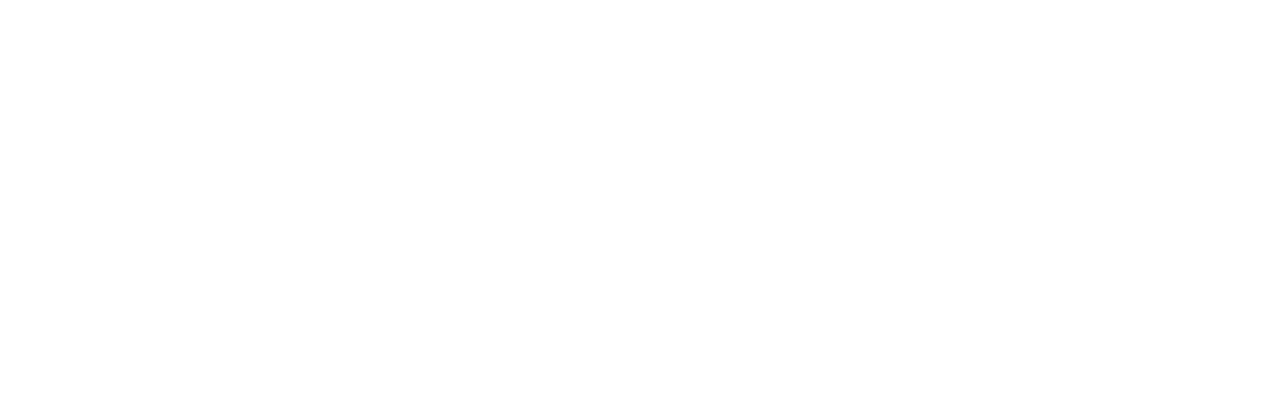
==== commit 0bbbc3f1: "blog" ====
--- a/index.html
+++ b/index.html
@@ -505,6 +505,72 @@
                     </div>
                 </div>
             </section>
+            <!-- ===BLOG -->
+            <section class="blog">
+                <div class="container">
+                    <div class="blog-head">
+                        <p class="section__topic">BLOG & ARTICLES</p>
+                        <div class="blog-head__row">
+                            <h2 class="section__heading blog__heading">
+                                Take a look at our latest articles and resources
+                            </h2>
+                            <p class="blog__desc">
+                                The best agency are the ones ideated with clients. we corporate your
+                                ideas with memorable
+                            </p>
+                        </div>
+                    </div>
+                    <div class="blog__list">
+                        <div class="blog__item">
+                            <a href="" class="blog_img-link">
+                                <img src="./assets/img/blog01.jpg" alt="" class="blog__img" />
+                            </a>
+                            <div class="blog-infor">
+                                <a href="" class="blog__learn-more">STORIES</a>
+                                <h3 class="blog__title">
+                                    <a href="#!" class="blog__title-link"
+                                        >What did we learn from nunning over 100 design sprints in
+                                        less the year?</a
+                                    >
+                                </h3>
+                                <div class="blog__hr"></div>
+                                <p class="blog__date">JANUARY 29, 2022</p>
+                            </div>
+                        </div>
+                        <div class="blog__item">
+                            <a href="" class="blog_img-link">
+                                <img src="./assets/img/blog02.jpg" alt="" class="blog__img" />
+                            </a>
+                            <div class="blog-infor">
+                                <a href="" class="blog__learn-more">STORIES</a>
+                                <h3 class="blog__title">
+                                    <a href="#!" class="blog__title-link"
+                                        >The difference between the UI/UX design a simple guide for
+                                        beginner’s</a
+                                    >
+                                </h3>
+                                <div class="blog__hr"></div>
+                                <p class="blog__date">JANUARY 29, 2022</p>
+                            </div>
+                        </div>
+                        <div class="blog__item">
+                            <a href="" class="blog_img-link">
+                                <img src="./assets/img/blog03.jpg" alt="" class="blog__img" />
+                            </a>
+                            <div class="blog-infor">
+                                <a href="" class="blog__learn-more">STORIES</a>
+                                <h3 class="blog__title">
+                                    <a href="#!" class="blog__title-link"
+                                        >How marketing can help your business more than anything.</a
+                                    >
+                                </h3>
+                                <div class="blog__hr"></div>
+                                <p class="blog__date">JANUARY 29, 2022</p>
+                            </div>
+                        </div>
+                    </div>
+                </div>
+            </section>
         </main>
     </body>
 </html>
--- a/assets/css/styles.css
+++ b/assets/css/styles.css
@@ -826,3 +826,121 @@
     box-shadow: 0px 36px 100px rgba(111, 120, 111, 0.2);
     border: none;
 }
+
+/* ===BLOG */
+.blog {
+    margin-top: 64px;
+    padding: 60px 0;
+}
+
+.blog-head__row {
+    display: flex;
+    justify-content: space-between;
+    margin-top: 10px;
+}
+
+.blog__heading {
+    width: 520px;
+}
+
+.blog__heading::after {
+    right: -34px;
+}
+
+.blog__desc {
+    width: 409px;
+    margin-bottom: 15px;
+    align-self: flex-end;
+    font-weight: 500;
+    font-size: 1.6rem;
+    line-height: 1.62;
+    color: #7d8188;
+}
+
+.blog__list {
+    display: grid;
+    grid-template-columns: repeat(3, 1fr);
+    column-gap: 30px;
+    margin-top: 90px;
+}
+
+.blog__item {
+    overflow: hidden;
+    border-radius: 40px;
+    transition: 0.5s;
+}
+
+.blog__img {
+    width: 100%;
+    height: 317px;
+    object-fit: cover;
+}
+
+.blog-infor {
+    transition: 0.5s;
+    padding: 26px 30px 12px 0;
+}
+
+.blog__learn-more {
+    display: inline-flex;
+    align-items: center;
+    justify-content: center;
+    width: 107px;
+    height: 26px;
+    background: #e2eddf;
+    border-radius: 20px;
+    font-weight: 500;
+    font-size: 1rem;
+    transition: 0.5s;
+    color: #000000;
+}
+
+.blog__title {
+    margin-top: 13px;
+}
+
+.blog__title-link {
+    font-weight: 600;
+    font-size: 1.8rem;
+    line-height: 1.67;
+    color: var(--color-143C3C);
+}
+
+.blog__hr {
+    margin-top: 38px;
+    width: 94%;
+    height: 1px;
+    transition: 0.5s;
+    background: #c4c4c4;
+}
+
+.blog__date {
+    margin-top: 16px;
+    font-weight: 500;
+    font-size: 1rem;
+    text-align: end;
+    color: #575d5e;
+    transition: 0.5s;
+    margin-right: 22px;
+}
+
+.blog__item:hover {
+    box-shadow: 0px 12px 74px rgba(91, 91, 91, 0.25);
+}
+
+.blog__item:hover .blog-infor {
+    padding: 26px 30px 12px;
+}
+
+.blog__item:hover .blog__hr {
+    width: 100%;
+}
+
+.blog__item:hover .blog__date {
+    margin-right: 0;
+}
+
+.blog__item:hover .blog__learn-more {
+    background: var(--primary-color);
+    color: #fff;
+}
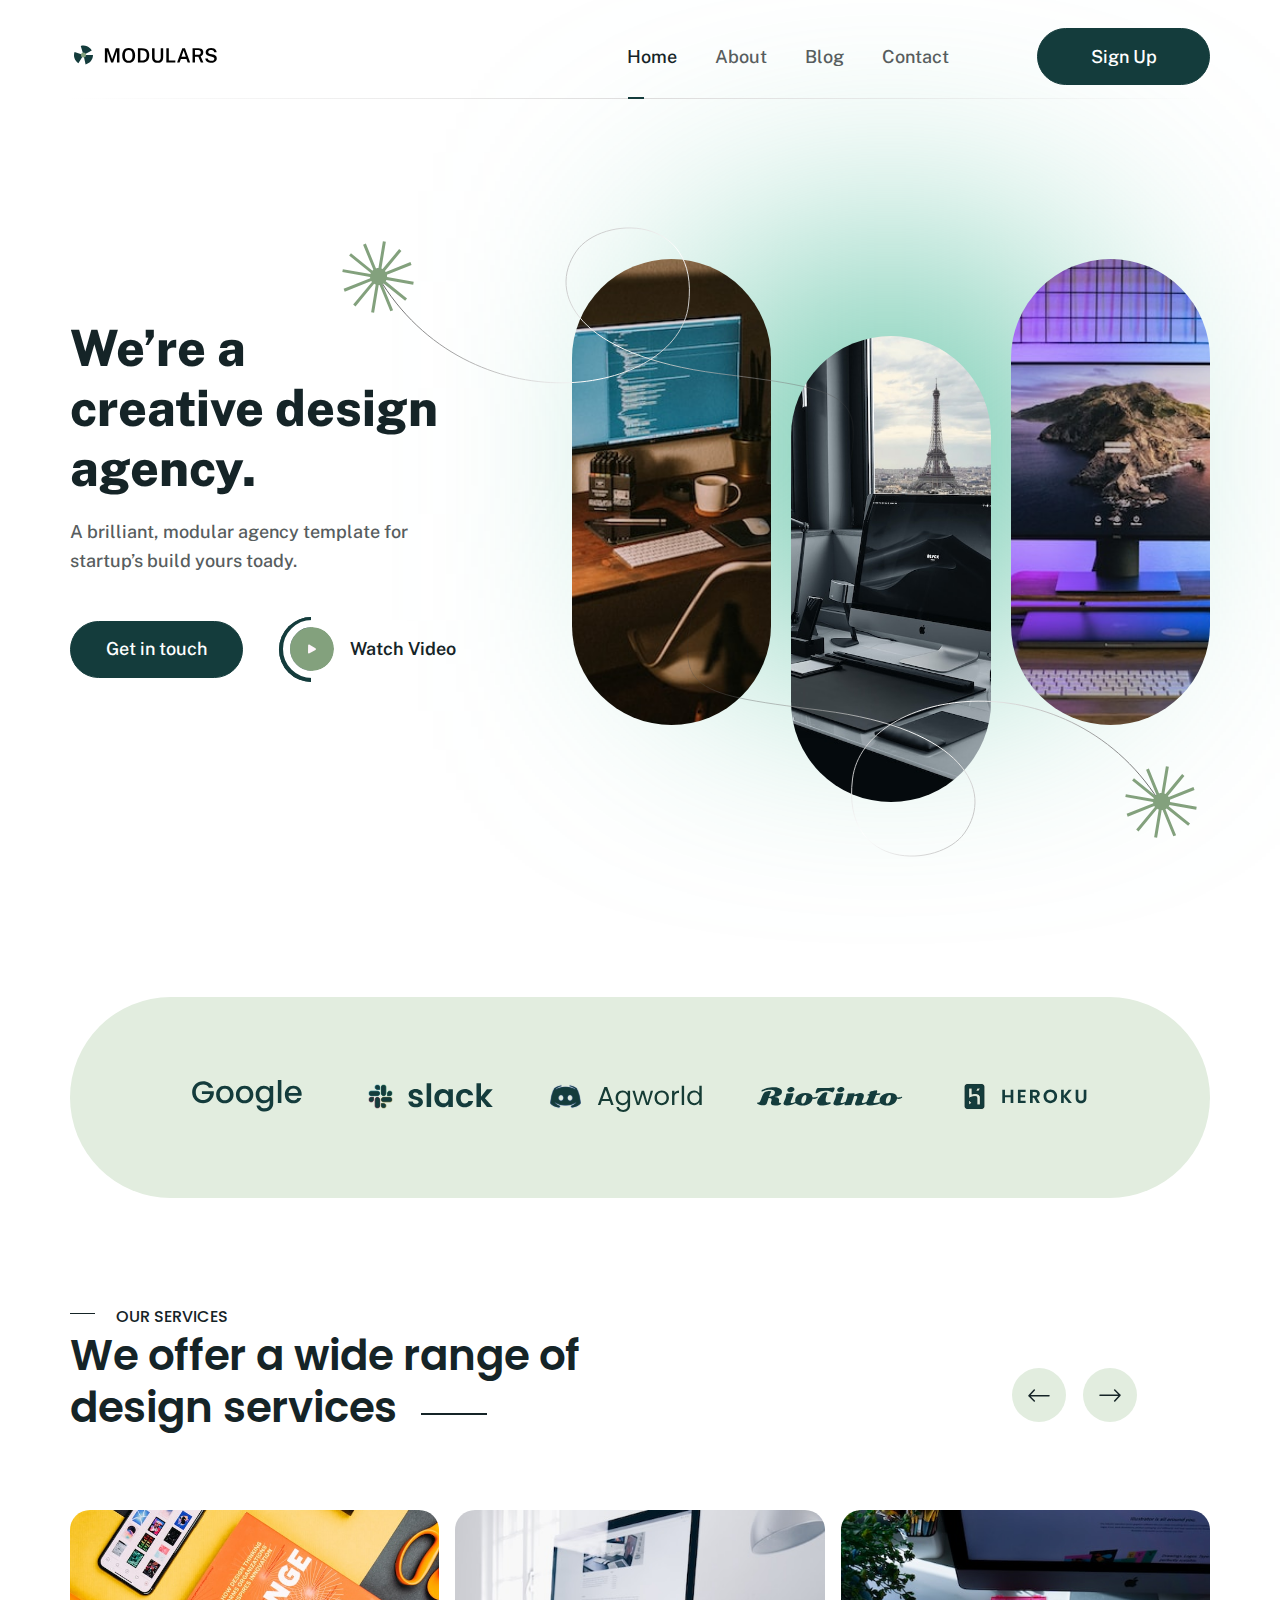
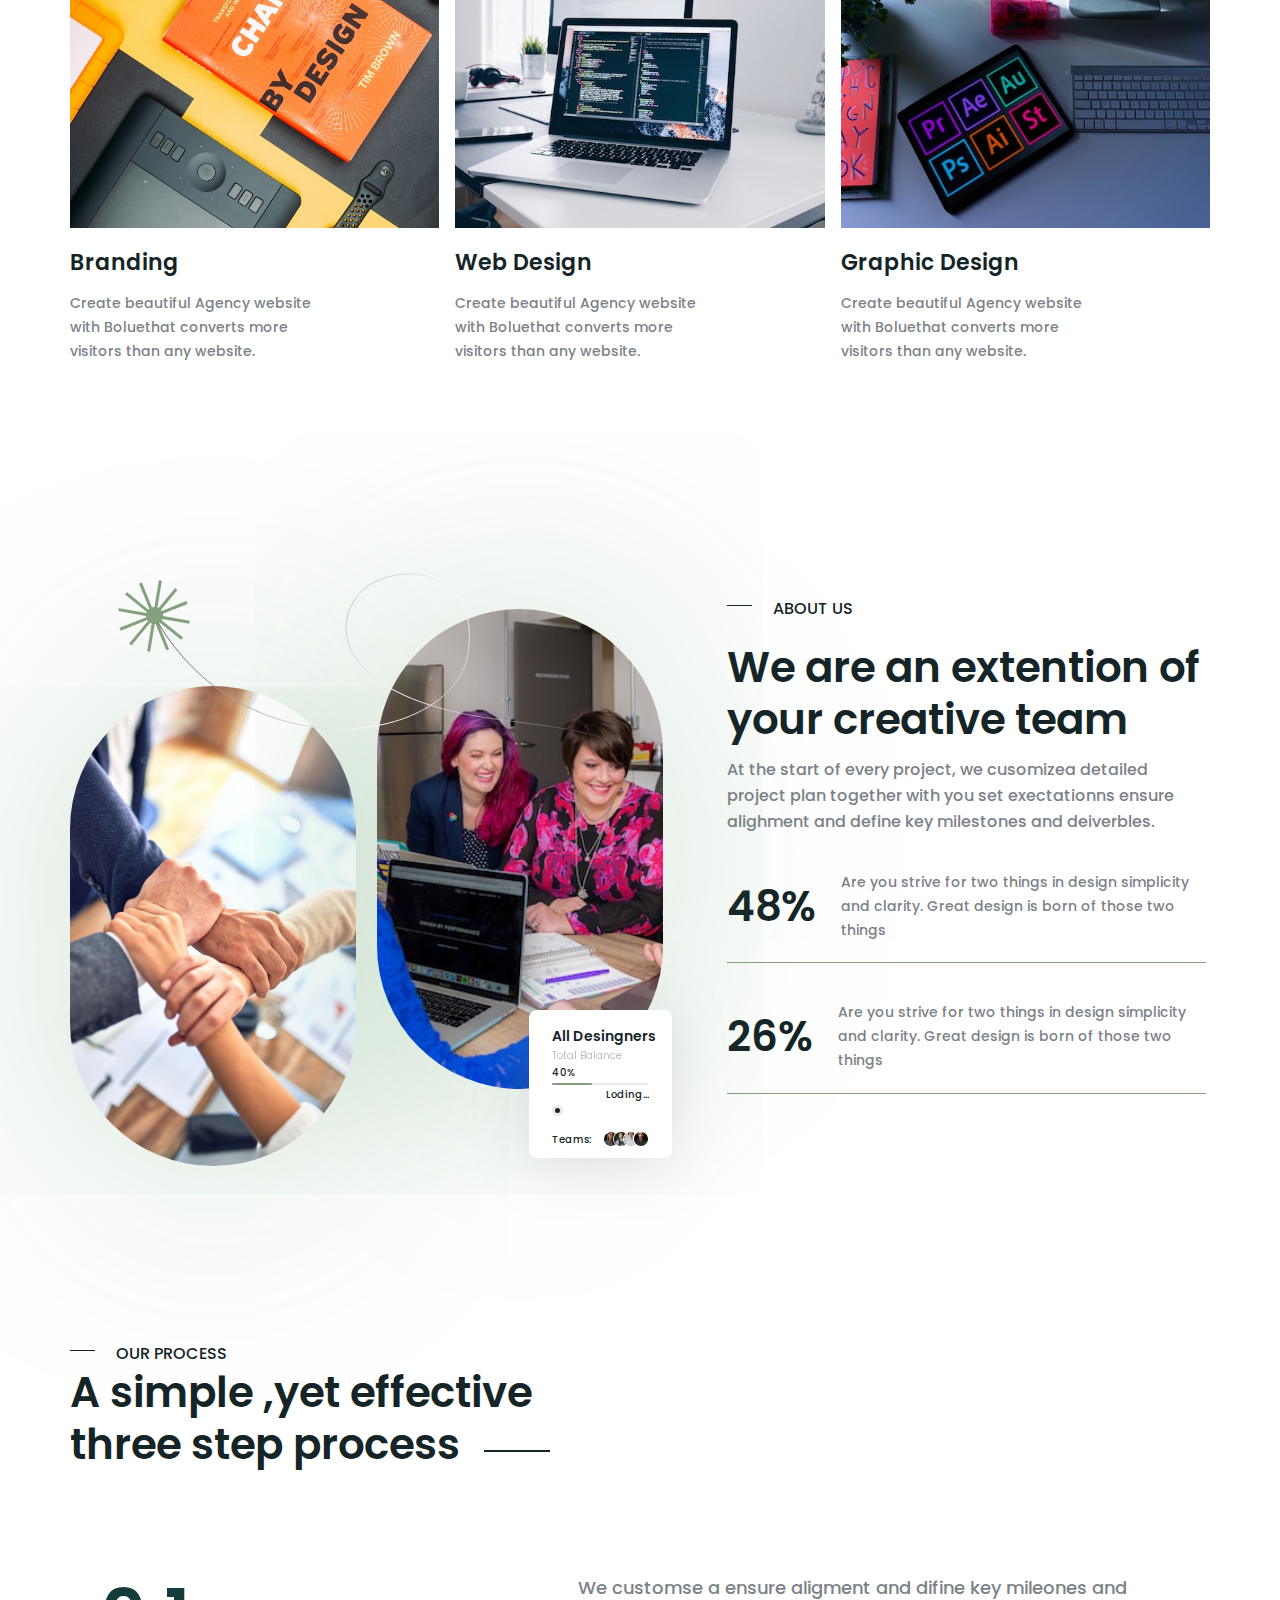
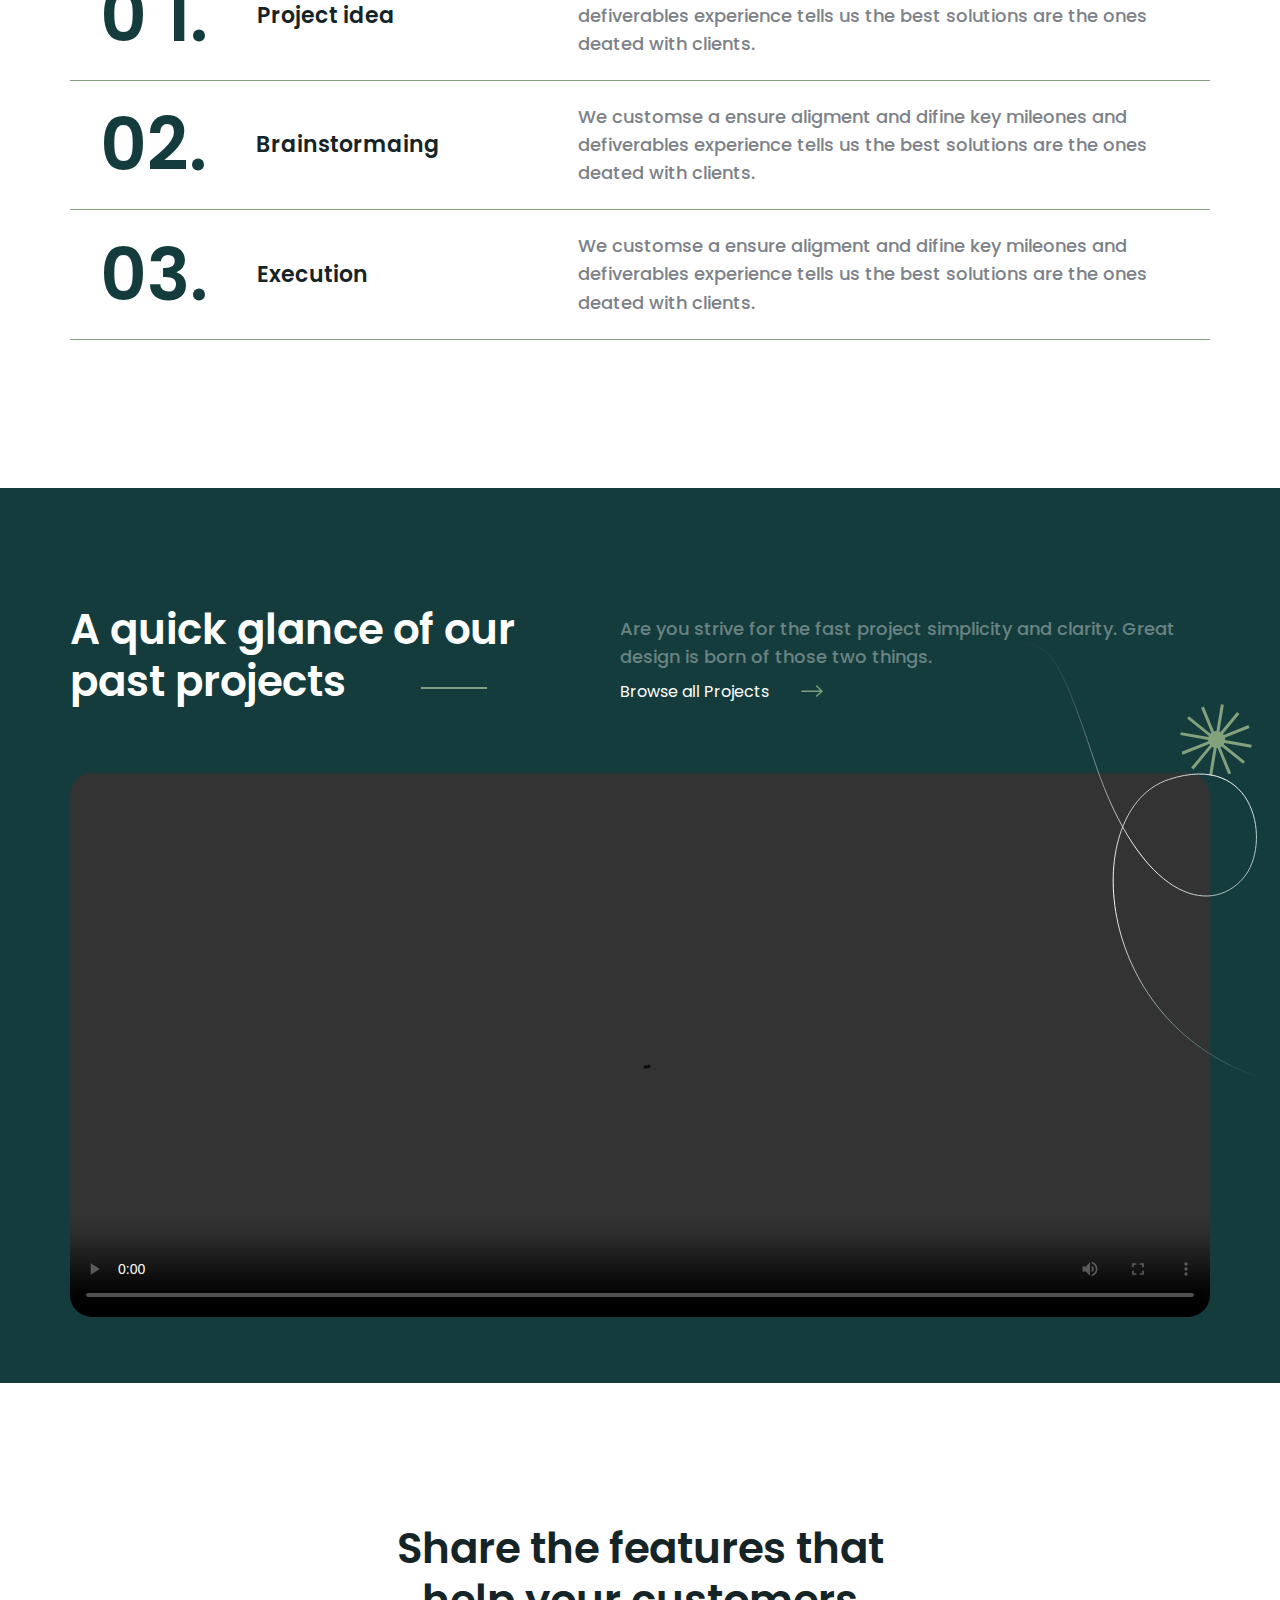
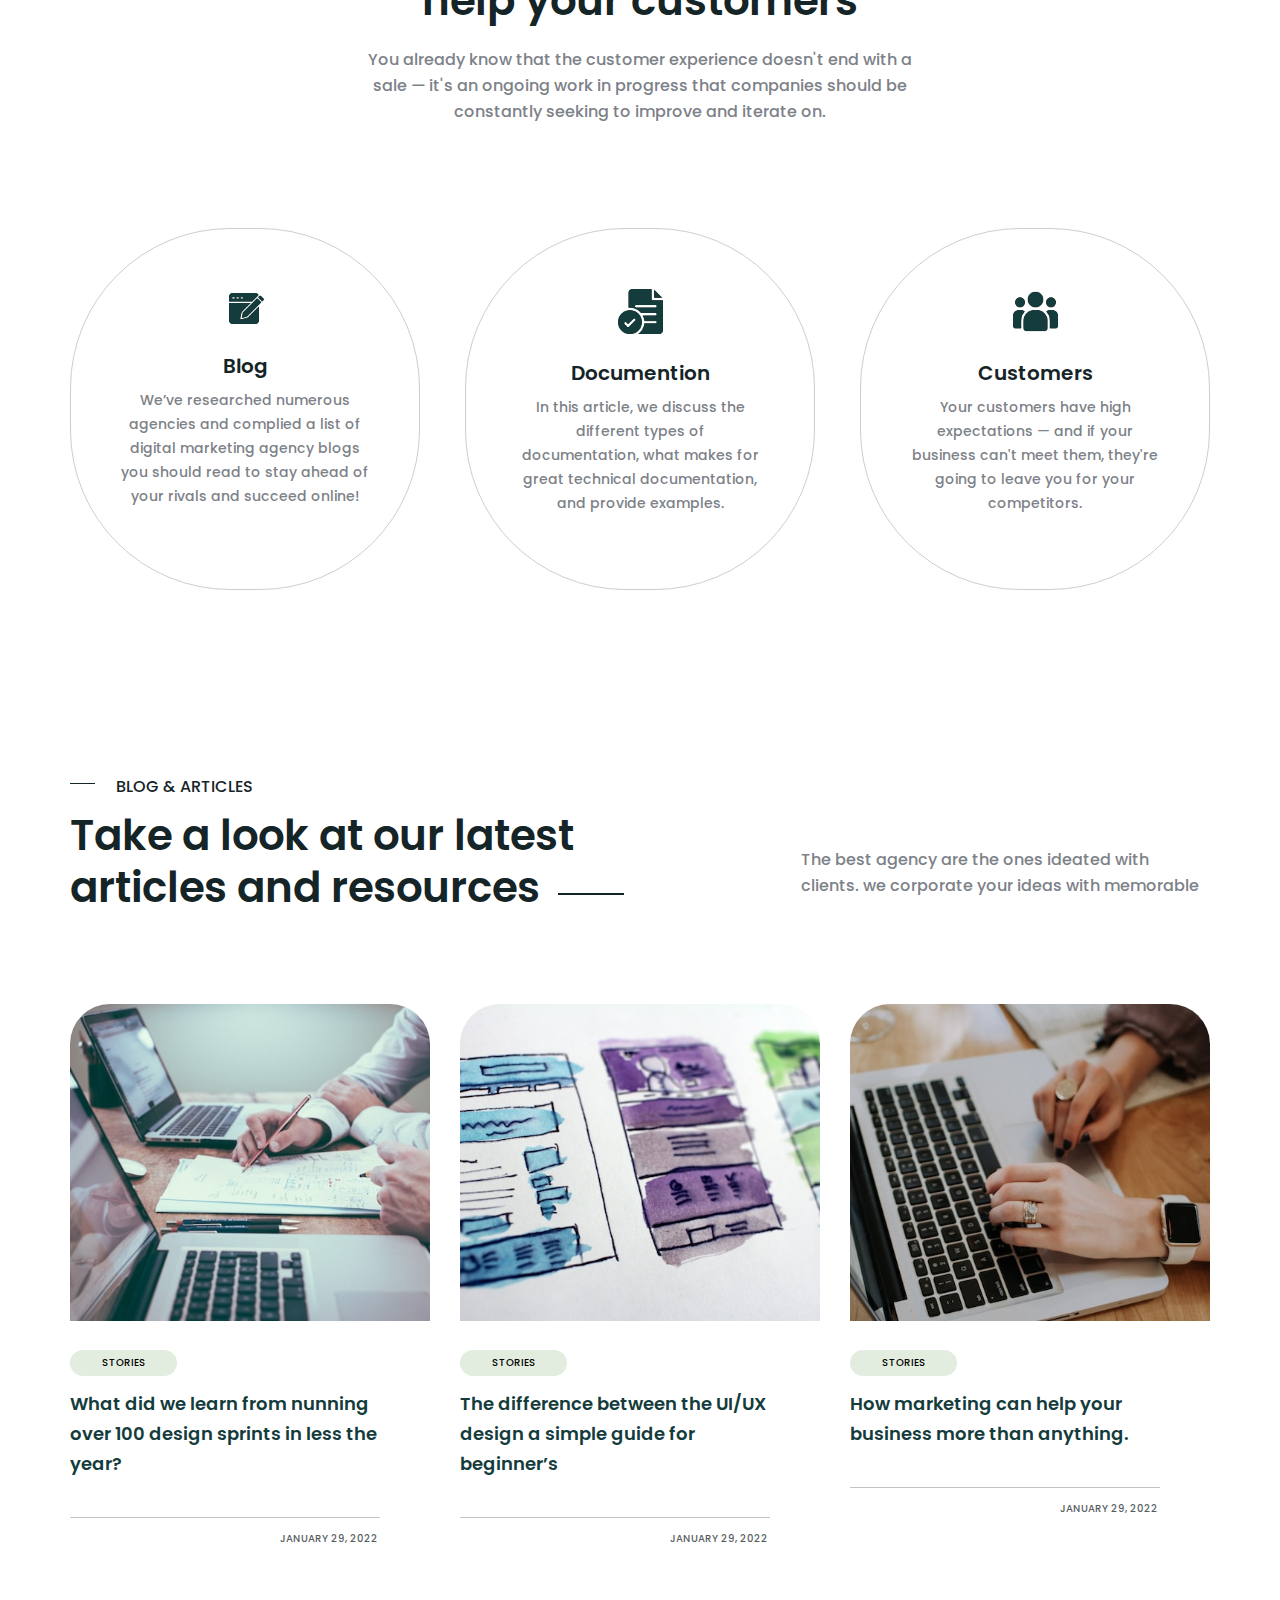
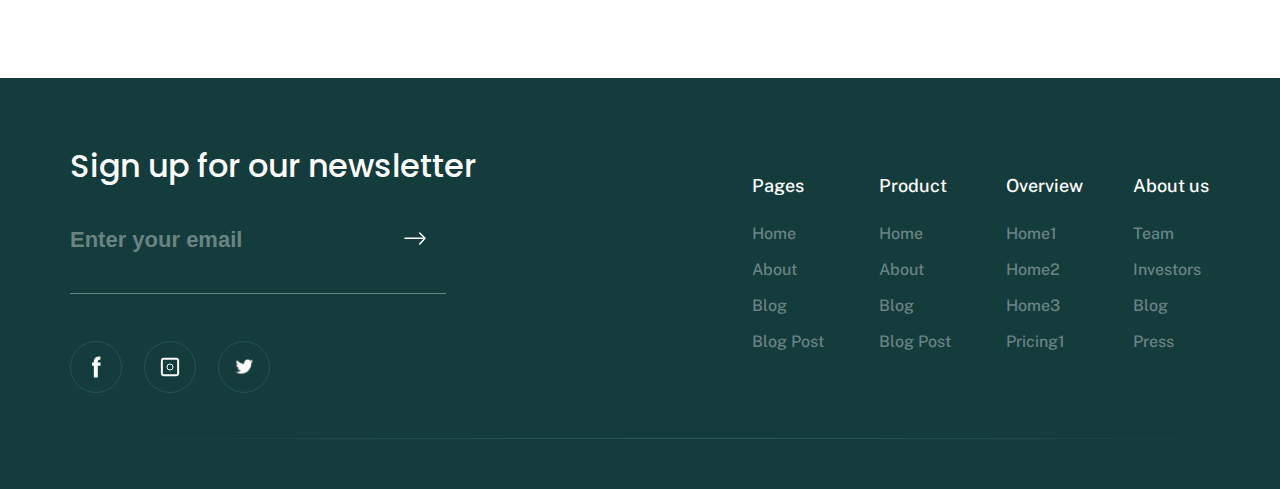
==== commit 65cbcf6d: "footer" ====
--- a/index.html
+++ b/index.html
@@ -56,7 +56,7 @@
         <link rel="stylesheet" href="./assets/css/styles.css" />
     </head>
 
-    <body style="height: 10000px">
+    <body>
         <!-- ===HEADER -->
         <header class="header">
             <div class="container">
@@ -572,5 +572,101 @@
                 </div>
             </section>
         </main>
+        <!-- ===FOOTER -->
+        <footer class="footer">
+            <div class="container">
+                <div class="footer-row">
+                    <div class="footer_head">
+                        <h2 class="footer__heading">Sign up for our newsletter</h2>
+                        <div class="footer-form">
+                            <form action="#">
+                                <input
+                                    type="text"
+                                    placeholder="Enter your email"
+                                    class="footer-form__input"
+                                />
+                            </form>
+                            <button class="footer-form__submit">
+                                <svg
+                                    class="footer-form__img"
+                                    width="22"
+                                    height="13"
+                                    viewBox="0 0 22 13"
+                                    fill="none"
+                                    xmlns="http://www.w3.org/2000/svg"
+                                >
+                                    <path
+                                        d="M21 6.82353H0.999999M0.999999 6.82353L6.29412 1M0.999999 6.82353L6.29412 12"
+                                        stroke="currentColor"
+                                        stroke-width="1.5"
+                                        stroke-linecap="round"
+                                        stroke-linejoin="round"
+                                    />
+                                </svg>
+                            </button>
+                        </div>
+                        <div class="footer-social__list">
+                            <div class="footer-social__item">
+                                <img src="./assets/icon/facebook.svg" alt="Facebook" />
+                            </div>
+                            <div class="footer-social__item">
+                                <img
+                                    src="./assets/icon/instagram01.svg"
+                                    alt="Instagram"
+                                    class="footer-social__img-position"
+                                />
+                                <img
+                                    src="./assets/icon/instagram02.svg"
+                                    alt="Instagram"
+                                    class="footer-social__img-position"
+                                />
+                            </div>
+                            <div class="footer-social__item">
+                                <img src="./assets/icon/tiwtter.svg" alt="Tiwtter" />
+                            </div>
+                        </div>
+                    </div>
+                    <div class="footer-columns">
+                        <div class="footer-column">
+                            <h3 class="footer-column__title">Pages</h3>
+                            <ul class="footer-column__list">
+                                <li class="footer-column__item">Home</li>
+                                <li class="footer-column__item">About</li>
+                                <li class="footer-column__item">Blog</li>
+                                <li class="footer-column__item">Blog Post</li>
+                            </ul>
+                        </div>
+                        <div class="footer-column">
+                            <h3 class="footer-column__title">Product</h3>
+                            <ul class="footer-column__list">
+                                <li class="footer-column__item">Home</li>
+                                <li class="footer-column__item">About</li>
+                                <li class="footer-column__item">Blog</li>
+                                <li class="footer-column__item">Blog Post</li>
+                            </ul>
+                        </div>
+                        <div class="footer-column">
+                            <h3 class="footer-column__title">Overview</h3>
+                            <ul class="footer-column__list">
+                                <li class="footer-column__item">Home1</li>
+                                <li class="footer-column__item">Home2</li>
+                                <li class="footer-column__item">Home3</li>
+                                <li class="footer-column__item">Pricing1</li>
+                            </ul>
+                        </div>
+                        <div class="footer-column">
+                            <h3 class="footer-column__title">About us</h3>
+                            <ul class="footer-column__list">
+                                <li class="footer-column__item">Team</li>
+                                <li class="footer-column__item">Investors</li>
+                                <li class="footer-column__item">Blog</li>
+                                <li class="footer-column__item">Press</li>
+                            </ul>
+                        </div>
+                    </div>
+                </div>
+                <div class="footer__hr"></div>
+            </div>
+        </footer>
     </body>
 </html>
--- a/assets/css/styles.css
+++ b/assets/css/styles.css
@@ -944,3 +944,112 @@
     background: var(--primary-color);
     color: #fff;
 }
+
+/* ===FOOTER */
+.footer {
+    margin-top: 62px;
+    padding: 72px 0 50px 0;
+    background: var(--color-143C3C);
+}
+
+.footer-row {
+    display: flex;
+    justify-content: space-between;
+}
+.footer__heading {
+    font-weight: 500;
+    font-size: 3.2rem;
+    color: #ffffff;
+}
+
+.footer-form {
+    display: inline-flex;
+    margin-top: 25px;
+    padding-bottom: 20px;
+    border-bottom: 1px solid #6a8383;
+}
+
+.footer-form__input {
+    border: none;
+    outline: none;
+    background: transparent;
+    padding: 20px 20px 20px 0;
+    font-weight: 600;
+    font-size: 2.2rem;
+    color: #fff;
+}
+
+.footer-form__input::placeholder {
+    font-weight: 600;
+    font-size: 2.2rem;
+    color: #6a8383;
+}
+
+.footer-form__submit {
+    padding: 20px 20px;
+    background: transparent;
+}
+.footer-form__img {
+    transform: rotate(180deg);
+    color: #fff;
+}
+
+.footer-social__list {
+    display: flex;
+    gap: 22px;
+    margin-top: 47px;
+}
+
+.footer-social__item {
+    position: relative;
+    display: flex;
+    align-items: center;
+    justify-content: center;
+    width: 52px;
+    height: 52px;
+    background: transparent;
+    border: 1px solid #265252;
+    border-radius: 50%;
+    transition: 0.5s;
+}
+
+.footer-social__img-position {
+    position: absolute;
+}
+
+.footer-social__item:hover {
+    background: #a75325;
+    border-color: #a75325;
+}
+
+.footer-columns {
+    padding-top: 22px;
+    font-family: var(--family-public-sans);
+    display: grid;
+    grid-template-columns: repeat(4, 1fr);
+    column-gap: 50px;
+}
+
+.footer-column__title {
+    font-weight: 500;
+    font-size: 1.8rem;
+    line-height: 1.56;
+    color: #ffffff;
+}
+
+.footer-column__list {
+    margin-top: 16px;
+}
+
+.footer-column__item {
+    font-weight: 500;
+    font-size: 1.6rem;
+    line-height: 2.25;
+    color: #6a8383;
+}
+
+.footer__hr {
+    margin-top: 45px;
+    height: 1px;
+    background: linear-gradient(90deg, #143c3c 2.28%, #295a5a 55.65%, rgba(38, 82, 82, 0) 102.06%);
+}
